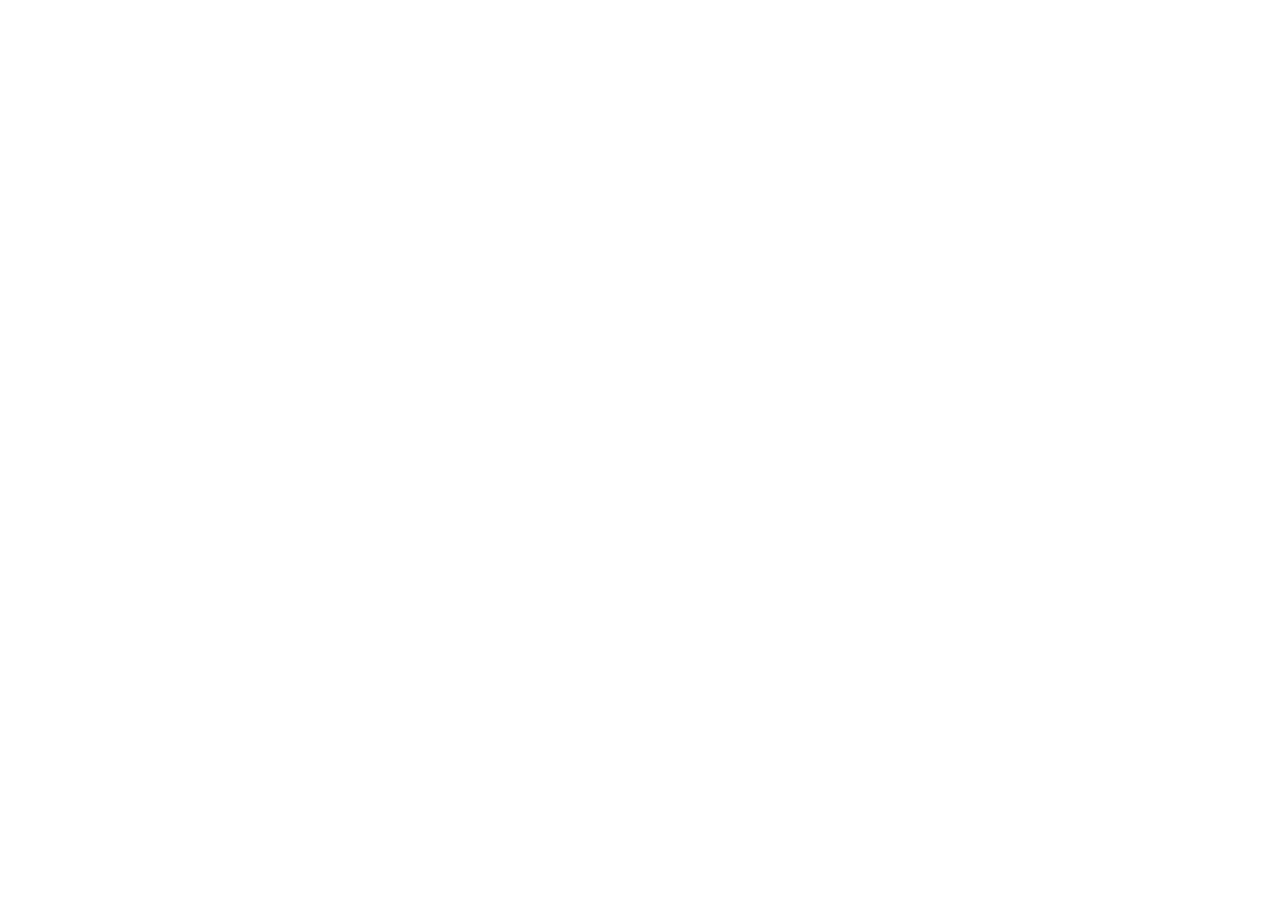
==== pagina1.html @ e12db8f9 "progetto" ====
<!DOCTYPE html>
<html>
    <head>
        <meta charset="utf-8">
        <meta http-equiv="X-UA-Compatible" content="IE=edge">
        <title></title>
        <meta name="description" content="">
        <meta name="viewport" content="width=device-width, initial-scale=1">
        <link rel="stylesheet" href="./css/style.css">
    </head>
    <body>
      
        
        <script src="./js/script.js" async defer></script>
    </body>
</html>
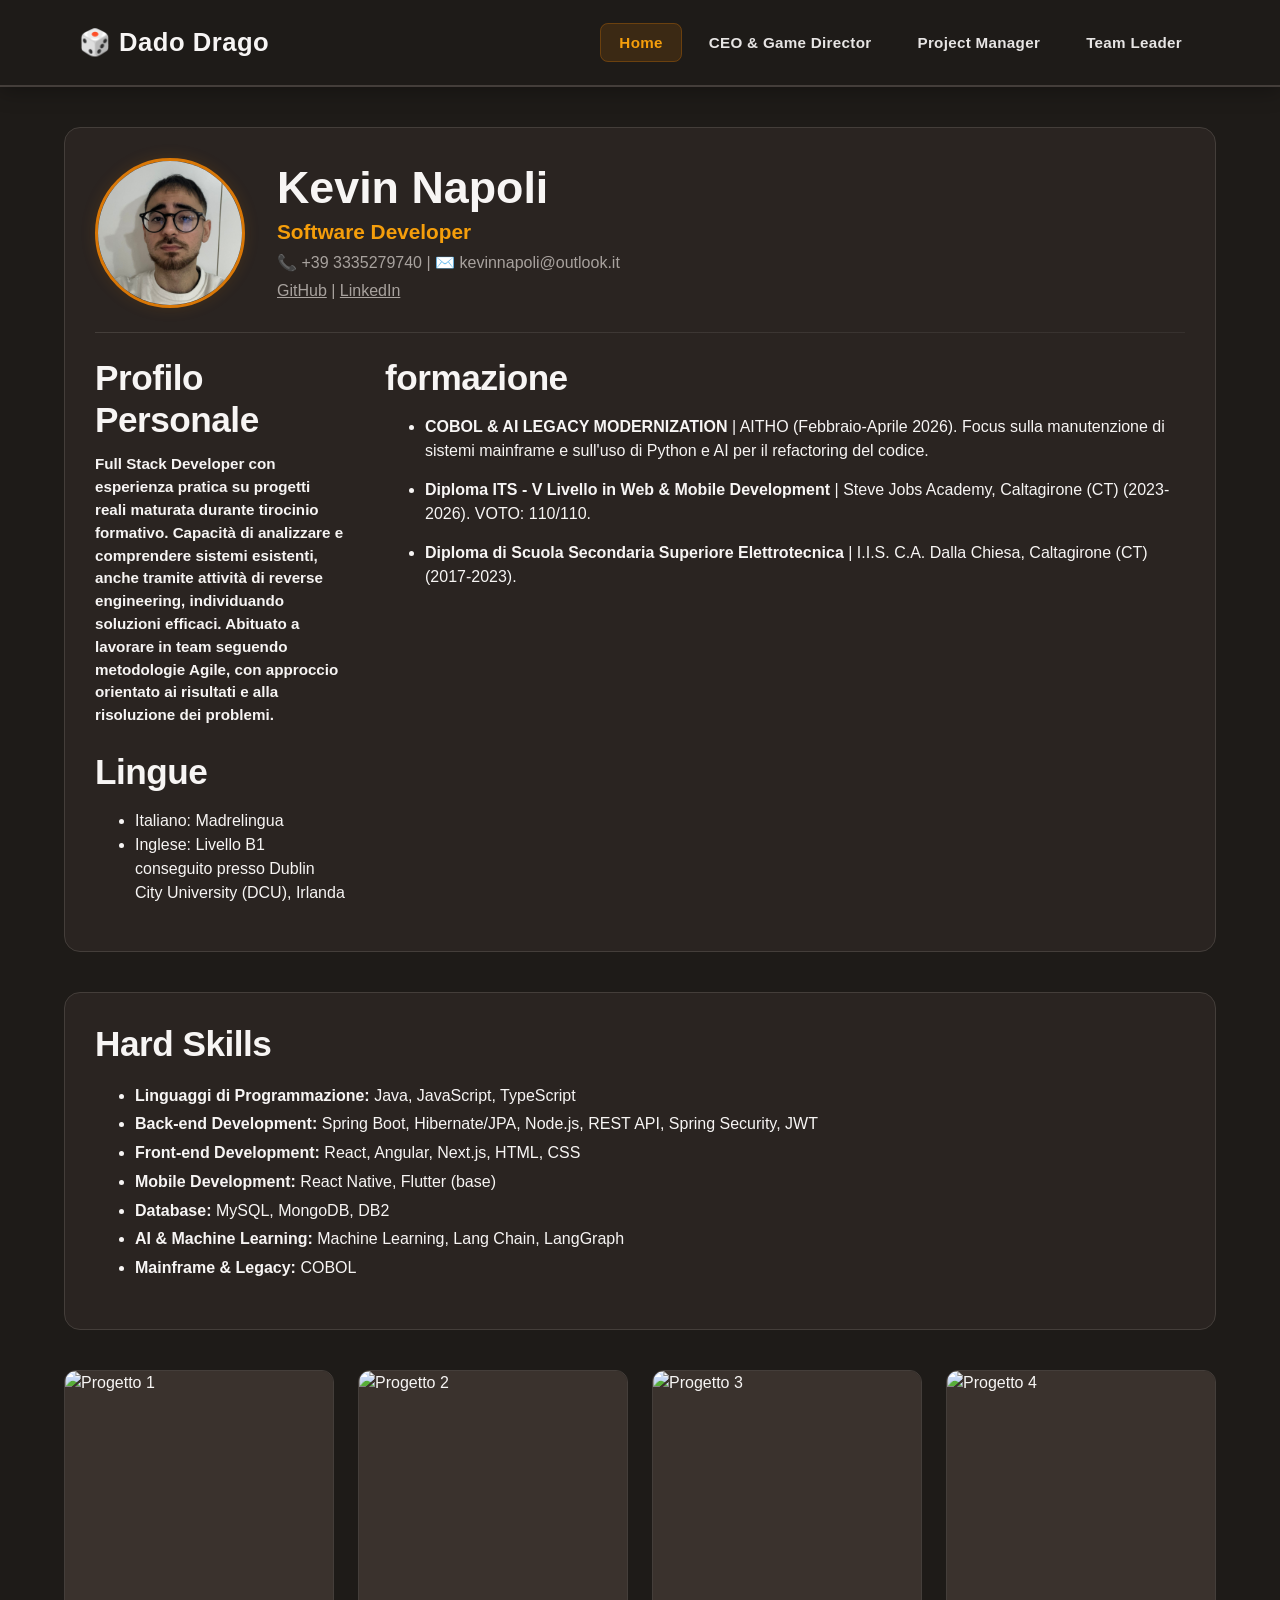
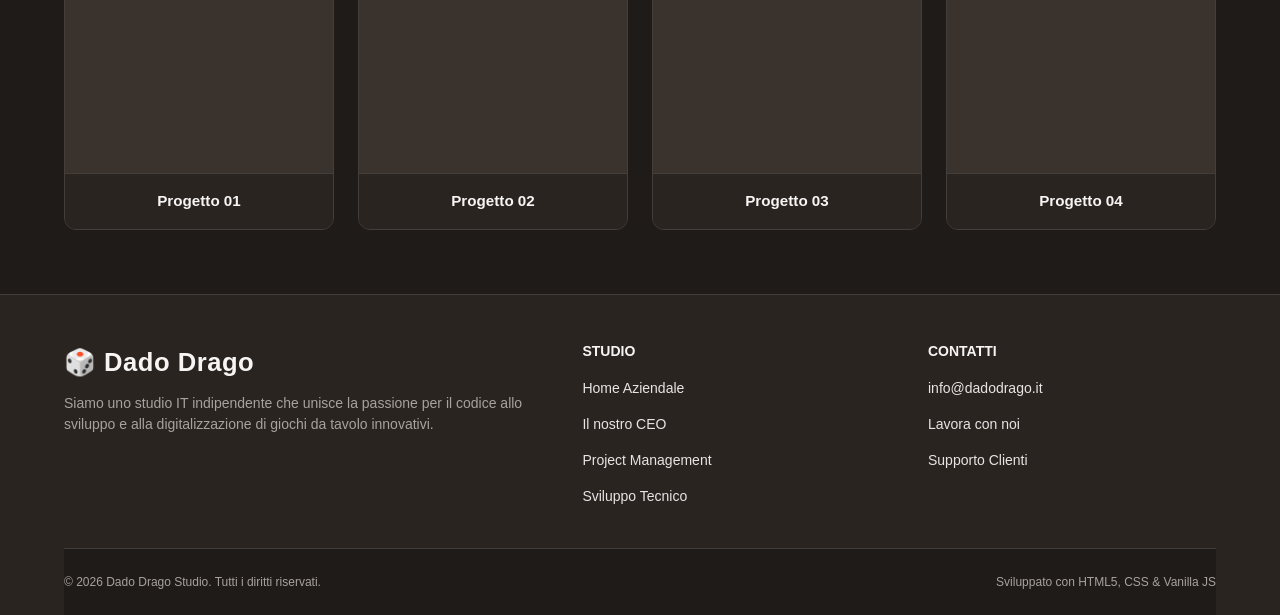
==== commit a3af0dcb: "pagina1.html completata da fixare solo le card" ====
--- a/pagina1.html
+++ b/pagina1.html
@@ -3,14 +3,161 @@
     <head>
         <meta charset="utf-8">
         <meta http-equiv="X-UA-Compatible" content="IE=edge">
-        <title></title>
-        <meta name="description" content="">
+        <title>Profilo - Kevin Napoli</title>
+        <meta name="description" content="Profilo CEO & Game Director">
         <meta name="viewport" content="width=device-width, initial-scale=1">
-        <link rel="stylesheet" href="./css/style.css">
+        <link rel="stylesheet" href="./css/pagina1.css">
+        <link rel="stylesheet" href="./css/tema.css">
     </head>
     <body>
-      
-        
+        <header class="site-header">
+        <div class="container navbar">
+            <a href="index.html" class="logo">🎲 Dado Drago</a>
+            <nav>
+                <ul class="menu">
+                    <li><a href="index.html" class="active">Home</a></li>
+                    <li><a href="./pages/pagina1.html">CEO & Game Director</a></li>
+                    <li><a href="./pages/pagina2.html">Project Manager</a></li>
+                    <li><a href="./pages/pagina3.html">Team Leader</a></li>
+                </ul>
+            </nav>
+        </div>
+    </header>
+
+  <section class="profile-section">
+ 
+    <div class="profile-top">
+      <div class="avatar">
+        <img src="./assets/img/foto-kevin.jpeg" alt="Foto profilo Kevin Napoli"/>
+      </div>
+ 
+      <div class="profile-meta">
+        <h1 class="profile-name">Kevin Napoli</h1>
+        <p class="profile-role">Software Developer</p>
+        <p class="profile-company">📞 +39 3335279740 | ✉️ kevinnapoli@outlook.it</p>
+        <p class="profile-company">
+          <a href="https://github.com/realKevv" target="_blank" style="color: inherit; text-decoration: underline;">GitHub</a> | 
+          <a href="https://www.linkedin.com/in/kevin-napoli-446b35314/" target="_blank" style="color: inherit; text-decoration: underline;">LinkedIn</a>
+        </p>
+      </div>
+    </div>
+ 
+    <hr class="divider"/>
+ 
+    <div class="profile-body">
+      <div class="profile-body-left">
+        <h2 class="section-title">Profilo Personale</h2>
+        <p>Full Stack Developer con esperienza pratica su progetti reali maturata durante tirocinio formativo. Capacità di analizzare e comprendere sistemi esistenti, anche tramite attività di reverse engineering, individuando soluzioni efficaci. Abituato a lavorare in team seguendo metodologie Agile, con approccio orientato ai risultati e alla risoluzione dei problemi.</p>
+        <br>
+        <h2 class="section-title">Lingue</h2>
+        <ul>
+            <li>Italiano: Madrelingua</li>
+            <li>Inglese: Livello B1 conseguito presso Dublin City University (DCU), Irlanda</li>
+        </ul>
+      </div>
+      <div class="profile-body-right">
+        <h2 class="section-title">Formazione</h2>
+        <ul>
+            <li style="margin-bottom: 15px;"><strong>COBOL & AI LEGACY MODERNIZATION</strong> | AITHO (Febbraio-Aprile 2026). Focus sulla manutenzione di sistemi mainframe e sull'uso di Python e AI per il refactoring del codice.</li>
+            <li style="margin-bottom: 15px;"><strong>Diploma ITS - V Livello in Web & Mobile Development</strong> | Steve Jobs Academy, Caltagirone (CT) (2023-2026). VOTO: 110/110.</li>
+            <li><strong>Diploma di Scuola Secondaria Superiore Elettrotecnica</strong> | I.I.S. C.A. Dalla Chiesa, Caltagirone (CT) (2017-2023).</li>
+        </ul>
+      </div>
+    </div>
+ 
+  </section>
+ 
+  <section class="skills-section">
+    <h2 class="section-title">Hard Skills</h2>
+    <ul style="line-height: 1.8;">
+        <li><strong>Linguaggi di Programmazione:</strong> Java, JavaScript, TypeScript</li>
+        <li><strong>Back-end Development:</strong> Spring Boot, Hibernate/JPA, Node.js, REST API, Spring Security, JWT</li>
+        <li><strong>Front-end Development:</strong> React, Angular, Next.js, HTML, CSS</li>
+        <li><strong>Mobile Development:</strong> React Native, Flutter (base)</li>
+        <li><strong>Database:</strong> MySQL, MongoDB, DB2</li>
+        <li><strong>AI & Machine Learning:</strong> Machine Learning, Lang Chain, LangGraph</li>
+        <li><strong>Mainframe & Legacy:</strong> COBOL</li>
+    </ul>
+  </section>
+ 
+  <section class="cards-section">
+    <div class="cards-inner">
+      <div class="cards-grid">
+ 
+        <div class="card">
+          <div class="card-img">
+            <img src="https://images.unsplash.com/photo-1545239351-ef35f43d514b?w=400&q=80" alt="Progetto 1"/>
+          </div>
+          <span class="card-label">Progetto 01</span>
+        </div>
+ 
+        <div class="card">
+          <div class="card-img">
+            <img src="https://images.unsplash.com/photo-1497366754035-f200968a6e72?w=400&q=80" alt="Progetto 2"/>
+          </div>
+          <span class="card-label">Progetto 02</span>
+        </div>
+ 
+        <div class="card">
+          <div class="card-img">
+            <img src="https://images.unsplash.com/photo-1558618666-fcd25c85cd64?w=400&q=80" alt="Progetto 3"/>
+          </div>
+          <span class="card-label">Progetto 03</span>
+        </div>
+ 
+        <div class="card">
+          <div class="card-img">
+            <img src="https://images.unsplash.com/photo-1486312338219-ce68d2c6f44d?w=400&q=80" alt="Progetto 4"/>
+          </div>
+          <span class="card-label">Progetto 04</span>
+        </div>
+ 
+      </div>
+    </div>
+  </section>
+
+    <footer class="site-footer">
+        <div class="container">
+            <div class="footer-grid">
+                
+                <div class="footer-brand">
+                    <div class="logo">🎲 Dado Drago</div>
+                    <p class="footer-description">
+                        Siamo uno studio IT indipendente che unisce la passione per il codice allo sviluppo e alla digitalizzazione di giochi da tavolo innovativi.
+                    </p>
+                </div>
+                
+                <nav class="footer-nav">
+                    <h4>Studio</h4>
+                    <ul>
+                        <li><a href="index.html">Home Aziendale</a></li>
+                        <li><a href="./pages/pagina1.html">Il nostro CEO</a></li>
+                        <li><a href="./pages/pagina2.html">Project Management</a></li>
+                        <li><a href="./pages/pagina3.html">Sviluppo Tecnico</a></li>
+                    </ul>
+                </nav>
+                
+                <nav class="footer-nav">
+                    <h4>Contatti</h4>
+                    <ul>
+                        <li><a href="#0">info@dadodrago.it</a></li>
+                        <li><a href="#0">Lavora con noi</a></li>
+                        <li><a href="#0">Supporto Clienti</a></li>
+                    </ul>
+                </nav>
+                
+            </div>
+            
+            <div class="footer-bottom">
+                <div class="footer-bottom-content">
+                    <p>&copy; 2026 Dado Drago Studio. Tutti i diritti riservati.</p>
+                    <p>Sviluppato con HTML5, CSS & Vanilla JS</p>
+                </div>
+            </div>
+            
+        </div>
+    </footer>
+
         <script src="./js/script.js" async defer></script>
     </body>
 </html>
--- a/css/pagina1.css
+++ b/css/pagina1.css
@@ -0,0 +1,217 @@
+@import url("tema.css");
+
+.profile-section,
+.skills-section,
+.cards-section {
+    width: 90%;
+    max-width: 1200px;
+    margin: 40px auto;
+    padding: 30px;
+    background: var(--color-surface); 
+    border: 1px solid var(--color-border);
+    border-radius: 16px;
+    transition: background 0.3s ease, border-color 0.3s ease;
+}
+
+.profile-top {
+    display: flex;
+    align-items: center;
+    gap: 32px;
+    margin-bottom: 24px;
+}
+
+.avatar {
+    width: 150px;
+    height: 150px;
+    border-radius: 50%;
+    overflow: hidden;
+    flex-shrink: 0;
+    border: 3px solid var(--color-primary); 
+    background: var(--color-surface-secondary);
+    box-shadow: 0 0 15px var(--color-primary-soft);
+    transition: transform 0.3s ease, border-color 0.3s ease, box-shadow 0.3s ease;
+}
+
+.avatar:hover {
+    transform: scale(1.03);
+    border-color: var(--color-accent); 
+}
+
+.avatar img {
+    width: 100%;
+    height: 100%;
+    object-fit: cover;
+}
+
+.profile-meta {
+    display: flex;
+    flex-direction: column;
+    gap: 4px;
+}
+
+.profile-name {
+    font-size: 2.8rem;
+    color: var(--color-text); 
+    line-height: 1.1;
+}
+
+.profile-role {
+    font-size: 1.3rem;
+    font-weight: 600;
+    color: var(--color-accent); 
+}
+
+.profile-company {
+    font-size: 1rem;
+    color: var(--color-text-muted); 
+    font-weight: 500;
+}
+
+.divider {
+    border: 0;
+    height: 1px;
+    background: linear-gradient(90deg, var(--color-border) 0%, var(--color-border-soft) 100%);
+    margin: 24px 0;
+}
+
+.profile-body {
+    display: flex;
+    gap: 40px;
+}
+
+.profile-body-left {
+    flex: 0 0 250px;
+}
+
+.profile-body-left p {
+    font-size: 0.95rem;
+    font-weight: 600;
+    color: var(--color-text); 
+    line-height: 1.5;
+}
+
+.profile-body-right {
+    flex: 1;
+}
+
+.section-title {
+    font-size: 2.2rem;
+    font-weight: 700;
+    color: var(--color-text);
+    margin-bottom: 12px;
+    letter-spacing: -0.5px;
+}
+
+.profile-body-right .section-title {
+    text-transform: lowercase; 
+}
+
+.profile-body-right p {
+    font-size: 1rem;
+    color: var(--color-text-secondary); 
+    line-height: 1.6;
+    text-align: justify;
+}
+
+
+/* --- ══ SEZIONE SKILL ══ --- */
+.skills-section .section-title {
+    margin-bottom: 16px;
+}
+
+.skills-section p {
+    font-size: 1rem;
+    color: var(--color-text-secondary);
+    line-height: 1.6;
+}
+
+
+.cards-section {
+    background: transparent; 
+    border: none;
+    padding: 0;
+}
+
+.cards-grid {
+    display: grid;
+    grid-template-columns: repeat(4, 1fr);
+    gap: 24px;
+}
+
+.card {
+    background: var(--color-surface); 
+    border: 1px solid var(--color-border);
+    border-radius: 12px;
+    overflow: hidden;
+    display: flex;
+    flex-direction: column;
+    transition: transform 0.3s cubic-bezier(0.25, 0.8, 0.25, 1), border-color 0.3s ease;
+    cursor: pointer;
+}
+
+.card:hover {
+    transform: translateY(-6px);
+    border-color: var(--color-primary); 
+}
+
+/* Contenitore Box Immagine */
+.card-img {
+    width: 100%;
+    aspect-ratio: 2 / 3;
+    overflow: hidden;
+    background-color: var(--color-surface-secondary); 
+}
+
+.card-img img {
+    width: 100%;
+    height: 100%;
+    object-fit: cover;
+    transition: transform 0.5s ease;
+}
+
+.card:hover .card-img img {
+    transform: scale(1.05);
+}
+
+.card-label {
+    padding: 16px;
+    font-size: 0.95rem;
+    font-weight: 700;
+    color: var(--color-text);
+    text-align: center;
+    background: var(--color-surface);
+    border-top: 1px solid var(--color-border);
+    transition: color 0.2s ease, background 0.2s ease;
+}
+
+.card:hover .card-label {
+    color: var(--color-accent); 
+    background: var(--color-surface-secondary); 
+}
+
+
+@media (max-width: 992px) {
+    .profile-body {
+        flex-direction: column;
+        gap: 20px;
+    }
+    .profile-body-left {
+        flex: 1 1 auto;
+    }
+    .cards-grid {
+        grid-template-columns: repeat(2, 1fr);
+        gap: 20px;
+    }
+}
+
+@media (max-width: 640px) {
+    .profile-top {
+        flex-direction: column;
+        text-align: center;
+        gap: 16px;
+    }
+    .cards-grid {
+        grid-template-columns: 100%;
+        gap: 16px;
+    }
+}
--- a/css/tema.css
+++ b/css/tema.css
@@ -0,0 +1,340 @@
+/* 
+   BOARDTECH STUDIO - TEMA GLOBALE E PALETTE UNIVOCHE
+   Adattamento e refactoring responsive con supporto IA
+   */
+
+/*  VARIABILI E PALETTE */
+:root {
+    /* Font di sistema condivisi */
+    --font-family-base: "Segoe UI", Roboto, Helvetica, Arial, sans-serif;
+    --font-family-heading: "Segoe UI", Roboto, sans-serif;
+
+    /* Tema di Default / Base - Legno/Antracite) */
+    --color-bg: #1e1b18;
+    --color-surface: #2a2421;
+    --color-surface-secondary: #3a322d;
+    --color-primary: #d97706;
+    --color-primary-hover: #b45309;
+    --color-primary-soft: rgba(217, 119, 6, 0.15);
+    --color-accent: #f59e0b;
+    --color-accent-hover: #d97706;
+    --color-text: #f7f5f4;
+    --color-text-secondary: #e7e5e4;
+    --color-text-muted: #a8a29e;
+    --color-border: #443e3a;
+    --color-border-soft: rgba(255, 255, 255, 0.06);
+}
+
+
+
+
+
+/* Giochi Fantasy: Temi scuri, viola profondo e accenti oro lucido */
+body.theme-fantasy {
+    --color-bg: #120e16;
+    --color-surface: #1d1625;
+    --color-surface-secondary: #291f34;
+    --color-primary: #d4af37; /* Oro */
+    --color-primary-hover: #aa8c2c;
+    --color-primary-soft: rgba(212, 175, 55, 0.15);
+    --color-accent: #8b5cf6; /* Viola fantasy */
+    --color-accent-hover: #7c3aed;
+    --color-text: #f5f3f7;
+    --color-text-secondary: #e2def5;
+    --color-text-muted: #948ca3;
+    --color-border: #382c44;
+}
+
+/* Giochi Family-Friendly: Rosso acceso, sfondi puliti e bianchi luminosi */
+body.theme-family {
+    --color-bg: #f8fafc;
+    --color-surface: #ffffff;
+    --color-surface-secondary: #f1f5f9;
+    --color-primary: #ef4444; /* Rosso acceso */
+    --color-primary-hover: #dc2626;
+    --color-primary-soft: rgba(239, 68, 68, 0.1);
+    --color-accent: #3b82f6; /* Blu giocoso di contrasto */
+    --color-accent-hover: #2563eb;
+    --color-text: #0f172a;
+    --color-text-secondary: #334155;
+    --color-text-muted: #64748b;
+    --color-border: #e2e8f0;
+}
+
+/* Giochi Indie: Sfondi rilassanti beige e accenti verdino naturale */
+body.theme-indie {
+    --color-bg: #f4f1ea;
+    --color-surface: #eadecc;
+    --color-surface-secondary: #dfd3bf;
+    --color-primary: #10b981; /* Verdino smeraldo */
+    --color-primary-hover: #059669;
+    --color-primary-soft: rgba(16, 185, 129, 0.15);
+    --color-accent: #06b6d4; 
+    --color-accent-hover: #0891b2;
+    --color-text: #2d2a26;
+    --color-text-secondary: #4a453f;
+    --color-text-muted: #7c756a;
+    --color-border: #cdc3b2;
+}
+
+/* Giochi 18+ / Cyber-Punk Noir: Nero asfalto profondo e dettagli Neon Rose/Crimson */
+body.theme-mature {
+    --color-bg: #09090b;
+    --color-surface: #18181b;
+    --color-surface-secondary: #27272a;
+    --color-primary: #e11d48; /* Deep Crimson */
+    --color-primary-hover: #be123c;
+    --color-primary-soft: rgba(225, 29, 72, 0.15);
+    --color-accent: #fda4af; /* Neon Rose di luce */
+    --color-accent-hover: #f43f5e;
+    --color-text: #fafafa;
+    --color-text-secondary: #d4d4d8;
+    --color-text-muted: #71717a;
+    --color-border: #27272a;
+}
+
+
+/* RESET STRUTTURALE GLOBALE */
+*,
+*::before,
+*::after {
+    box-sizing: border-box;
+}
+
+html {
+    scroll-behavior: smooth;
+}
+
+body {
+    margin: 0;
+    background: var(--color-bg);
+    color: var(--color-text);
+    font-size: 16px;
+    line-height: 1.5;
+    font-family: var(--font-family-base);
+    -webkit-font-smoothing: antialiased;
+    transition: background 0.3s ease, color 0.3s ease; 
+}
+
+
+/* TIPOGRAFIA */
+h1, h2, h3, h4 {
+    margin: 0;
+    font-weight: 700;
+    line-height: 1.2;
+    font-family: var(--font-family-heading);
+    color: var(--color-text);
+}
+
+h1 { font-size: 3.2rem; }
+h2 { font-size: 2.5rem; }
+h3 { font-size: 2rem; }
+
+p {
+    margin: 0;
+    color: var(--color-text-secondary);
+}
+
+a {
+    transition: 0.15s ease;
+    color: var(--color-primary);
+    text-decoration: none;
+}
+
+a:hover {
+    color: var(--color-primary-hover);
+}
+
+
+/* COMPONENTI CONDIVISI */
+.container {
+    width: 90%;
+    max-width: 1200px;
+    margin: 0 auto;
+}
+
+.button {
+    display: inline-flex;
+    justify-content: center;
+    align-items: center;
+    gap: 8px;
+    transition: 0.25s ease;
+    cursor: pointer;
+    border: 1px solid transparent;
+    border-radius: 999px;
+    padding: 12px 24px;
+    font-weight: 500;
+    text-decoration: none;
+}
+
+.button-primary {
+    background: var(--color-primary);
+    color: var(--color-bg); 
+}
+
+/* Forza testo bianco se lo sfondo diventa troppo scuro o viceversa */
+body.theme-fantasy .button-primary,
+body.theme-mature .button-primary {
+    color: #ffffff;
+}
+
+.button-primary:hover {
+    transform: translateY(-2px);
+    background: var(--color-primary-hover);
+}
+
+
+/* HEADER E NAVBAR */
+.site-header {
+    background: var(--color-bg);
+    border-bottom: 2px solid var(--color-border); 
+    position: sticky;
+    top: 0;
+    z-index: 100;
+    box-shadow: 0 4px 20px rgba(0, 0, 0, 0.3); 
+}
+
+.navbar {
+    display: flex;
+    align-items: center;
+    justify-content: space-between;
+    min-height: 85px; 
+    padding: 0 15px;
+}
+
+/* Stile del Logo Aziendale */
+.logo {
+    color: var(--color-text);
+    font-size: 1.6rem;
+    font-weight: 700;
+    letter-spacing: 0.5px;
+    display: flex;
+    align-items: center;
+    gap: 10px; 
+}
+
+.logo:hover {
+    color: var(--color-text);
+    transform: scale(1.02); 
+}
+
+/* Lista del Menu */
+.menu {
+    display: flex;
+    gap: 8px; 
+    margin: 0;
+    padding: 0;
+    list-style: none;
+}
+
+.menu a {
+    border-radius: 8px; 
+    padding: 10px 18px;
+    color: var(--color-text-secondary);
+    font-weight: 600;
+    font-size: 0.95rem;
+    letter-spacing: 0.3px;
+    border: 1px solid transparent;
+}
+
+.menu a:hover,
+.menu a.active {
+    background: var(--color-primary-soft); /* Sfondo ambrato leggero */
+    color: var(--color-accent); /* Testo oro/arancione acceso */
+    border-color: rgba(217, 119, 6, 0.3); /* Un leggero bordino per dare struttura */
+}
+
+
+/* FOOTER */
+.site-footer {
+    border-top: 1px solid var(--color-border);
+    background: var(--color-surface);
+    padding-top: 48px;
+    margin-top: 64px;
+}
+
+.footer-grid {
+    display: grid;
+    grid-template-columns: 40% 25% 25%;
+    justify-content: space-between;
+    padding-bottom: 40px;
+}
+
+.footer-brand {
+    display: flex;
+    flex-direction: column;
+    gap: 12px;
+}
+
+.footer-description {
+    font-size: 0.875rem;
+    line-height: 1.5;
+    color: var(--color-text-muted);
+}
+
+.footer-nav h4 {
+    font-size: 0.875rem;
+    text-transform: uppercase;
+    margin-bottom: 16px;
+    color: var(--color-text);
+}
+
+.footer-nav ul {
+    list-style: none;
+    padding: 0;
+    margin: 0;
+    display: flex;
+    flex-direction: column;
+    gap: 12px;
+}
+
+.footer-nav a {
+    font-size: 0.875rem;
+    color: var(--color-text-secondary);
+}
+
+.footer-nav a:hover {
+    color: var(--color-accent);
+    padding-left: 4px;
+}
+
+.footer-bottom {
+    border-top: 1px solid var(--color-border);
+    background: var(--color-bg);
+    padding: 24px 0;
+}
+
+.footer-bottom-content {
+    display: flex;
+    justify-content: space-between;
+    align-items: center;
+}
+
+.footer-bottom p {
+    font-size: 0.75rem;
+    color: var(--color-text-muted);
+}
+
+
+/* MEDIA QUERIES (Ottimizzazione Mobile con Supporto IA)*/
+@media (max-width: 768px) {
+    .footer-grid {
+        grid-template-columns: 100%;
+        gap: 32px;
+    }
+
+    .footer-bottom-content {
+        flex-direction: column;
+        text-align: center;
+        gap: 16px;
+    }
+}
+
+@media (max-width: 640px) {
+    .navbar {
+        flex-direction: column;
+        justify-content: center;
+        gap: 12px;
+        padding: 16px 0;
+    }
+}
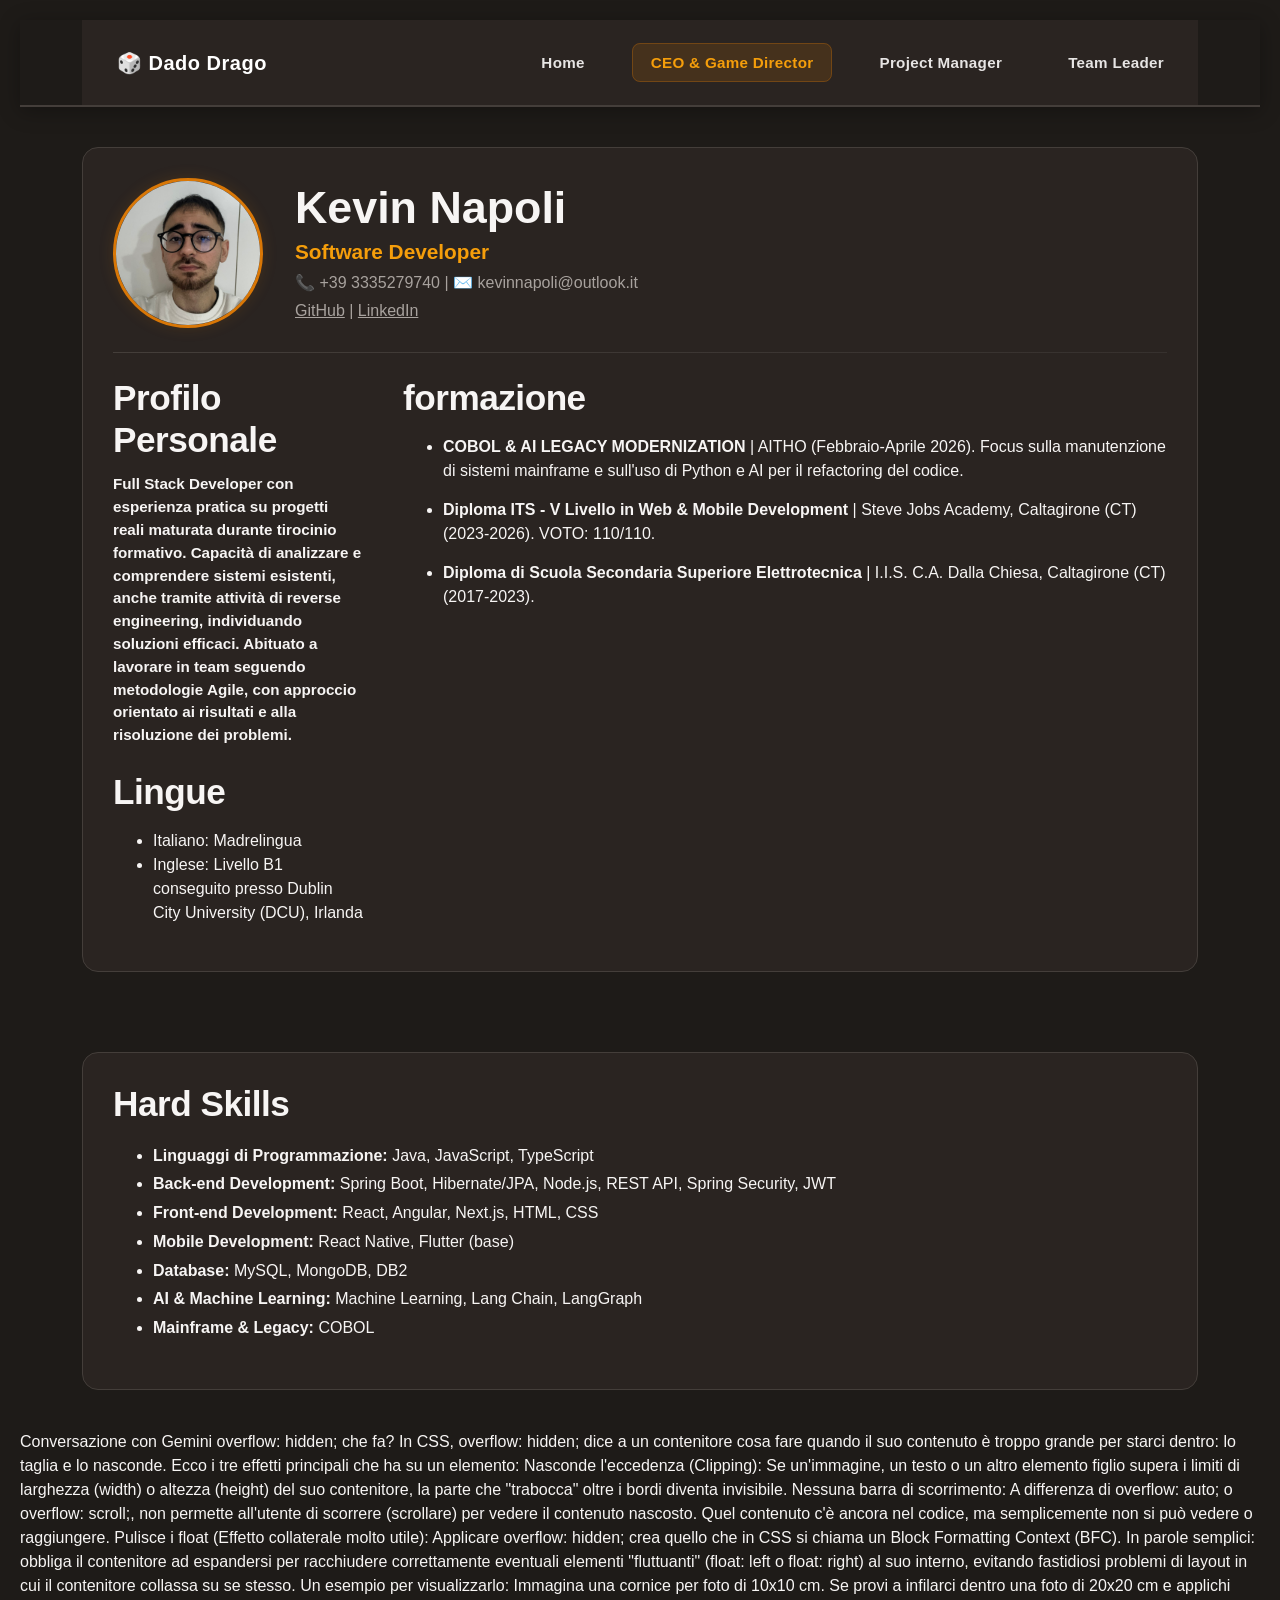
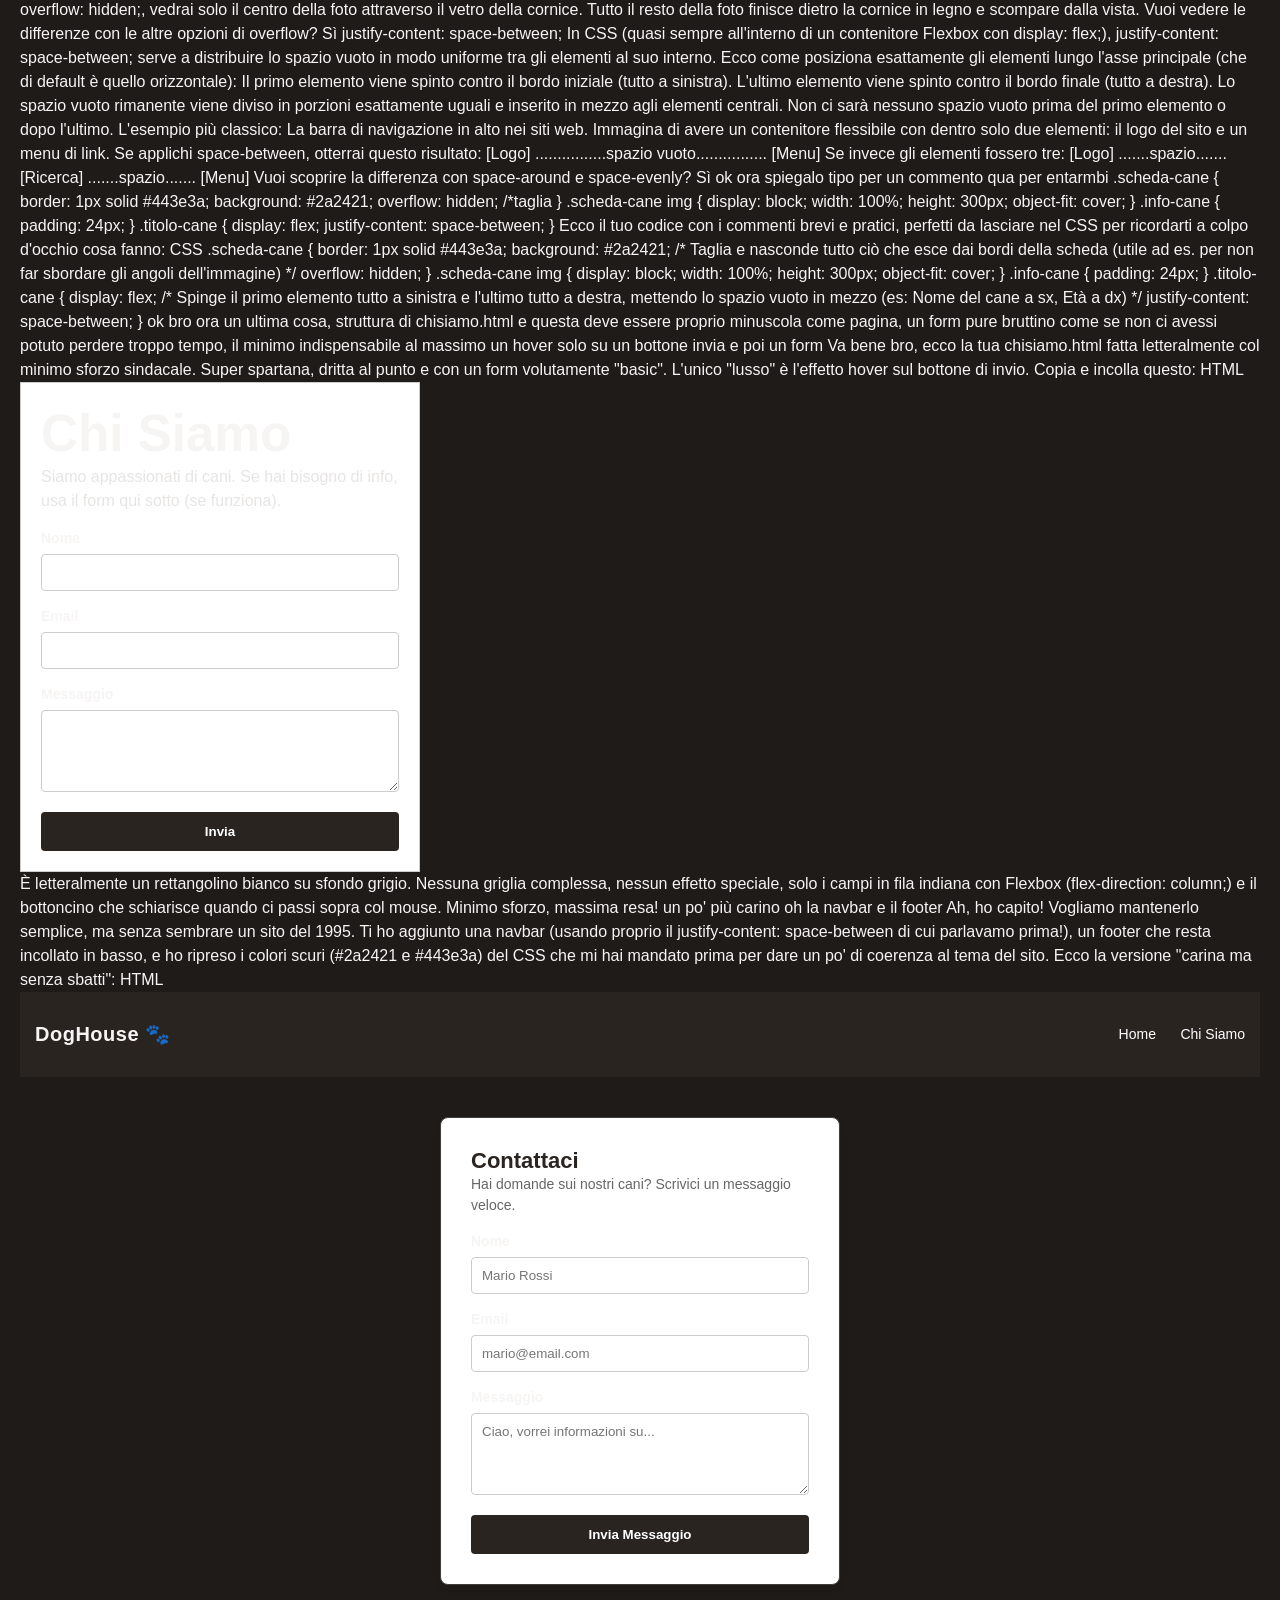
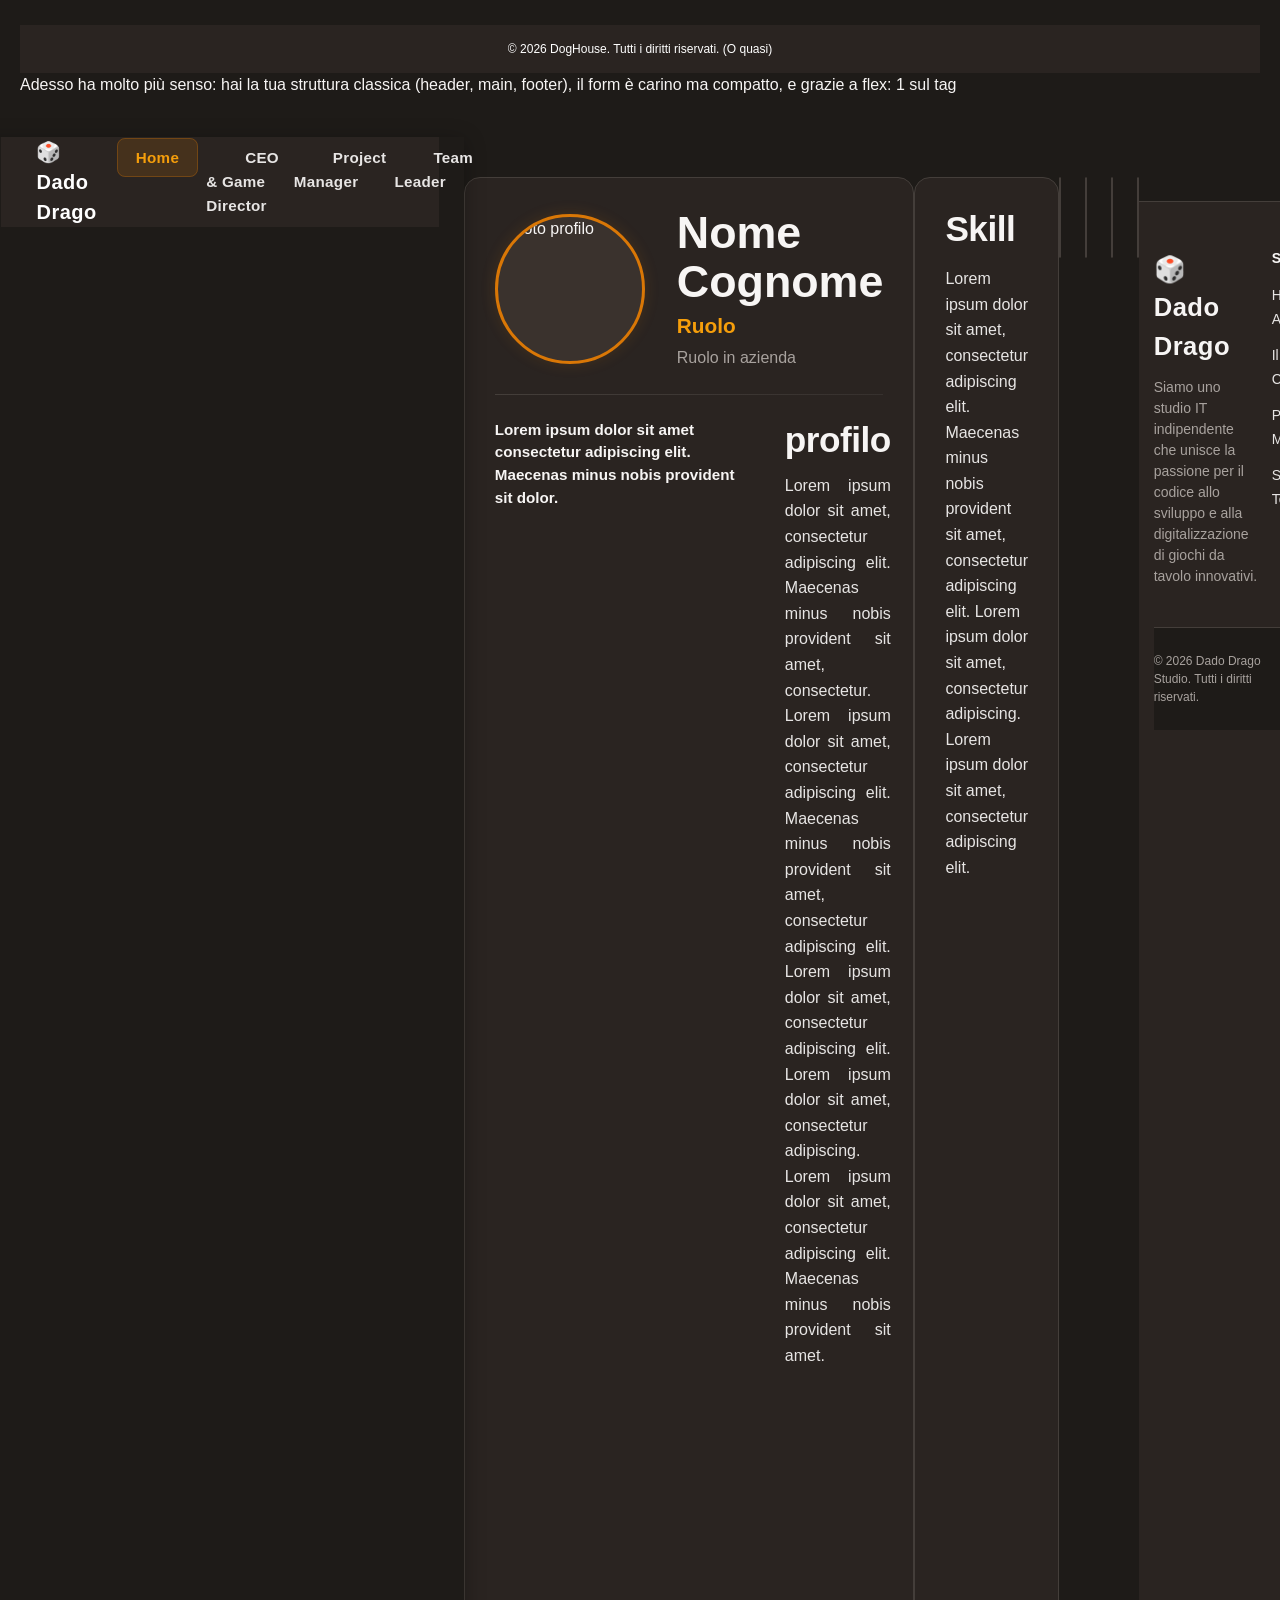
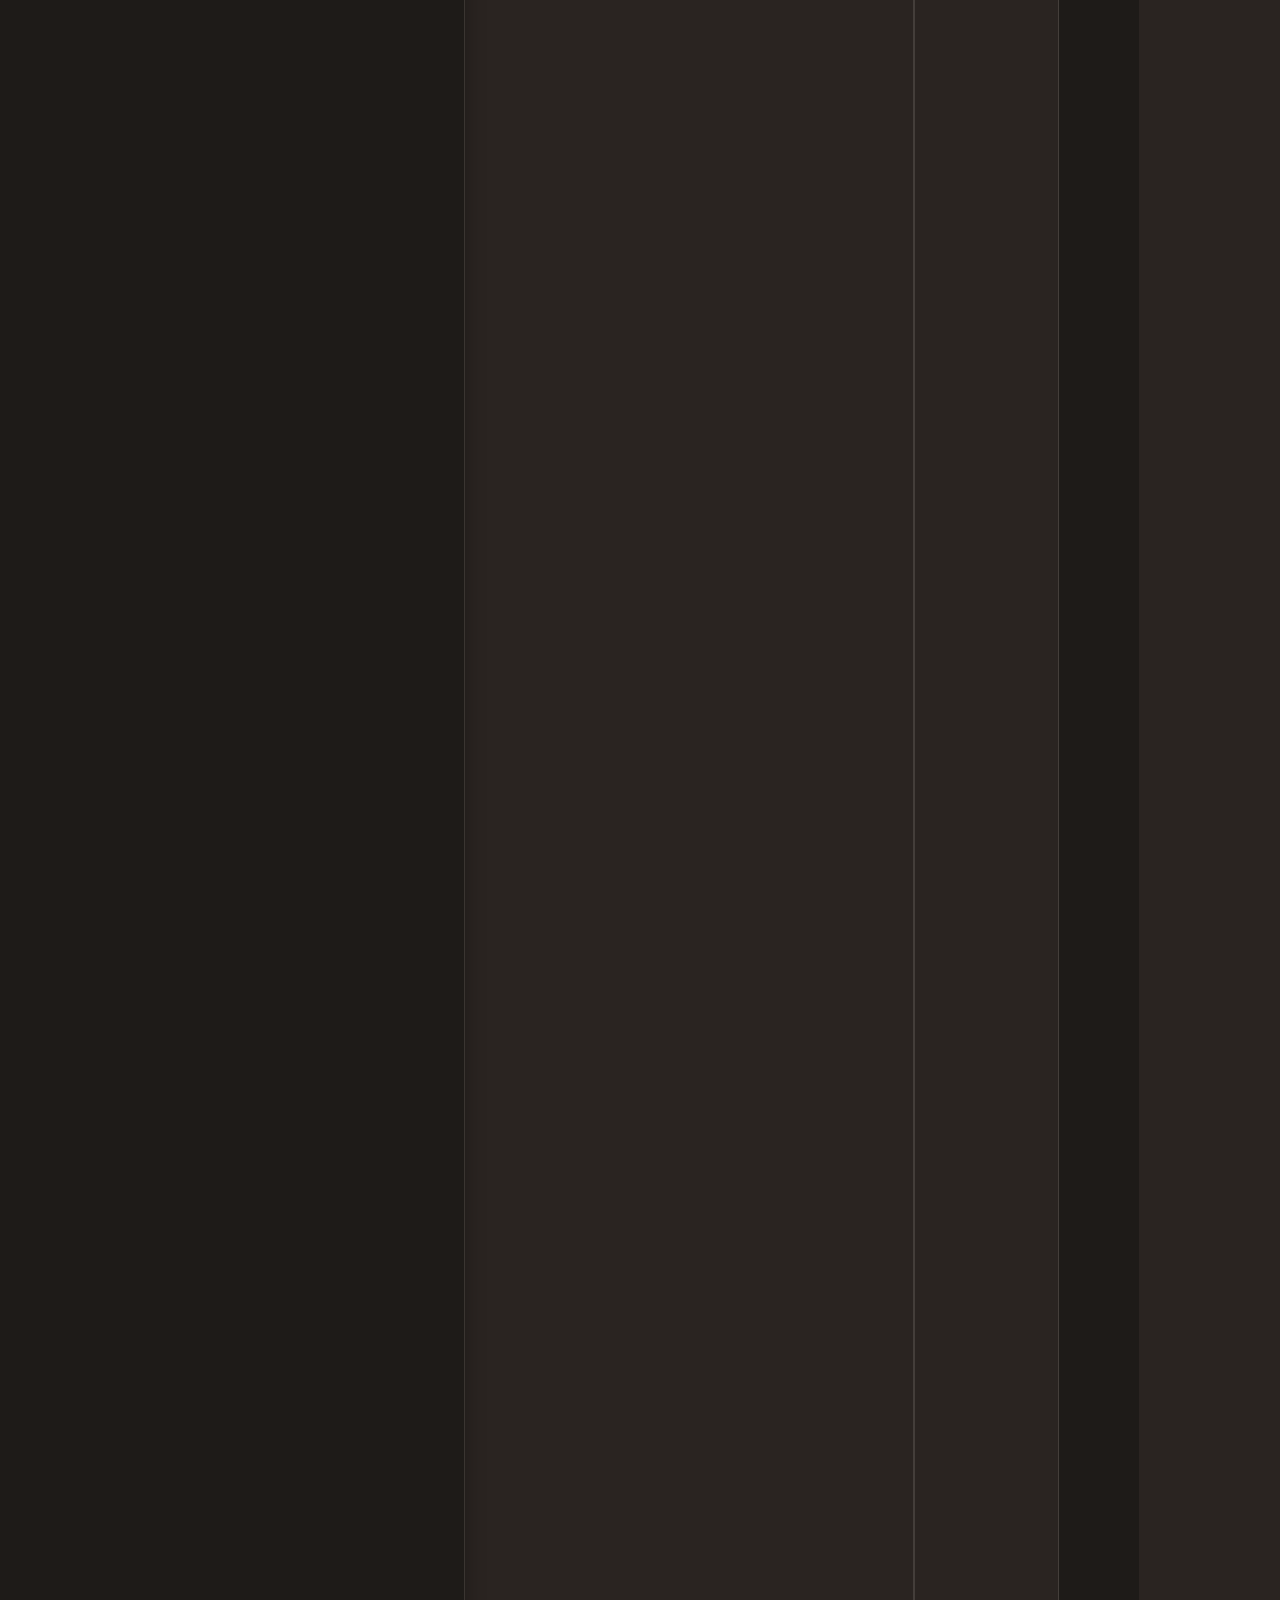
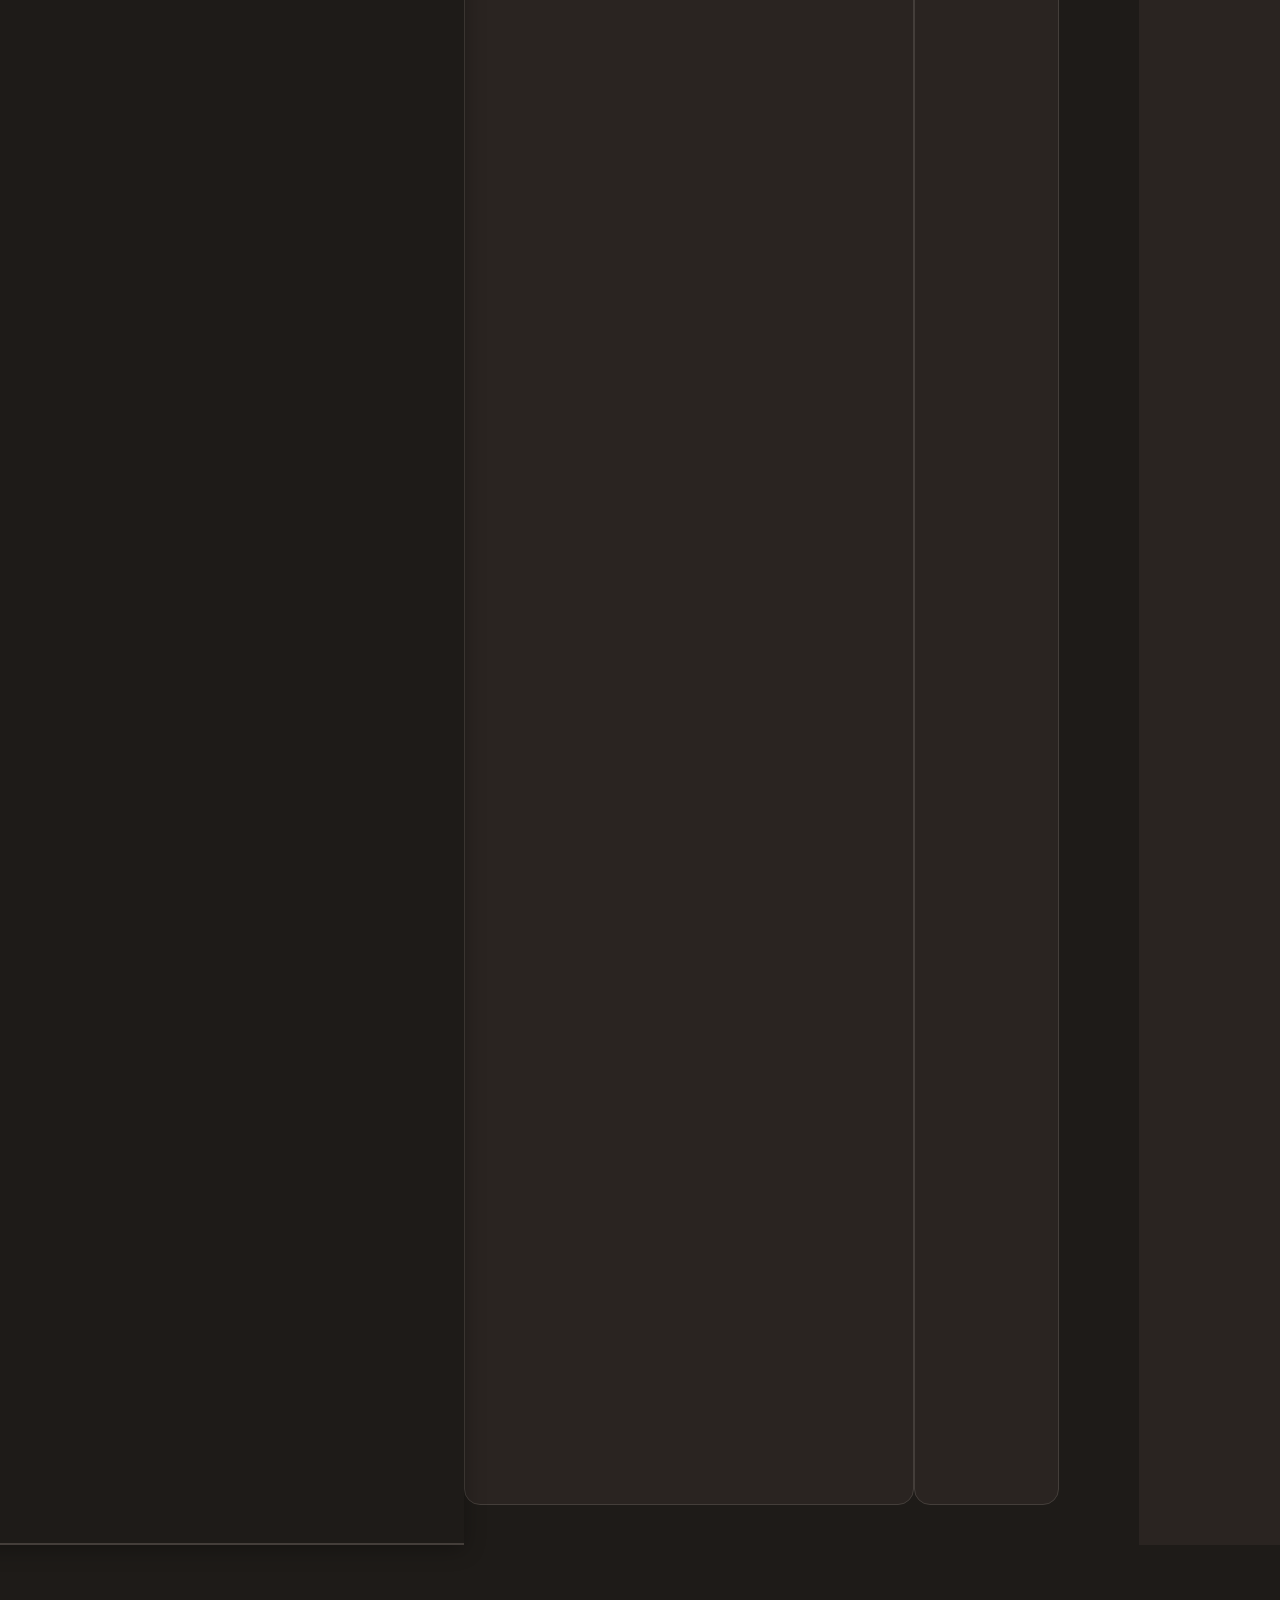
==== commit 5fd26447: "Merge branch 'main' of https://github.com/alessandrodipalma00/Test-Azienda-IT" ====
--- a/pagina1.html
+++ b/pagina1.html
@@ -1,163 +1,3987 @@
 <!DOCTYPE html>
 <html>
-    <head>
-        <meta charset="utf-8">
-        <meta http-equiv="X-UA-Compatible" content="IE=edge">
-        <title>Profilo - Kevin Napoli</title>
-        <meta name="description" content="Profilo CEO & Game Director">
-        <meta name="viewport" content="width=device-width, initial-scale=1">
-        <link rel="stylesheet" href="./css/pagina1.css">
-        <link rel="stylesheet" href="./css/tema.css">
-    </head>
-    <body>
-        <header class="site-header">
-        <div class="container navbar">
-            <a href="index.html" class="logo">🎲 Dado Drago</a>
-            <nav>
-                <ul class="menu">
-                    <li><a href="index.html" class="active">Home</a></li>
-                    <li><a href="./pages/pagina1.html">CEO & Game Director</a></li>
-                    <li><a href="./pages/pagina2.html">Project Manager</a></li>
-                    <li><a href="./pages/pagina3.html">Team Leader</a></li>
-                </ul>
-            </nav>
-        </div>
-    </header>
+
+<head>
+  <meta charset="utf-8">
+  <meta http-equiv="X-UA-Compatible" content="IE=edge">
+  <title>Profilo - Kevin Napoli</title>
+  <meta name="description" content="Profilo CEO & Game Director">
+  <meta name="viewport" content="width=device-width, initial-scale=1">
+  <link rel="stylesheet" href="./css/pagina1.css">
+  <link rel="stylesheet" href="./css/tema.css">
+</head>
+
+<body>
+  <header class="site-header">
+    <div class="container navbar">
+      <a href="index.html" class="logo">🎲 Dado Drago</a>
+      <nav>
+        <ul class="menu">
+          <li><a href="index.html">Home</a></li>
+          <li><a href="pagina1.html" class="active">CEO & Game Director</a></li>
+          <li><a href="pagina2.html">Project Manager</a></li>
+          <li><a href="pagina3.html">Team Leader</a></li>
+        </ul>
+      </nav>
+    </div>
+  </header>
 
   <section class="profile-section">
- 
+
     <div class="profile-top">
       <div class="avatar">
-        <img src="./assets/img/foto-kevin.jpeg" alt="Foto profilo Kevin Napoli"/>
+        <img src="./assets/img/foto-kevin.jpeg" alt="Foto profilo Kevin Napoli" />
       </div>
- 
+
       <div class="profile-meta">
         <h1 class="profile-name">Kevin Napoli</h1>
         <p class="profile-role">Software Developer</p>
         <p class="profile-company">📞 +39 3335279740 | ✉️ kevinnapoli@outlook.it</p>
         <p class="profile-company">
-          <a href="https://github.com/realKevv" target="_blank" style="color: inherit; text-decoration: underline;">GitHub</a> | 
-          <a href="https://www.linkedin.com/in/kevin-napoli-446b35314/" target="_blank" style="color: inherit; text-decoration: underline;">LinkedIn</a>
+          <a href="https://github.com/realKevv" target="_blank"
+            style="color: inherit; text-decoration: underline;">GitHub</a> |
+          <a href="https://www.linkedin.com/in/kevin-napoli-446b35314/" target="_blank"
+            style="color: inherit; text-decoration: underline;">LinkedIn</a>
         </p>
       </div>
     </div>
- 
-    <hr class="divider"/>
- 
+
+    <hr class="divider" />
+
     <div class="profile-body">
       <div class="profile-body-left">
         <h2 class="section-title">Profilo Personale</h2>
-        <p>Full Stack Developer con esperienza pratica su progetti reali maturata durante tirocinio formativo. Capacità di analizzare e comprendere sistemi esistenti, anche tramite attività di reverse engineering, individuando soluzioni efficaci. Abituato a lavorare in team seguendo metodologie Agile, con approccio orientato ai risultati e alla risoluzione dei problemi.</p>
+        <p>Full Stack Developer con esperienza pratica su progetti reali maturata durante tirocinio formativo. Capacità
+          di analizzare e comprendere sistemi esistenti, anche tramite attività di reverse engineering, individuando
+          soluzioni efficaci. Abituato a lavorare in team seguendo metodologie Agile, con approccio orientato ai
+          risultati e alla risoluzione dei problemi.</p>
         <br>
         <h2 class="section-title">Lingue</h2>
         <ul>
-            <li>Italiano: Madrelingua</li>
-            <li>Inglese: Livello B1 conseguito presso Dublin City University (DCU), Irlanda</li>
+          <li>Italiano: Madrelingua</li>
+          <li>Inglese: Livello B1 conseguito presso Dublin City University (DCU), Irlanda</li>
         </ul>
       </div>
       <div class="profile-body-right">
         <h2 class="section-title">Formazione</h2>
         <ul>
-            <li style="margin-bottom: 15px;"><strong>COBOL & AI LEGACY MODERNIZATION</strong> | AITHO (Febbraio-Aprile 2026). Focus sulla manutenzione di sistemi mainframe e sull'uso di Python e AI per il refactoring del codice.</li>
-            <li style="margin-bottom: 15px;"><strong>Diploma ITS - V Livello in Web & Mobile Development</strong> | Steve Jobs Academy, Caltagirone (CT) (2023-2026). VOTO: 110/110.</li>
-            <li><strong>Diploma di Scuola Secondaria Superiore Elettrotecnica</strong> | I.I.S. C.A. Dalla Chiesa, Caltagirone (CT) (2017-2023).</li>
+          <li style="margin-bottom: 15px;"><strong>COBOL & AI LEGACY MODERNIZATION</strong> | AITHO (Febbraio-Aprile
+            2026). Focus sulla manutenzione di sistemi mainframe e sull'uso di Python e AI per il refactoring del
+            codice.</li>
+          <li style="margin-bottom: 15px;"><strong>Diploma ITS - V Livello in Web & Mobile Development</strong> | Steve
+            Jobs Academy, Caltagirone (CT) (2023-2026). VOTO: 110/110.</li>
+          <li><strong>Diploma di Scuola Secondaria Superiore Elettrotecnica</strong> | I.I.S. C.A. Dalla Chiesa,
+            Caltagirone (CT) (2017-2023).</li>
         </ul>
       </div>
     </div>
- 
+
   </section>
- 
+
   <section class="skills-section">
     <h2 class="section-title">Hard Skills</h2>
     <ul style="line-height: 1.8;">
-        <li><strong>Linguaggi di Programmazione:</strong> Java, JavaScript, TypeScript</li>
-        <li><strong>Back-end Development:</strong> Spring Boot, Hibernate/JPA, Node.js, REST API, Spring Security, JWT</li>
-        <li><strong>Front-end Development:</strong> React, Angular, Next.js, HTML, CSS</li>
-        <li><strong>Mobile Development:</strong> React Native, Flutter (base)</li>
-        <li><strong>Database:</strong> MySQL, MongoDB, DB2</li>
-        <li><strong>AI & Machine Learning:</strong> Machine Learning, Lang Chain, LangGraph</li>
-        <li><strong>Mainframe & Legacy:</strong> COBOL</li>
+      <li><strong>Linguaggi di Programmazione:</strong> Java, JavaScript, TypeScript</li>
+      <li><strong>Back-end Development:</strong> Spring Boot, Hibernate/JPA, Node.js, REST API, Spring Security, JWT
+      </li>
+      <li><strong>Front-end Development:</strong> React, Angular, Next.js, HTML, CSS</li>
+      <li><strong>Mobile Development:</strong> React Native, Flutter (base)</li>
+      <li><strong>Database:</strong> MySQL, MongoDB, DB2</li>
+      <li><strong>AI & Machine Learning:</strong> Machine Learning, Lang Chain, LangGraph</li>
+      <li><strong>Mainframe & Legacy:</strong> COBOL</li>
     </ul>
   </section>
- 
-  <section class="cards-section">
-    <div class="cards-inner">
-      <div class="cards-grid">
- 
-        <div class="card">
-          <div class="card-img">
-            <img src="https://images.unsplash.com/photo-1545239351-ef35f43d514b?w=400&q=80" alt="Progetto 1"/>
-          </div>
-          <span class="card-label">Progetto 01</span>
+
+
+  Conversazione con Gemini
+  overflow: hidden; che fa?
+
+  In CSS, overflow: hidden; dice a un contenitore cosa fare quando il suo contenuto è troppo grande per starci dentro:
+  lo taglia e lo nasconde.
+
+  Ecco i tre effetti principali che ha su un elemento:
+
+  Nasconde l'eccedenza (Clipping): Se un'immagine, un testo o un altro elemento figlio supera i limiti di larghezza
+  (width) o altezza (height) del suo contenitore, la parte che "trabocca" oltre i bordi diventa invisibile.
+
+  Nessuna barra di scorrimento: A differenza di overflow: auto; o overflow: scroll;, non permette all'utente di scorrere
+  (scrollare) per vedere il contenuto nascosto. Quel contenuto c'è ancora nel codice, ma semplicemente non si può vedere
+  o raggiungere.
+
+  Pulisce i float (Effetto collaterale molto utile): Applicare overflow: hidden; crea quello che in CSS si chiama un
+  Block Formatting Context (BFC). In parole semplici: obbliga il contenitore ad espandersi per racchiudere correttamente
+  eventuali elementi "fluttuanti" (float: left o float: right) al suo interno, evitando fastidiosi problemi di layout in
+  cui il contenitore collassa su se stesso.
+
+  Un esempio per visualizzarlo:
+  Immagina una cornice per foto di 10x10 cm. Se provi a infilarci dentro una foto di 20x20 cm e applichi overflow:
+  hidden;, vedrai solo il centro della foto attraverso il vetro della cornice. Tutto il resto della foto finisce dietro
+  la cornice in legno e scompare dalla vista.
+
+  Vuoi vedere le differenze con le altre opzioni di overflow?
+
+  Sì
+
+  justify-content: space-between;
+
+  In CSS (quasi sempre all'interno di un contenitore Flexbox con display: flex;), justify-content: space-between; serve
+  a distribuire lo spazio vuoto in modo uniforme tra gli elementi al suo interno.
+
+  Ecco come posiziona esattamente gli elementi lungo l'asse principale (che di default è quello orizzontale):
+
+  Il primo elemento viene spinto contro il bordo iniziale (tutto a sinistra).
+
+  L'ultimo elemento viene spinto contro il bordo finale (tutto a destra).
+
+  Lo spazio vuoto rimanente viene diviso in porzioni esattamente uguali e inserito in mezzo agli elementi centrali. Non
+  ci sarà nessuno spazio vuoto prima del primo elemento o dopo l'ultimo.
+
+  L'esempio più classico:
+  La barra di navigazione in alto nei siti web. Immagina di avere un contenitore flessibile con dentro solo due
+  elementi: il logo del sito e un menu di link.
+  Se applichi space-between, otterrai questo risultato:
+
+  [Logo] ................spazio vuoto................ [Menu]
+
+  Se invece gli elementi fossero tre:
+
+  [Logo] .......spazio....... [Ricerca] .......spazio....... [Menu]
+
+  Vuoi scoprire la differenza con space-around e space-evenly?
+
+  Sì
+
+  ok ora spiegalo tipo per un commento qua per entarmbi
+
+  .scheda-cane {
+
+  border: 1px solid #443e3a;
+
+  background: #2a2421;
+
+  overflow: hidden; /*taglia
+
+  }
+
+
+
+  .scheda-cane img {
+
+  display: block;
+
+  width: 100%;
+
+  height: 300px;
+
+  object-fit: cover;
+
+  }
+
+
+
+
+
+  .info-cane {
+
+  padding: 24px;
+
+  }
+
+
+
+
+
+  .titolo-cane {
+
+  display: flex;
+
+  justify-content: space-between;
+
+  }
+
+  Ecco il tuo codice con i commenti brevi e pratici, perfetti da lasciare nel CSS per ricordarti a colpo d'occhio cosa
+  fanno:
+
+  CSS
+  .scheda-cane {
+  border: 1px solid #443e3a;
+  background: #2a2421;
+  /* Taglia e nasconde tutto ciò che esce dai bordi della scheda
+  (utile ad es. per non far sbordare gli angoli dell'immagine) */
+  overflow: hidden;
+  }
+
+  .scheda-cane img {
+  display: block;
+  width: 100%;
+  height: 300px;
+  object-fit: cover;
+  }
+
+  .info-cane {
+  padding: 24px;
+  }
+
+  .titolo-cane {
+  display: flex;
+  /* Spinge il primo elemento tutto a sinistra e l'ultimo tutto a destra,
+  mettendo lo spazio vuoto in mezzo (es: Nome del cane a sx, Età a dx) */
+  justify-content: space-between;
+  }
+  ok bro ora un ultima cosa, struttura di chisiamo.html e questa deve essere proprio minuscola come pagina, un form pure
+  bruttino come se non ci avessi potuto perdere troppo tempo, il minimo indispensabile al massimo un hover solo su un
+  bottone invia e poi un form
+
+  Va bene bro, ecco la tua chisiamo.html fatta letteralmente col minimo sforzo sindacale. Super spartana, dritta al
+  punto e con un form volutamente "basic". L'unico "lusso" è l'effetto hover sul bottone di invio.
+
+  Copia e incolla questo:
+
+  HTML
+  <!DOCTYPE html>
+  <html lang="it">
+
+  <head>
+    <meta charset="UTF-8">
+    <meta name="viewport" content="width=device-width, initial-scale=1.0">
+    <title>Chi Siamo</title>
+    <style>
+      /* CSS buttato giù al volo */
+      body {
+        font-family: sans-serif;
+        background-color: #f4f4f4;
+        color: #333;
+        margin: 0;
+        padding: 20px;
+      }
+
+      .contenitore {
+        max-width: 400px;
+        /* Pagina stretta stretta */
+        background: white;
+        padding: 20px;
+        border: 1px solid #ccc;
+      }
+
+      h1 {
+        font-size: 20px;
+        margin-top: 0;
+      }
+
+      /* Il form bruttino e indispensabile */
+      form {
+        display: flex;
+        flex-direction: column;
+      }
+
+      label {
+        font-size: 14px;
+        margin-top: 10px;
+        margin-bottom: 3px;
+      }
+
+      input,
+      textarea {
+        padding: 5px;
+        border: 1px solid #999;
+      }
+
+      button {
+        margin-top: 15px;
+        padding: 8px;
+        background-color: #333;
+        color: white;
+        border: none;
+        cursor: pointer;
+      }
+
+      /* L'unico hover che hai chiesto */
+      button:hover {
+        background-color: #666;
+      }
+    </style>
+  </head>
+
+  <body>
+
+    <div class="contenitore">
+      <h1>Chi Siamo</h1>
+      <p>Siamo appassionati di cani. Se hai bisogno di info, usa il form qui sotto (se funziona).</p>
+
+      <form action="#">
+        <label for="nome">Nome</label>
+        <input type="text" id="nome" name="nome" required>
+
+        <label for="email">Email</label>
+        <input type="email" id="email" name="email" required>
+
+        <label for="messaggio">Messaggio</label>
+        <textarea id="messaggio" name="messaggio" rows="4" required></textarea>
+
+        <button type="submit">Invia</button>
+      </form>
+    </div>
+
+  </body>
+
+  </html>
+  È letteralmente un rettangolino bianco su sfondo grigio. Nessuna griglia complessa, nessun effetto speciale, solo i
+  campi in fila indiana con Flexbox (flex-direction: column;) e il bottoncino che schiarisce quando ci passi sopra col
+  mouse. Minimo sforzo, massima resa!
+
+  un po' più carino oh la navbar e il footer
+
+  Ah, ho capito! Vogliamo mantenerlo semplice, ma senza sembrare un sito del 1995.
+
+  Ti ho aggiunto una navbar (usando proprio il justify-content: space-between di cui parlavamo prima!), un footer che
+  resta incollato in basso, e ho ripreso i colori scuri (#2a2421 e #443e3a) del CSS che mi hai mandato prima per dare un
+  po' di coerenza al tema del sito.
+
+  Ecco la versione "carina ma senza sbatti":
+
+  HTML
+  <!DOCTYPE html>
+  <html lang="it">
+
+  <head>
+    <meta charset="UTF-8">
+    <meta name="viewport" content="width=device-width, initial-scale=1.0">
+    <title>Chi Siamo - Rifugio Cani</title>
+    <style>
+      /* Resetta i margini base */
+      body {
+        font-family: Arial, sans-serif;
+        background-color: #f7f5f2;
+        /* Un beige molto chiaro e pulito */
+        color: #333;
+        margin: 0;
+        display: flex;
+        flex-direction: column;
+        min-height: 100vh;
+        /* Fa sì che il body prenda tutta l'altezza dello schermo */
+      }
+
+      /* --- NAVBAR --- */
+      .navbar {
+        background-color: #2a2421;
+        /* Ripreso dalle tue schede */
+        color: white;
+        padding: 15px 30px;
+        display: flex;
+        justify-content: space-between;
+        /* Spinge logo a sx e link a dx */
+        align-items: center;
+      }
+
+      .navbar .logo {
+        font-size: 20px;
+        font-weight: bold;
+      }
+
+      .navbar a {
+        color: white;
+        text-decoration: none;
+        margin-left: 20px;
+        font-size: 14px;
+      }
+
+      .navbar a:hover {
+        text-decoration: underline;
+      }
+
+      /* --- CONTENUTO PRINCIPALE --- */
+      main {
+        flex: 1;
+        /* Spinge automaticamente il footer verso il basso */
+        display: flex;
+        justify-content: center;
+        /* Centra il form in mezzo alla pagina */
+        padding: 40px 20px;
+      }
+
+      .contenitore-form {
+        width: 100%;
+        max-width: 400px;
+        background: white;
+        padding: 30px;
+        border: 1px solid #443e3a;
+        border-radius: 8px;
+        /* Arrotonda gli angoli per renderlo "più carino" */
+        box-shadow: 0 4px 10px rgba(0, 0, 0, 0.05);
+        /* Ombretta leggerissima */
+      }
+
+      .contenitore-form h1 {
+        margin-top: 0;
+        font-size: 22px;
+        color: #2a2421;
+      }
+
+      /* --- FORM --- */
+      form {
+        display: flex;
+        flex-direction: column;
+      }
+
+      label {
+        font-size: 14px;
+        font-weight: bold;
+        margin-top: 15px;
+        margin-bottom: 5px;
+      }
+
+      input,
+      textarea {
+        padding: 10px;
+        border: 1px solid #ccc;
+        border-radius: 4px;
+        font-family: inherit;
+      }
+
+      button {
+        margin-top: 20px;
+        padding: 12px;
+        background-color: #2a2421;
+        color: white;
+        border: none;
+        border-radius: 4px;
+        cursor: pointer;
+        font-weight: bold;
+      }
+
+      button:hover {
+        background-color: #443e3a;
+        /* Schiarisce un po' al passaggio del mouse */
+      }
+
+      /* --- FOOTER --- */
+      .footer {
+        background-color: #2a2421;
+        color: white;
+        text-align: center;
+        padding: 15px;
+        font-size: 12px;
+      }
+    </style>
+  </head>
+
+  <body>
+
+    <!-- Navbar -->
+    <header class="navbar">
+      <div class="logo">DogHouse 🐾</div>
+      <nav>
+        <a href="index.html">Home</a>
+        <a href="chisiamo.html">Chi Siamo</a>
+      </nav>
+    </header>
+
+    <!-- Contenuto Centrale -->
+    <main>
+      <div class="contenitore-form">
+        <h1>Contattaci</h1>
+        <p style="font-size: 14px; color: #666;">Hai domande sui nostri cani? Scrivici un messaggio veloce.</p>
+
+        <form action="#">
+          <label for="nome">Nome</label>
+          <input type="text" id="nome" name="nome" placeholder="Mario Rossi" required>
+
+          <label for="email">Email</label>
+          <input type="email" id="email" name="email" placeholder="mario@email.com" required>
+
+          <label for="messaggio">Messaggio</label>
+          <textarea id="messaggio" name="messaggio" rows="4" placeholder="Ciao, vorrei informazioni su..."
+            required></textarea>
+
+          <button type="submit">Invia Messaggio</button>
+        </form>
+      </div>
+    </main>
+
+    <!-- Footer -->
+    <footer class="footer">
+      &copy; 2026 DogHouse. Tutti i diritti riservati. (O quasi)
+    </footer>
+
+  </body>
+
+  </html>
+  Adesso ha molto più senso: hai la tua struttura classica (header, main, footer), il form è carino ma compatto, e
+  grazie a flex: 1 sul tag <main>, se lo schermo è alto il footer se ne sta buono giù in fondo invece di salire a metà
+    pagina.
+
+    e in questa parte che metto?? e non toccargli style dal nome di lin perchè è giusto il mio
+    <!DOCTYPE html>
+
+    <html lang="en">
+
+    <head>
+
+      <meta charset="UTF-8">
+
+      <meta name="viewport" content="width=device-width, initial-scale=1.0">
+
+      <title>Document</title>
+
+      <link rel="stylesheet" href="./style/tema.css">
+
+      <link rel="stylesheet" href="./style/info.css">
+
+    </head>
+
+
+
+    <body>
+
+
+
+      <header class="site-header">
+
+        <nav class="container navbar">
+
+          <a class="logo" href="./index.html">🐾 Famiglia a Quattro Zampe</a>
+
+          <ul class="menu">
+
+            <li><a href="./index.html">Home</a></li>
+
+            <li><a href="./cani.html">I Nostri Cani</a></li>
+
+            <li><a class="active" href="./info.html">Chi Siamo & Info</a></li>
+
+          </ul>
+
+        </nav>
+
+      </header>
+
+
+
+      <main class="container">
+
+
+
+        <section class="sezione-chi-siamo">
+
+          <h1>Chi Siamo</h1>
+
+          <p>Siamo un piccolo gruppo di volontari che dedica il proprio tempo libero al recupero e alla riabilitazione
+            dei cani abbandonati nella nostra provincia. Lavoriamo con risorse limitate ma con passione, convinti che
+            ogni cane meriti una cuccia calda e una famiglia.</p>
+
+        </section>
+
+        Perfetto, i link ai tuoi CSS non li tocco, vanno benissimo così!
+
+        Visto che hai già impostato la navbar e la sezione di testo introduttiva, qui sotto ci piazziamo il form
+        "bruttino e veloce" di cui parlavamo prima (incapsulato in una sua section per mantenere l'ordine) e chiudiamo
+        la pagina col footer.
+
+        Copia e incolla questo codice esattamente sotto l'ultimo che mi hai mandato:
+
+        HTML
+        <!-- SEZIONE FORM CONTATTI -->
+        <section class="sezione-contatti">
+          <h2>Contattaci</h2>
+          <p>Hai domande o vuoi darci una mano? Scrivici un messaggio.</p>
+
+          <form action="#" class="form-semplice">
+            <label for="nome">Nome</label>
+            <input type="text" id="nome" name="nome" required>
+
+            <label for="email">Email</label>
+            <input type="email" id="email" name="email" required>
+
+            <label for="messaggio">Messaggio</label>
+            <textarea id="messaggio" name="messaggio" rows="4" required></textarea>
+
+            <button type="submit">Invia</button>
+          </form>
+        </section>
+
+      </main> <!-- Fine del blocco principale -->
+
+      <!-- FOOTER -->
+      <footer class="site-footer">
+        <p>&copy; 2026 Famiglia a Quattro Zampe. Tutti i diritti riservati.</p>
+      </footer>
+
+    </body>
+
+    </html>
+    Piccolo consiglio per il tuo info.css
+    Visto che ora stai usando dei file CSS esterni, ti basterà aprire il tuo file info.css e incollare lì le poche
+    regole per il form, tipo queste:
+
+    CSS
+    .form-semplice {
+    display: flex;
+    flex-direction: column;
+    max-width: 400px; /* Non lo fa allargare troppo */
+    }
+
+    .form-semplice label {
+    margin-top: 10px;
+    margin-bottom: 3px;
+    }
+
+    .form-semplice input,
+    .form-semplice textarea {
+    padding: 5px;
+    }
+
+    .form-semplice button {
+    margin-top: 15px;
+    padding: 8px;
+    background-color: #2a2421;
+    color: white;
+    border: none;
+    cursor: pointer;
+    }
+
+    .form-semplice button:hover {
+    background-color: #443e3a;
+    }
+    Così l'HTML rimane pulitissimo e gestisci tutto comodamente dal tuo file di stile!
+
+    TOGLI LE FUNZIONI A STI BOTTONI CHE NON MI FACCIANO APRIRE L'ALERT E STE STRUNZATE SONO FINTI
+
+
+
+    <!DOCTYPE html>
+
+    <html lang="it">
+
+
+
+    <head>
+
+      <meta charset="UTF-8">
+
+      <meta name="viewport" content="width=device-width, initial-scale=1.0">
+
+      <title>I Nostri Cani - Cuori a Quattro Zampe</title>
+
+
+
+      <link rel="stylesheet" href="./style/tema.css">
+
+      <link rel="stylesheet" href="./style/cani.css">
+
+    </head>
+
+
+
+    <body>
+
+
+
+      <header class="site-header">
+
+        <nav class="container navbar">
+
+          <a class="logo" href="./index.html">🐾 Cuori a Quattro Zampe</a>
+
+          <ul class="menu">
+
+            <li><a href="./index.html">Home</a></li>
+
+            <li><a class="active" href="./cani.html">I Nostri Cani</a></li>
+
+            <li><a href="./info.html">Chi Siamo & Info</a></li>
+
+          </ul>
+
+        </nav>
+
+      </header>
+
+
+
+      <main>
+
+        <section class="intro-cani">
+
+          <div class="container" style="text-align: center;">
+
+            <span class="etichetta-top">Le Adozioni</span>
+
+            <h1>Chi cerca casa oggi</h1>
+
+            <p class="testo-intro" style="margin: 0 auto;">
+
+              Scopri le loro storie. Se uno di loro ti colpisce, chiamaci subito per fissare un incontro in struttura
+              senza alcun impegno.
+
+            </p>
+
+          </div>
+
+        </section>
+
+
+
+        <section class="sezione-lista-cani">
+
+          <div class="container">
+
+
+
+            <div class="griglia-cani">
+
+
+
+              <article class="scheda-cane">
+
+                <img src="./assets/img/cane-spike.jpg" alt="Spike">
+
+                <div class="info-cane">
+
+                  <div class="titolo-cane">
+
+                    <h2>Spike</h2>
+
+                    <span class="tag-cane">Segugio - 3 Anni</span>
+
+                  </div>
+
+                  <p class="descrizione-cane">
+
+                    Trovato vagante in una zona boschiva, Spike ha un istinto olfattivo eccezionale e adora i giochi di
+                    attivazione mentale. Al momento sta imparando ad andare al guinzaglio senza tirare. Cerca una casa
+                    con giardino o una famiglia che ami fare lunghe passeggiate ed escursioni nel weekend. È un cane
+                    incredibilmente fedele.
+
+                  </p>
+
+                  <div class="blocco-bottone">
+
+                    <a href="tel:+390123456789" class="button button-primary">📞 Chiamaci per Spike</a>
+
+                  </div>
+
+                </div>
+
+              </article>
+
+
+
+              <article class="scheda-cane">
+
+                <img src="./assets/img/cane-luna.jpg" alt="Luna">
+
+                <div class="info-cane">
+
+                  <div class="titolo-cane">
+
+                    <h2>Luna</h2>
+
+                    <span class="tag-cane">Piccola Taglia - 1 Anno</span>
+
+                  </div>
+
+                  <p class="descrizione-cane">
+
+                    Luna è un incrocio Terrier rimasta sola troppo presto. È molto spaventata dai rumori cittadini
+                    improvvisi (come moto o camion), ma in contesti casalinghi e tranquilli si rivela un'instancabile
+                    dispensatrice di coccole. È perfetta per la vita in appartamento, preferibilmente con persone adulte
+                    o bambini pacati.
+
+                  </p>
+
+                  <div class="blocco-bottone">
+
+                    <a href="tel:+390123456789" class="button button-primary">📞 Chiamaci per Luna</a>
+
+                  </div>
+
+                </div>
+
+              </article>
+
+
+
+              <article class="scheda-cane">
+
+                <img src="./assets/img/cane-rocco.jpg" alt="Rocco">
+
+                <div class="info-cane">
+
+                  <div class="titolo-cane">
+
+                    <h2>Rocco</h2>
+
+                    <span class="tag-cane">Molossoide - 5 Anni</span>
+
+                  </div>
+
+                  <p class="descrizione-cane">
+
+                    Rocco è il vero filosofo del rifugio. Ritirato in seguito a una rinuncia di proprietà, passa le sue
+                    giornate a sonnecchiare e a farsi grattare la pancia dai volontari. Ha un'indole pacifica, non tira
+                    al guinzaglio e va d'accordo con i gatti. Un compagno di vita ideale e poco impegnativo.
+
+                  </p>
+
+                  <div class="blocco-bottone">
+
+                    <a href="tel:+390123456789" class="button button-primary">📞 Chiamaci per Rocco</a>
+
+                  </div>
+
+                </div>
+
+              </article>
+
+
+
+              <article class="scheda-cane">
+
+                <img src="./assets/img/cane-baldo.jpg" alt="Baldo">
+
+                <div class="info-cane">
+
+                  <div class="titolo-cane">
+
+                    <h2>Baldo</h2>
+
+                    <span class="tag-cane">Taglia Gigante - 4 Anni</span>
+
+                  </div>
+
+                  <p class="descrizione-cane">
+
+                    Baldo è un maestoso incrocio Maremmano, fiero e protettivo. Richiede una conoscenza base delle razze
+                    da guardia: è infinitamente affettuoso con i membri della famiglia, ma tende ad essere diffidente
+                    con gli estranei. È fondamentale avere un giardino ben recintato e la voglia di instaurare un
+                    rapporto di rispetto reciproco.
+
+                  </p>
+
+                  <div class="blocco-bottone">
+
+                    <a href="tel:+390123456789" class="button button-primary">📞 Chiamaci per Baldo</a>
+
+                  </div>
+
+                </div>
+
+              </article>
+
+
+
+            </div>
+
+          </div>
+
+        </section>
+
+      </main>
+
+
+
+      <footer class="site-footer">
+
+        <div class="container footer-grid">
+
+          <div class="footer-brand">
+
+            <a class="logo" href="./index.html">🐾 Cuori a Quattro Zampe</a>
+
+            <p class="footer-description">
+
+              Rifugio e centro di recupero cinofilo autorizzato. Operiamo sul territorio per azzerare il randagismo
+              tramite la cultura del rispetto.
+
+            </p>
+
+          </div>
+
+          <div class="footer-nav">
+
+            <h4>Navigazione</h4>
+
+            <ul>
+
+              <li><a href="./index.html">Home</a></li>
+
+              <li><a href="./cani.html">I Nostri Cani</a></li>
+
+              <li><a href="./info.html">Chi Siamo & Info</a></li>
+
+            </ul>
+
+          </div>
+
+          <div class="footer-nav">
+
+            <h4>Partner & Link</h4>
+
+            <ul>
+
+              <li><a href="https://google.com" target="_blank" rel="noopener">Google</a></li>
+
+              <li><a href="https://youtube.com" target="_blank" rel="noopener">YouTube</a></li>
+
+            </ul>
+
+          </div>
+
         </div>
- 
-        <div class="card">
-          <div class="card-img">
-            <img src="https://images.unsplash.com/photo-1497366754035-f200968a6e72?w=400&q=80" alt="Progetto 2"/>
-          </div>
-          <span class="card-label">Progetto 02</span>
+
+        <div class="footer-bottom">
+
+          <div class="container footer-bottom-content">
+
+            <p>&copy; 2026 Cuori a Quattro Zampe. Tutti i diritti riservati.</p>
+
+            <p class="footer-legal"><a href="#">Privacy Policy</a> • <a href="#">Termini di Servizio</a></p>
+
+          </div>
+
         </div>
- 
-        <div class="card">
-          <div class="card-img">
-            <img src="https://images.unsplash.com/photo-1558618666-fcd25c85cd64?w=400&q=80" alt="Progetto 3"/>
-          </div>
-          <span class="card-label">Progetto 03</span>
+
+      </footer>
+
+    </body>
+
+
+
+    </html>
+
+    Hai pienamente ragione! Quel fastidioso popup ("alert") esce perché avevo messo href="tel:...". I browser,
+    specialmente su computer, quando vedono quel comando cercano di aprire Skype, FaceTime o altre app per chiamare e
+    bloccano tutto con un avviso.
+
+    Visto che sono bottoni finti per fare la grafica, ho sostituito tutti gli href con javascript:void(0). In questo
+    modo i bottoni rimangono cliccabili visivamente, ma non fanno assolutamente nulla e la pagina non salta nemmeno in
+    alto (cosa che succederebbe mettendo solo #).
+
+    Ecco il codice pulito e sistemato:
+
+    HTML
+    <!DOCTYPE html>
+    <html lang="it">
+
+    <head>
+      <meta charset="UTF-8">
+      <meta name="viewport" content="width=device-width, initial-scale=1.0">
+      <title>I Nostri Cani - Cuori a Quattro Zampe</title>
+
+      <link rel="stylesheet" href="./style/tema.css">
+      <link rel="stylesheet" href="./style/cani.css">
+    </head>
+
+    <body>
+
+      <header class="site-header">
+        <nav class="container navbar">
+          <a class="logo" href="./index.html">🐾 Cuori a Quattro Zampe</a>
+          <ul class="menu">
+            <li><a href="./index.html">Home</a></li>
+            <li><a class="active" href="./cani.html">I Nostri Cani</a></li>
+            <li><a href="./info.html">Chi Siamo & Info</a></li>
+          </ul>
+        </nav>
+      </header>
+
+      <main>
+        <section class="intro-cani">
+          <div class="container" style="text-align: center;">
+            <span class="etichetta-top">Le Adozioni</span>
+            <h1>Chi cerca casa oggi</h1>
+            <p class="testo-intro" style="margin: 0 auto;">
+              Scopri le loro storie. Se uno di loro ti colpisce, chiamaci subito per fissare un incontro in struttura
+              senza alcun impegno.
+            </p>
+          </div>
+        </section>
+
+        <section class="sezione-lista-cani">
+          <div class="container">
+
+            <div class="griglia-cani">
+
+              <article class="scheda-cane">
+                <img src="./assets/img/cane-spike.jpg" alt="Spike">
+                <div class="info-cane">
+                  <div class="titolo-cane">
+                    <h2>Spike</h2>
+                    <span class="tag-cane">Segugio - 3 Anni</span>
+                  </div>
+                  <p class="descrizione-cane">
+                    Trovato vagante in una zona boschiva, Spike ha un istinto olfattivo eccezionale e adora i giochi di
+                    attivazione mentale. Al momento sta imparando ad andare al guinzaglio senza tirare. Cerca una casa
+                    con giardino o una famiglia che ami fare lunghe passeggiate ed escursioni nel weekend. È un cane
+                    incredibilmente fedele.
+                  </p>
+                  <div class="blocco-bottone">
+                    <a href="javascript:void(0)" class="button button-primary">📞 Chiamaci per Spike</a>
+                  </div>
+                </div>
+              </article>
+
+              <article class="scheda-cane">
+                <img src="./assets/img/cane-luna.jpg" alt="Luna">
+                <div class="info-cane">
+                  <div class="titolo-cane">
+                    <h2>Luna</h2>
+                    <span class="tag-cane">Piccola Taglia - 1 Anno</span>
+                  </div>
+                  <p class="descrizione-cane">
+                    Luna è un incrocio Terrier rimasta sola troppo presto. È molto spaventata dai rumori cittadini
+                    improvvisi (come moto o camion), ma in contesti casalinghi e tranquilli si rivela un'instancabile
+                    dispensatrice di coccole. È perfetta per la vita in appartamento, preferibilmente con persone adulte
+                    o bambini pacati.
+                  </p>
+                  <div class="blocco-bottone">
+                    <a href="javascript:void(0)" class="button button-primary">📞 Chiamaci per Luna</a>
+                  </div>
+                </div>
+              </article>
+
+              <article class="scheda-cane">
+                <img src="./assets/img/cane-rocco.jpg" alt="Rocco">
+                <div class="info-cane">
+                  <div class="titolo-cane">
+                    <h2>Rocco</h2>
+                    <span class="tag-cane">Molossoide - 5 Anni</span>
+                  </div>
+                  <p class="descrizione-cane">
+                    Rocco è il vero filosofo del rifugio. Ritirato in seguito a una rinuncia di proprietà, passa le sue
+                    giornate a sonnecchiare e a farsi grattare la pancia dai volontari. Ha un'indole pacifica, non tira
+                    al guinzaglio e va d'accordo con i gatti. Un compagno di vita ideale e poco impegnativo.
+                  </p>
+                  <div class="blocco-bottone">
+                    <a href="javascript:void(0)" class="button button-primary">📞 Chiamaci per Rocco</a>
+                  </div>
+                </div>
+              </article>
+
+              <article class="scheda-cane">
+                <img src="./assets/img/cane-baldo.jpg" alt="Baldo">
+                <div class="info-cane">
+                  <div class="titolo-cane">
+                    <h2>Baldo</h2>
+                    <span class="tag-cane">Taglia Gigante - 4 Anni</span>
+                  </div>
+                  <p class="descrizione-cane">
+                    Baldo è un maestoso incrocio Maremmano, fiero e protettivo. Richiede una conoscenza base delle razze
+                    da guardia: è infinitamente affettuoso con i membri della famiglia, ma tende ad essere diffidente
+                    con gli estranei. È fondamentale avere un giardino ben recintato e la voglia di instaurare un
+                    rapporto di rispetto reciproco.
+                  </p>
+                  <div class="blocco-bottone">
+                    <a href="javascript:void(0)" class="button button-primary">📞 Chiamaci per Baldo</a>
+                  </div>
+                </div>
+              </article>
+
+            </div>
+          </div>
+        </section>
+      </main>
+
+      <footer class="site-footer">
+        <div class="container footer-grid">
+          <div class="footer-brand">
+            <a class="logo" href="./index.html">🐾 Cuori a Quattro Zampe</a>
+            <p class="footer-description">
+              Rifugio e centro di recupero cinofilo autorizzato. Operiamo sul territorio per azzerare il randagismo
+              tramite la cultura del rispetto.
+            </p>
+          </div>
+          <div class="footer-nav">
+            <h4>Navigazione</h4>
+            <ul>
+              <li><a href="./index.html">Home</a></li>
+              <li><a href="./cani.html">I Nostri Cani</a></li>
+              <li><a href="./info.html">Chi Siamo & Info</a></li>
+            </ul>
+          </div>
+          <div class="footer-nav">
+            <h4>Partner & Link</h4>
+            <ul>
+              <li><a href="https://google.com" target="_blank" rel="noopener">Google</a></li>
+              <li><a href="https://youtube.com" target="_blank" rel="noopener">YouTube</a></li>
+            </ul>
+          </div>
         </div>
- 
-        <div class="card">
-          <div class="card-img">
-            <img src="https://images.unsplash.com/photo-1486312338219-ce68d2c6f44d?w=400&q=80" alt="Progetto 4"/>
-          </div>
-          <span class="card-label">Progetto 04</span>
+        <div class="footer-bottom">
+          <div class="container footer-bottom-content">
+            <p>&copy; 2026 Cuori a Quattro Zampe. Tutti i diritti riservati.</p>
+            <p class="footer-legal"><a href="javascript:void(0)">Privacy Policy</a> • <a
+                href="javascript:void(0)">Termini di Servizio</a></p>
+          </div>
         </div>
- 
+      </footer>
+    </body>
+
+    </html>
+    mandami il css
+
+    Visto che nel tuo HTML hai diviso gli stili in due file (tema.css e cani.css), ti preparo il codice diviso
+    esattamente così. In questo modo mantieni tutto super ordinato.
+
+    Ho ripreso i colori scuri che avevi nella .scheda-cane e il beige chiaro della pagina "Chi Siamo", per fare in modo
+    che tutto il sito abbia la stessa identica atmosfera.
+
+    1. Il file style/tema.css
+    Questo è lo stile "globale". Contiene le regole di base, la griglia del contenitore, la navbar e il footer. Vale per
+    tutte le pagine.
+
+    CSS
+    /* =========================================
+    TEMA.CSS - Stili globali, Header e Footer
+    ========================================= */
+
+    /* Impostazioni di base e Colori */
+    :root {
+    --sfondo-chiaro: #f7f5f2;
+    --scuro-principale: #2a2421;
+    --scuro-bordo: #443e3a;
+    --testo-scuro: #333333;
+    --testo-chiaro: #ffffff;
+    }
+
+    body {
+    font-family: Arial, sans-serif;
+    background-color: var(--sfondo-chiaro);
+    color: var(--testo-scuro);
+    margin: 0;
+    padding: 0;
+    display: flex;
+    flex-direction: column;
+    min-height: 100vh;
+    }
+
+    /* Contenitore centrale per non far allargare troppo la roba */
+    .container {
+    max-width: 1100px;
+    margin: 0 auto;
+    padding: 0 20px;
+    }
+
+    /* --- HEADER & NAVBAR --- */
+    .site-header {
+    background-color: var(--scuro-principale);
+    color: var(--testo-chiaro);
+    }
+
+    .navbar {
+    display: flex;
+    justify-content: space-between; /* Spinge logo a sx e menu a dx */
+    align-items: center;
+    padding: 15px 20px;
+    }
+
+    .navbar .logo {
+    color: var(--testo-chiaro);
+    text-decoration: none;
+    font-size: 22px;
+    font-weight: bold;
+    }
+
+    .navbar .menu {
+    list-style: none;
+    display: flex;
+    gap: 20px;
+    margin: 0;
+    padding: 0;
+    }
+
+    .navbar .menu a {
+    color: var(--testo-chiaro);
+    text-decoration: none;
+    font-size: 16px;
+    padding: 5px 0;
+    }
+
+    .navbar .menu a:hover,
+    .navbar .menu a.active {
+    border-bottom: 2px solid white; /* Segnetto sotto il link attivo o in hover */
+    }
+
+    /* --- BOTTONI GLOBALI --- */
+    .button {
+    display: inline-block;
+    padding: 12px 20px;
+    text-decoration: none;
+    font-weight: bold;
+    border-radius: 4px;
+    text-align: center;
+    transition: background-color 0.2s;
+    }
+
+    /* --- FOOTER --- */
+    .site-footer {
+    background-color: var(--scuro-principale);
+    color: var(--testo-chiaro);
+    margin-top: auto; /* Spinge il footer in fondo alla pagina */
+    padding-top: 40px;
+    }
+
+    .footer-grid {
+    display: grid;
+    grid-template-columns: 2fr 1fr 1fr; /* Una colonna grande, due piccole */
+    gap: 30px;
+    padding-bottom: 30px;
+    }
+
+    .footer-brand .logo {
+    color: var(--testo-chiaro);
+    text-decoration: none;
+    font-size: 20px;
+    font-weight: bold;
+    }
+
+    .footer-description {
+    font-size: 14px;
+    line-height: 1.5;
+    color: #ccc;
+    margin-top: 10px;
+    }
+
+    .footer-nav h4 {
+    margin-top: 0;
+    margin-bottom: 15px;
+    }
+
+    .footer-nav ul {
+    list-style: none;
+    padding: 0;
+    margin: 0;
+    }
+
+    .footer-nav ul li {
+    margin-bottom: 8px;
+    }
+
+    .footer-nav a {
+    color: #ccc;
+    text-decoration: none;
+    font-size: 14px;
+    }
+
+    .footer-nav a:hover {
+    color: var(--testo-chiaro);
+    text-decoration: underline;
+    }
+
+    .footer-bottom {
+    background-color: #1a1513; /* Un po' più scuro per staccare */
+    padding: 15px 0;
+    font-size: 13px;
+    color: #999;
+    }
+
+    .footer-bottom-content {
+    display: flex;
+    justify-content: space-between;
+    align-items: center;
+    }
+
+    .footer-bottom-content p {
+    margin: 0;
+    }
+
+    .footer-legal a {
+    color: #999;
+    text-decoration: none;
+    }
+
+    .footer-legal a:hover {
+    color: white;
+    }
+    2. Il file style/cani.css
+    Questo lo dedichi solo ed esclusivamente alla pagina dei cani. Ci sono le regole di cui parlavamo prima (overflow:
+    hidden e space-between), la griglia automatica per allineare le schede e il bottone.
+
+    CSS
+    /* =========================================
+    CANI.CSS - Stili specifici per cani.html
+    ========================================= */
+
+    /* --- SEZIONE INTRO --- */
+    .intro-cani {
+    padding: 50px 0 30px;
+    }
+
+    .etichetta-top {
+    background-color: var(--scuro-principale);
+    color: white;
+    padding: 5px 12px;
+    border-radius: 20px;
+    font-size: 12px;
+    font-weight: bold;
+    text-transform: uppercase;
+    }
+
+    .intro-cani h1 {
+    margin: 15px 0;
+    font-size: 32px;
+    }
+
+    .testo-intro {
+    max-width: 600px;
+    color: #555;
+    line-height: 1.6;
+    }
+
+    /* --- GRIGLIA SCHEDE CANI --- */
+    .sezione-lista-cani {
+    padding-bottom: 60px;
+    }
+
+    .griglia-cani {
+    display: grid;
+    /* Crea colonne automatiche che non stringono mai sotto i 300px */
+    grid-template-columns: repeat(auto-fill, minmax(300px, 1fr));
+    gap: 30px;
+    }
+
+    /* --- SINGOLA SCHEDA CANE --- */
+    .scheda-cane {
+    border: 1px solid var(--scuro-bordo);
+    background: var(--scuro-principale);
+    color: var(--testo-chiaro);
+    border-radius: 8px; /* Arrotonda gli angoli esterni */
+    overflow: hidden; /* Taglia l'immagine che esce dagli angoli arrotondati */
+    display: flex;
+    flex-direction: column;
+    }
+
+    .scheda-cane img {
+    display: block;
+    width: 100%;
+    height: 250px;
+    object-fit: cover; /* Centra e croppa l'immagine senza deformarla */
+    }
+
+    .info-cane {
+    padding: 24px;
+    display: flex;
+    flex-direction: column;
+    flex-grow: 1; /* Permette al contenuto di espandersi */
+    }
+
+    .titolo-cane {
+    display: flex;
+    justify-content: space-between; /* Nome a sx, Tag a dx */
+    align-items: center;
+    border-bottom: 1px solid var(--scuro-bordo);
+    padding-bottom: 10px;
+    margin-bottom: 15px;
+    }
+
+    .titolo-cane h2 {
+    margin: 0;
+    font-size: 24px;
+    }
+
+    .tag-cane {
+    font-size: 12px;
+    background-color: rgba(255, 255, 255, 0.1); /* Sfondo semi-trasparente */
+    padding: 4px 8px;
+    border-radius: 4px;
+    }
+
+    .descrizione-cane {
+    font-size: 14px;
+    line-height: 1.5;
+    color: #e0e0e0;
+    margin-top: 0;
+    margin-bottom: 20px;
+    }
+
+    /* --- BOTTONE SCHEDA --- */
+    .blocco-bottone {
+    margin-top: auto; /* Spinge sempre il bottone verso il fondo della scheda */
+    }
+
+    .button-primary {
+    display: block; /* Fa prendere al bottone tutta la larghezza */
+    background-color: var(--sfondo-chiaro);
+    color: var(--scuro-principale);
+    border: 1px solid var(--sfondo-chiaro);
+    }
+
+    .button-primary:hover {
+    background-color: #e3dfd8;
+    }
+    Mettili nei rispettivi file, ricarica la pagina e dovresti avere una griglia super reattiva (che si impila da sola
+    sui telefoni) con le schede scure ed eleganti!
+
+    bro scordati il sito del rifugio e dei cani, qua stiamo facendo un sito di giochi da tavolo, ti ho chiesto se
+    possibilmente mi mandi con la struttura che ti ho detto io il file style.css per adattare la hero section con il
+    video e l'overlay
+
+    Cambio di programma ricevuto bro! Via i cani, dentro dadi, tabelloni e meeple.
+
+    Per fare una hero section con un video di background che funziona bene, il segreto è tutto nei posizionamenti
+    assoluti e nello z-index (i "livelli" della pagina).
+
+    Ecco il tuo style.css pronto per la hero section. Ho usato una palette scura con un rosso acceso per dare
+    quell'atmosfera da serata giochi.
+
+    CSS
+    /* =========================================
+    STYLE.CSS - Tema Giochi da Tavolo (Hero Video)
+    ========================================= */
+
+    :root {
+    --primario: #ff4757; /* Rosso acceso da dado/meeple */
+    --scuro: #1e272e;
+    --testo: #f1f2f6;
+    --overlay-bg: rgba(30, 39, 46, 0.75); /* Sfondo scuro semitrasparente per far leggere il testo */
+    }
+
+    body, html {
+    margin: 0;
+    padding: 0;
+    font-family: 'Segoe UI', Tahoma, Geneva, Verdana, sans-serif;
+    background-color: var(--scuro);
+    color: var(--testo);
+    }
+
+    /* --- HERO SECTION CONTAINER --- */
+    .hero-section {
+    position: relative;
+    height: 100vh; /* Prende tutta l'altezza dello schermo */
+    width: 100%;
+    display: flex;
+    align-items: center;
+    justify-content: center;
+    overflow: hidden; /* Fondamentale: taglia via i bordi del video che escono dallo schermo */
+    }
+
+    /* --- IL VIDEO IN BACKGROUND --- */
+    .hero-video {
+    position: absolute;
+    top: 50%;
+    left: 50%;
+    min-width: 100%;
+    min-height: 100%;
+    transform: translate(-50%, -50%); /* Centra perfettamente il video */
+    object-fit: cover; /* Assicura che riempia lo schermo senza deformarsi */
+    z-index: 1; /* Livello 1: sta in fondo a tutto */
+    pointer-events: none; /* Impedisce che il mouse interagisca col video (es. tasto destro) */
+    }
+
+    /* --- L'OVERLAY SCURO --- */
+    .hero-overlay {
+    position: absolute;
+    top: 0;
+    left: 0;
+    width: 100%;
+    height: 100%;
+    background-color: var(--overlay-bg);
+    z-index: 2; /* Livello 2: copre il video ma sta sotto al testo */
+    }
+
+    /* --- CONTENUTO (Testo e Bottone) --- */
+    .hero-content {
+    position: relative;
+    z-index: 3; /* Livello 3: in primissimo piano */
+    text-align: center;
+    max-width: 800px;
+    padding: 0 20px;
+    }
+
+    .hero-content h1 {
+    font-size: 4rem;
+    margin-bottom: 10px;
+    text-transform: uppercase;
+    letter-spacing: 2px;
+    text-shadow: 2px 2px 8px rgba(0,0,0,0.8);
+    }
+
+    .hero-content p {
+    font-size: 1.5rem;
+    margin-bottom: 30px;
+    text-shadow: 1px 1px 5px rgba(0,0,0,0.8);
+    }
+
+    /* --- BOTTONE GIOCA ORA --- */
+    .btn-hero {
+    display: inline-block;
+    padding: 15px 35px;
+    background-color: var(--primario);
+    color: white;
+    text-decoration: none;
+    font-size: 1.2rem;
+    font-weight: bold;
+    border-radius: 8px;
+    text-transform: uppercase;
+    transition: all 0.3s ease;
+    box-shadow: 0 4px 15px rgba(255, 71, 87, 0.4);
+    }
+
+    .btn-hero:hover {
+    background-color: #ff6b81;
+    transform: translateY(-3px); /* Effetto sollevamento super stiloso */
+    box-shadow: 0 6px 20px rgba(255, 71, 87, 0.6);
+    }
+    Per sicurezza, controlla che il tuo HTML sia così
+    Affinché questo CSS faccia la magia, la tua struttura HTML deve avere questi tag "annidati" in questo esatto ordine:
+
+    HTML
+    <section class="hero-section">
+
+      <!-- 1. Il Video (aggiungi muted autoplay loop) -->
+      <video class="hero-video" autoplay muted loop playsinline>
+        <source src="tuo-video-giochi.mp4" type="video/mp4">
+      </video>
+
+      <!-- 2. L'Overlay (il velo scuro) -->
+      <div class="hero-overlay"></div>
+
+      <!-- 3. Il Testo sopra a tutto -->
+      <div class="hero-content">
+        <h1>La tua mossa.</h1>
+        <p>Scopri il più grande catalogo di giochi da tavolo d'Italia.</p>
+        <a href="#catalogo" class="btn-hero">Sfoglia il catalogo</a>
       </div>
-    </div>
-  </section>
-
-    <footer class="site-footer">
+
+    </section>
+    Due regole d'oro per i video in background:
+
+    Metti sempre muted autoplay loop nel tag video HTML, altrimenti i browser moderni (Chrome, Safari) bloccano la
+    riproduzione in automatico.
+
+    playsinline serve per evitare che su iPhone il video si apra a tutto schermo da solo appena carichi la pagina.
+
+    ma come root abbiamo questi in file tema.css = /*
+
+    BOARDTECH STUDIO - TEMA GLOBALE E PALETTE UNIVOCHE
+
+    Adattamento e refactoring responsive con supporto IA
+
+    */
+
+
+
+    /* VARIABILI E PALETTE */
+
+    :root {
+
+    /* Font di sistema condivisi */
+
+    --font-family-base: "Segoe UI", Roboto, Helvetica, Arial, sans-serif;
+
+    --font-family-heading: "Segoe UI", Roboto, sans-serif;
+
+
+
+    /* Tema di Default / Base - Legno/Antracite) */
+
+    --color-bg: #1e1b18;
+
+    --color-surface: #2a2421;
+
+    --color-surface-secondary: #3a322d;
+
+    --color-primary: #d97706;
+
+    --color-primary-hover: #b45309;
+
+    --color-primary-soft: rgba(217, 119, 6, 0.15);
+
+    --color-accent: #f59e0b;
+
+    --color-accent-hover: #d97706;
+
+    --color-text: #f7f5f4;
+
+    --color-text-secondary: #e7e5e4;
+
+    --color-text-muted: #a8a29e;
+
+    --color-border: #443e3a;
+
+    --color-border-soft: rgba(255, 255, 255, 0.06);
+
+    }
+
+
+
+
+
+
+
+
+
+
+
+    /* Giochi Fantasy: Temi scuri, viola profondo e accenti oro lucido */
+
+    body.theme-fantasy {
+
+    --color-bg: #120e16;
+
+    --color-surface: #1d1625;
+
+    --color-surface-secondary: #291f34;
+
+    --color-primary: #d4af37; /* Oro */
+
+    --color-primary-hover: #aa8c2c;
+
+    --color-primary-soft: rgba(212, 175, 55, 0.15);
+
+    --color-accent: #8b5cf6; /* Viola fantasy */
+
+    --color-accent-hover: #7c3aed;
+
+    --color-text: #f5f3f7;
+
+    --color-text-secondary: #e2def5;
+
+    --color-text-muted: #948ca3;
+
+    --color-border: #382c44;
+
+    }
+
+
+
+    /* Giochi Family-Friendly: Rosso acceso, sfondi puliti e bianchi luminosi */
+
+    body.theme-family {
+
+    --color-bg: #f8fafc;
+
+    --color-surface: #ffffff;
+
+    --color-surface-secondary: #f1f5f9;
+
+    --color-primary: #ef4444; /* Rosso acceso */
+
+    --color-primary-hover: #dc2626;
+
+    --color-primary-soft: rgba(239, 68, 68, 0.1);
+
+    --color-accent: #3b82f6; /* Blu giocoso di contrasto */
+
+    --color-accent-hover: #2563eb;
+
+    --color-text: #0f172a;
+
+    --color-text-secondary: #334155;
+
+    --color-text-muted: #64748b;
+
+    --color-border: #e2e8f0;
+
+    }
+
+
+
+    /* Giochi Indie: Sfondi rilassanti beige e accenti verdino naturale */
+
+    body.theme-indie {
+
+    --color-bg: #f4f1ea;
+
+    --color-surface: #eadecc;
+
+    --color-surface-secondary: #dfd3bf;
+
+    --color-primary: #10b981; /* Verdino smeraldo */
+
+    --color-primary-hover: #059669;
+
+    --color-primary-soft: rgba(16, 185, 129, 0.15);
+
+    --color-accent: #06b6d4;
+
+    --color-accent-hover: #0891b2;
+
+    --color-text: #2d2a26;
+
+    --color-text-secondary: #4a453f;
+
+    --color-text-muted: #7c756a;
+
+    --color-border: #cdc3b2;
+
+    }
+
+
+
+    /* Giochi 18+ / Cyber-Punk Noir: Nero asfalto profondo e dettagli Neon Rose/Crimson */
+
+    body.theme-mature {
+
+    --color-bg: #09090b;
+
+    --color-surface: #18181b;
+
+    --color-surface-secondary: #27272a;
+
+    --color-primary: #e11d48; /* Deep Crimson */
+
+    --color-primary-hover: #be123c;
+
+    --color-primary-soft: rgba(225, 29, 72, 0.15);
+
+    --color-accent: #fda4af; /* Neon Rose di luce */
+
+    --color-accent-hover: #f43f5e;
+
+    --color-text: #fafafa;
+
+    --color-text-secondary: #d4d4d8;
+
+    --color-text-muted: #71717a;
+
+    --color-border: #27272a;
+
+    }
+
+
+
+
+
+    /* RESET STRUTTURALE GLOBALE */
+
+    *,
+
+    *::before,
+
+    *::after {
+
+    box-sizing: border-box;
+
+    }
+
+
+
+    html {
+
+    scroll-behavior: smooth;
+
+    }
+
+
+
+    body {
+
+    margin: 0;
+
+    background: var(--color-bg);
+
+    color: var(--color-text);
+
+    font-size: 16px;
+
+    line-height: 1.5;
+
+    font-family: var(--font-family-base);
+
+    -webkit-font-smoothing: antialiased;
+
+    transition: background 0.3s ease, color 0.3s ease;
+
+    }
+
+
+
+
+
+    /* TIPOGRAFIA */
+
+    h1, h2, h3, h4 {
+
+    margin: 0;
+
+    font-weight: 700;
+
+    line-height: 1.2;
+
+    font-family: var(--font-family-heading);
+
+    color: var(--color-text);
+
+    }
+
+
+
+    h1 { font-size: 3.2rem; }
+
+    h2 { font-size: 2.5rem; }
+
+    h3 { font-size: 2rem; }
+
+
+
+    p {
+
+    margin: 0;
+
+    color: var(--color-text-secondary);
+
+    }
+
+
+
+    a {
+
+    transition: 0.15s ease;
+
+    color: var(--color-primary);
+
+    text-decoration: none;
+
+    }
+
+
+
+    a:hover {
+
+    color: var(--color-primary-hover);
+
+    }
+
+
+
+
+
+    /* COMPONENTI CONDIVISI */
+
+    .container {
+
+    width: 90%;
+
+    max-width: 1200px;
+
+    margin: 0 auto;
+
+    }
+
+
+
+    .button {
+
+    display: inline-flex;
+
+    justify-content: center;
+
+    align-items: center;
+
+    gap: 8px;
+
+    transition: 0.25s ease;
+
+    cursor: pointer;
+
+    border: 1px solid transparent;
+
+    border-radius: 999px;
+
+    padding: 12px 24px;
+
+    font-weight: 500;
+
+    text-decoration: none;
+
+    }
+
+
+
+    .button-primary {
+
+    background: var(--color-primary);
+
+    color: var(--color-bg);
+
+    }
+
+
+
+    /* Forza testo bianco se lo sfondo diventa troppo scuro o viceversa */
+
+    body.theme-fantasy .button-primary,
+
+    body.theme-mature .button-primary {
+
+    color: #ffffff;
+
+    }
+
+
+
+    .button-primary:hover {
+
+    transform: translateY(-2px);
+
+    background: var(--color-primary-hover);
+
+    }
+
+
+
+
+
+    /* HEADER E NAVBAR */
+
+    .site-header {
+
+    background: var(--color-bg);
+
+    border-bottom: 2px solid var(--color-border);
+
+    position: sticky;
+
+    top: 0;
+
+    z-index: 100;
+
+    box-shadow: 0 4px 20px rgba(0, 0, 0, 0.3);
+
+    }
+
+
+
+    .navbar {
+
+    display: flex;
+
+    align-items: center;
+
+    justify-content: space-between;
+
+    min-height: 85px;
+
+    padding: 0 15px;
+
+    }
+
+
+
+    /* Stile del Logo Aziendale */
+
+    .logo {
+
+    color: var(--color-text);
+
+    font-size: 1.6rem;
+
+    font-weight: 700;
+
+    letter-spacing: 0.5px;
+
+    display: flex;
+
+    align-items: center;
+
+    gap: 10px;
+
+    }
+
+
+
+    .logo:hover {
+
+    color: var(--color-text);
+
+    transform: scale(1.02);
+
+    }
+
+
+
+    /* Lista del Menu */
+
+    .menu {
+
+    display: flex;
+
+    gap: 8px;
+
+    margin: 0;
+
+    padding: 0;
+
+    list-style: none;
+
+    }
+
+
+
+    .menu a {
+
+    border-radius: 8px;
+
+    padding: 10px 18px;
+
+    color: var(--color-text-secondary);
+
+    font-weight: 600;
+
+    font-size: 0.95rem;
+
+    letter-spacing: 0.3px;
+
+    border: 1px solid transparent;
+
+    }
+
+
+
+    .menu a:hover,
+
+    .menu a.active {
+
+    background: var(--color-primary-soft); /* Sfondo ambrato leggero */
+
+    color: var(--color-accent); /* Testo oro/arancione acceso */
+
+    border-color: rgba(217, 119, 6, 0.3); /* Un leggero bordino per dare struttura */
+
+    }
+
+
+
+
+
+    /* FOOTER */
+
+    .site-footer {
+
+    border-top: 1px solid var(--color-border);
+
+    background: var(--color-surface);
+
+    padding-top: 48px;
+
+    margin-top: 64px;
+
+    }
+
+
+
+    .footer-grid {
+
+    display: grid;
+
+    grid-template-columns: 40% 25% 25%;
+
+    justify-content: space-between;
+
+    padding-bottom: 40px;
+
+    }
+
+
+
+    .footer-brand {
+
+    display: flex;
+
+    flex-direction: column;
+
+    gap: 12px;
+
+    }
+
+
+
+    .footer-description {
+
+    font-size: 0.875rem;
+
+    line-height: 1.5;
+
+    color: var(--color-text-muted);
+
+    }
+
+
+
+    .footer-nav h4 {
+
+    font-size: 0.875rem;
+
+    text-transform: uppercase;
+
+    margin-bottom: 16px;
+
+    color: var(--color-text);
+
+    }
+
+
+
+    .footer-nav ul {
+
+    list-style: none;
+
+    padding: 0;
+
+    margin: 0;
+
+    display: flex;
+
+    flex-direction: column;
+
+    gap: 12px;
+
+    }
+
+
+
+    .footer-nav a {
+
+    font-size: 0.875rem;
+
+    color: var(--color-text-secondary);
+
+    }
+
+
+
+    .footer-nav a:hover {
+
+    color: var(--color-accent);
+
+    padding-left: 4px;
+
+    }
+
+
+
+    .footer-bottom {
+
+    border-top: 1px solid var(--color-border);
+
+    background: var(--color-bg);
+
+    padding: 24px 0;
+
+    }
+
+
+
+    .footer-bottom-content {
+
+    display: flex;
+
+    justify-content: space-between;
+
+    align-items: center;
+
+    }
+
+
+
+    .footer-bottom p {
+
+    font-size: 0.75rem;
+
+    color: var(--color-text-muted);
+
+    }
+
+
+
+
+
+    /* MEDIA QUERIES (Ottimizzazione Mobile con Supporto IA)*/
+
+    @media (max-width: 768px) {
+
+    .footer-grid {
+
+    grid-template-columns: 100%;
+
+    gap: 32px;
+
+    }
+
+
+
+    .footer-bottom-content {
+
+    flex-direction: column;
+
+    text-align: center;
+
+    gap: 16px;
+
+    }
+
+    }
+
+
+
+    @media (max-width: 640px) {
+
+    .navbar {
+
+    flex-direction: column;
+
+    justify-content: center;
+
+    gap: 12px;
+
+    padding: 16px 0;
+
+    }
+
+    }
+
+    Ah, grandissimo! Hai già un sistema a variabili con tanto di classi per cambiare tema (.theme-fantasy,
+    .theme-family, ecc.). Ottima mossa, è super professionale e rende il sito un milione di volte più facile da gestire.
+
+    A questo punto non dobbiamo definire nuovi colori, ma semplicemente "agganciare" la hero section al tuo file
+    tema.css.
+
+    Inoltre, visto che nel tuo tema.css hai già creato le classi .button e .button-primary, ci basta usare quelle
+    nell'HTML senza riscriverle da capo!
+
+    Ecco il codice CSS per la hero section pulito e integrato perfettamente con le tue variabili. Puoi metterlo in fondo
+    al tuo tema.css o in un file separato (es. hero.css):
+
+    CSS
+    /* =========================================
+    HERO SECTION - Adattata al tema globale
+    ========================================= */
+
+    .hero-section {
+    position: relative;
+    /* Se la tua navbar è alta 85px (come da tuo CSS), calc ti permette
+    di avere la hero a tutto schermo senza creare la barra di scorrimento verticale */
+    height: calc(100vh - 85px);
+    width: 100%;
+    display: flex;
+    align-items: center;
+    justify-content: center;
+    overflow: hidden;
+    }
+
+    /* --- IL VIDEO IN BACKGROUND --- */
+    .hero-video {
+    position: absolute;
+    top: 50%;
+    left: 50%;
+    min-width: 100%;
+    min-height: 100%;
+    transform: translate(-50%, -50%);
+    object-fit: cover;
+    z-index: 1;
+    pointer-events: none;
+    }
+
+    /* --- L'OVERLAY SCURO --- */
+    .hero-overlay {
+    position: absolute;
+    top: 0;
+    left: 0;
+    width: 100%;
+    height: 100%;
+    /* Trucco Pro: Sfumatura! Sopra è un nero semitrasparente per far leggere il testo,
+    sotto sfuma verso il colore di sfondo del tuo tema (--color-bg)
+    così il video si fonde perfettamente con la sezione successiva del sito. */
+    background: linear-gradient(to bottom, rgba(0, 0, 0, 0.6), var(--color-bg));
+    z-index: 2;
+    }
+
+    /* --- CONTENUTO --- */
+    .hero-content {
+    position: relative;
+    z-index: 3;
+    text-align: center;
+    max-width: 800px;
+    padding: 0 20px;
+    }
+
+    .hero-content h1 {
+    /* Richiama il font per gli heading che hai già impostato */
+    font-family: var(--font-family-heading);
+    font-size: 4rem;
+    margin-bottom: 10px;
+    text-transform: uppercase;
+    letter-spacing: 2px;
+    color: var(--color-text); /* Usa il colore del testo del tuo tema attivo */
+    text-shadow: 2px 2px 10px rgba(0,0,0,0.9);
+    }
+
+    .hero-content p {
+    font-family: var(--font-family-base);
+    font-size: 1.5rem;
+    margin-bottom: 30px;
+    color: var(--color-text-secondary); /* Usa il grigio chiaro del tuo tema */
+    text-shadow: 1px 1px 6px rgba(0,0,0,0.9);
+    }
+
+    /* Aggiungiamo solo un tocco di "glow" in più al tuo bottone primario quando è nella hero */
+    .hero-content .button-primary {
+    font-size: 1.2rem;
+    padding: 15px 35px;
+    text-transform: uppercase;
+    /* L'ombra usa la tua variabile --color-primary-soft! */
+    box-shadow: 0 4px 15px var(--color-primary-soft);
+    }
+
+    .hero-content .button-primary:hover {
+    box-shadow: 0 6px 20px var(--color-primary);
+    }
+    L'HTML aggiornato da usare:
+    Visto che hai già le classi dei bottoni pronte, il tuo bottone nell'HTML della hero dovrà richiamarle così: .
+
+    HTML
+    <section class="hero-section">
+
+      <video class="hero-video" autoplay muted loop playsinline>
+        <source src="tuo-video-giochi.mp4" type="video/mp4">
+      </video>
+
+      <div class="hero-overlay"></div>
+
+      <div class="hero-content">
+        <h1>La tua mossa.</h1>
+        <p>Scopri il più grande catalogo di giochi da tavolo d'Italia.</p>
+        <!-- Usa le classi esatte che hai definito nel tuo :root! -->
+        <a href="#catalogo" class="button button-primary">Sfoglia il catalogo</a>
+      </div>
+
+    </section>
+    In questo modo, se applichi la classe theme-fantasy o theme-mature al tag body, la hero section cambierà
+    automaticamente il colore del bottone e la sfumatura in basso del video senza che tu debba toccare una virgola di
+    codice in più. Spettacolo!
+
+    troppu figo meff bravo, ora che so aggiungiamo un div con una scrutta carina solito titolino e css
+
+
+
+    e sotto 3 card che portano alle altre 3 pagine e devono contenere un immagine a card con titolo ruolo bottone
+
+    Daje! Continuiamo su questa linea che sta venendo un lavoro super pulito e professionale.
+
+    Visto che nel tuo CSS hai già impostato i temi (Fantasy, Family, Mature), ho pensato di fare 3 card che richiamino
+    esattamente quei tre mondi! Così diamo all'utente la possibilità di scegliere subito in che "atmosfera" tuffarsi.
+
+    Useremo la tua classe .container già pronta per tenere tutto centrato, e le tue variabili colore.
+
+    1. L'HTML (da mettere sotto la Hero Section)
+    Copia questo blocco subito sotto il tag di chiusura della Hero:
+
+    HTML
+    <!-- SEZIONE CATEGORIE (Le 3 Card) -->
+    <section class="sezione-categorie">
+      <div class="container">
+
+        <!-- Titolino carino della sezione -->
+        <div class="header-categorie">
+          <h2>Scegli il tuo mondo</h2>
+          <p>Esplora il nostro catalogo in base alla tua voglia di giocare.</p>
+        </div>
+
+        <!-- Griglia delle Card -->
+        <div class="griglia-card">
+
+          <!-- CARD 1: Fantasy -->
+          <article class="card-gioco">
+            <div class="card-img-wrapper">
+              <img src="https://via.placeholder.com/600x400/2a2421/d97706?text=Immagine+Fantasy" alt="Giochi Fantasy">
+            </div>
+            <div class="card-content">
+              <span class="ruolo-card">Avventure Epiche</span>
+              <h3>Regni Fantasy</h3>
+              <p>Draghi, magie e dungeon oscuri ti aspettano. Raduna il tuo party.</p>
+              <a href="fantasy.html" class="button button-primary btn-card">Esplora Fantasy</a>
+            </div>
+          </article>
+
+          <!-- CARD 2: Family -->
+          <article class="card-gioco">
+            <div class="card-img-wrapper">
+              <img src="https://via.placeholder.com/600x400/2a2421/ef4444?text=Immagine+Family" alt="Giochi Family">
+            </div>
+            <div class="card-content">
+              <span class="ruolo-card">Divertimento per tutti</span>
+              <h3>Family Friendly</h3>
+              <p>Regole semplici, risate assicurate e sfide per grandi e piccini.</p>
+              <a href="family.html" class="button button-primary btn-card">Esplora Family</a>
+            </div>
+          </article>
+
+          <!-- CARD 3: Mature / Cyberpunk -->
+          <article class="card-gioco">
+            <div class="card-img-wrapper">
+              <img src="https://via.placeholder.com/600x400/2a2421/e11d48?text=Immagine+Mature" alt="Giochi Noir">
+            </div>
+            <div class="card-content">
+              <span class="ruolo-card">Strategia Complessa</span>
+              <h3>Cyberpunk & Noir</h3>
+              <p>Tematiche adulte, tradimenti e meccaniche profonde. Solo per esperti.</p>
+              <a href="mature.html" class="button button-primary btn-card">Esplora Mature</a>
+            </div>
+          </article>
+
+        </div>
+      </div>
+    </section>
+    (Nota: Ho messo dei link placeholder per le immagini, quando hai le tue basta cambiare l'attributo src).
+
+    2. Il CSS (da aggiungere al tuo file)
+    Questo CSS usa esattamente le tue variabili. Se l'utente clicca su una pagina e il body cambia in theme-fantasy, le
+    card si adatteranno da sole!
+
+    CSS
+    /* =========================================
+    SEZIONE CATEGORIE E CARD
+    ========================================= */
+
+    .sezione-categorie {
+    padding: 80px 0;
+    background-color: var(--color-bg); /* Richiama lo sfondo globale */
+    }
+
+    /* --- Titolino --- */
+    .header-categorie {
+    text-align: center;
+    margin-bottom: 50px;
+    }
+
+    .header-categorie h2 {
+    font-size: 2.5rem;
+    margin-bottom: 10px;
+    color: var(--color-text);
+    }
+
+    .header-categorie p {
+    font-size: 1.2rem;
+    color: var(--color-text-secondary);
+    }
+
+    /* --- Griglia --- */
+    .griglia-card {
+    display: grid;
+    grid-template-columns: repeat(auto-fit, minmax(300px, 1fr));
+    gap: 30px;
+    }
+
+    /* --- Stile Singola Card --- */
+    .card-gioco {
+    background-color: var(--color-surface);
+    border: 1px solid var(--color-border);
+    border-radius: 12px;
+    overflow: hidden; /* Taglia l'immagine per farle seguire gli angoli curvi */
+    display: flex;
+    flex-direction: column;
+    transition: transform 0.3s ease, box-shadow 0.3s ease;
+    }
+
+    /* Effetto figo quando ci passi sopra col mouse */
+    .card-gioco:hover {
+    transform: translateY(-8px);
+    /* Usa l'ombra col colore primario del tema attivo! */
+    box-shadow: 0 12px 30px var(--color-primary-soft);
+    border-color: var(--color-primary);
+    }
+
+    /* --- Immagine Card --- */
+    .card-img-wrapper {
+    width: 100%;
+    height: 220px;
+    overflow: hidden;
+    }
+
+    .card-img-wrapper img {
+    width: 100%;
+    height: 100%;
+    object-fit: cover;
+    transition: transform 0.5s ease;
+    }
+
+    /* Zoom leggero dell'immagine in hover */
+    .card-gioco:hover .card-img-wrapper img {
+    transform: scale(1.05);
+    }
+
+    /* --- Contenuto Interno Card --- */
+    .card-content {
+    padding: 25px;
+    display: flex;
+    flex-direction: column;
+    flex-grow: 1; /* Fa in modo che il bottone stia sempre in fondo */
+    }
+
+    .ruolo-card {
+    font-size: 0.8rem;
+    font-weight: 700;
+    text-transform: uppercase;
+    color: var(--color-primary); /* Colore dinamico in base al tema! */
+    letter-spacing: 1px;
+    margin-bottom: 8px;
+    }
+
+    .card-content h3 {
+    font-size: 1.5rem;
+    margin-bottom: 12px;
+    }
+
+    .card-content p {
+    font-size: 0.95rem;
+    line-height: 1.6;
+    margin-bottom: 25px;
+    color: var(--color-text-muted);
+    }
+
+    /* --- Bottone Card --- */
+    .btn-card {
+    margin-top: auto; /* Spinge il bottone sempre in basso */
+    width: 100%; /* Bottone largo quanto la card, molto moderno */
+    }
+    Questo pezzo di layout spinge al massimo l'architettura che hai costruito nel tuo :root. L'effetto in hover usa la
+    variabile --color-primary-soft, quindi farà un bagliore ambrato nel tema base, un bagliore dorato nel tema fantasy,
+    azzurrino nell'indie, eccetera. Una bomba!
+
+    ok queste sono le card con varie categorie no? ora sotto altre 3 che portano a pagina1.html pagina2. html
+    pagina3.html
+
+
+
+
+
+    e deve essere un mini cv tipo foto:
+
+    ruolo:
+
+    bottone che porta a CEO, PM, TEAM LEADER
+
+    Daje, continuiamo a pompare questo sito! 🚀
+
+    Per fare i "mini CV" del team ho pensato a un design un po' diverso dalle card dei giochi: le foto profilo rendono
+    molto meglio se sono rotonde e centrate, con il testo allineato al centro per dare un tocco più personale e
+    "corporate" (ma sempre stiloso e in linea col tuo tema scuro).
+
+    Possiamo riutilizzare la tua griglia dinamica (.griglia-card), così si impilano perfettamente sui telefoni, ma
+    creiamo una classe nuova per l'interno della card (.card-profilo).
+
+    1. L'HTML (da mettere sotto la sezione delle categorie)
+    HTML
+    <!-- SEZIONE TEAM / MINI CV -->
+    <section class="sezione-team">
+      <div class="container">
+
+        <div class="header-team">
+          <h2>Chi siamo</h2>
+          <p>I volti (e i cervelli) dietro Boardtech Studio.</p>
+        </div>
+
+        <!-- Riusiamo la griglia flessibile di prima! -->
+        <div class="griglia-card">
+
+          <!-- PROFILO 1: CEO -->
+          <article class="card-profilo">
+            <div class="foto-wrapper">
+              <img src="https://via.placeholder.com/150" alt="Foto CEO" class="foto-cv">
+            </div>
+            <h3>Nome Cognome</h3>
+            <span class="ruolo-cv">CEO & Founder</span>
+            <p>L'anima strategica. Oltre 10 anni di esperienza nel settore dei giochi da tavolo e gestione aziendale.
+            </p>
+            <a href="pagina1.html" class="button button-primary btn-cv">Scopri il CV</a>
+          </article>
+
+          <!-- PROFILO 2: PM -->
+          <article class="card-profilo">
+            <div class="foto-wrapper">
+              <img src="https://via.placeholder.com/150" alt="Foto PM" class="foto-cv">
+            </div>
+            <h3>Nome Cognome</h3>
+            <span class="ruolo-cv">Project Manager</span>
+            <p>Il re dell'organizzazione. Fa in modo che ogni progetto venga consegnato prima che scada il timer.</p>
+            <a href="pagina2.html" class="button button-primary btn-cv">Scopri il CV</a>
+          </article>
+
+          <!-- PROFILO 3: TEAM LEADER -->
+          <article class="card-profilo">
+            <div class="foto-wrapper">
+              <img src="https://via.placeholder.com/150" alt="Foto Team Leader" class="foto-cv">
+            </div>
+            <h3>Nome Cognome</h3>
+            <span class="ruolo-cv">Team Leader</span>
+            <p>Guida la squadra creativa con il pugno di ferro e vagonate di carisma. Maestro di D&D nel weekend.</p>
+            <a href="pagina3.html" class="button button-primary btn-cv">Scopri il CV</a>
+          </article>
+
+        </div>
+      </div>
+    </section>
+    2. Il CSS per i profili (da aggiungere al tuo file)
+    CSS
+    /* =========================================
+    SEZIONE TEAM / MINI CV
+    ========================================= */
+
+    .sezione-team {
+    padding: 80px 0;
+    background-color: var(--color-surface-secondary); /* Usiamo un grigio leggermente diverso dallo sfondo base per
+    staccare le sezioni */
+    }
+
+    /* --- Titolino Sezione Team --- */
+    .header-team {
+    text-align: center;
+    margin-bottom: 50px;
+    }
+
+    .header-team h2 {
+    font-size: 2.5rem;
+    margin-bottom: 10px;
+    color: var(--color-text);
+    }
+
+    .header-team p {
+    font-size: 1.2rem;
+    color: var(--color-text-secondary);
+    }
+
+    /* --- Stile Card Profilo --- */
+    .card-profilo {
+    background-color: var(--color-bg); /* Sfondo scuro per contrastare con la sezione */
+    border: 1px solid var(--color-border);
+    border-radius: 12px;
+    padding: 40px 25px;
+    text-align: center; /* Centriamo tutto per le card profilo */
+    display: flex;
+    flex-direction: column;
+    align-items: center;
+    transition: transform 0.3s ease, border-color 0.3s ease;
+    }
+
+    .card-profilo:hover {
+    transform: translateY(-8px);
+    border-color: var(--color-primary); /* Il bordo si illumina col colore del tema */
+    box-shadow: 0 10px 25px rgba(0, 0, 0, 0.4);
+    }
+
+    /* --- Immagine Profilo Rotonda --- */
+    .foto-wrapper {
+    margin-bottom: 20px;
+    }
+
+    .foto-cv {
+    width: 130px;
+    height: 130px;
+    border-radius: 50%; /* La fa diventare un cerchio perfetto */
+    object-fit: cover;
+    border: 4px solid var(--color-surface-secondary);
+    transition: border-color 0.3s ease;
+    }
+
+    /* In hover, l'anello intorno alla foto prende il colore principale del tema! */
+    .card-profilo:hover .foto-cv {
+    border-color: var(--color-primary);
+    }
+
+    /* --- Testi del Profilo --- */
+    .card-profilo h3 {
+    font-size: 1.4rem;
+    margin-bottom: 5px;
+    }
+
+    .ruolo-cv {
+    font-size: 0.9rem;
+    font-weight: bold;
+    text-transform: uppercase;
+    color: var(--color-accent); /* Colore secondario acceso (es. oro nel fantasy, azzurro nell'indie) */
+    margin-bottom: 15px;
+    letter-spacing: 1px;
+    }
+
+    .card-profilo p {
+    font-size: 0.95rem;
+    color: var(--color-text-muted);
+    margin-bottom: 30px;
+    line-height: 1.5;
+    flex-grow: 1; /* Spinge il bottone in basso se le bio hanno lunghezze diverse */
+    }
+
+    /* --- Bottone CV --- */
+    .btn-cv {
+    /* Volendo puoi renderlo largo al 100% come nelle card sopra aggiungendo: width: 100%; */
+    border-radius: 999px; /* Richiama la pillola che hai definito nelle tue variabili base */
+    }
+    Perché è figo questo approccio:
+
+    Stacca visivamente: Usando .sezione-team con il tuo --color-surface-secondary, crei un'alternanza chiara tra lo
+    sfondo delle card precedenti e questa zona.
+
+    La chicca: Quando passi il mouse sopra alla card, non solo si alza un po', ma l'anello intorno alla foto cambia
+    colore usando esattamente la tua variabile --color-primary. Significa che se il sito è in modalità Cyberpunk,
+    l'anello della foto diventerà Crimson Red! 🔥
+
+    OK PRIMA DI QUESTEO metti un altro div con importazione di un img e sotto un article con h1 e p e poi metteremo
+    queste 3 card
+
+    Ci sta benissimo! Praticamente creiamo una "Super Sezione" dedicata al team: prima mostriamo una bella foto
+    panoramica dello studio (magari voi che testate un gioco o i vostri uffici), sotto un bel titolone h1 con un testo
+    introduttivo, e subito sotto caliamo le 3 card dei CV.
+
+    In questo modo fondiamo tutto in un unico grande blocco coerente.
+
+    Ecco il codice HTML completo della sezione (da mettere sempre al posto della vecchia sezione team) e il pezzettino
+    di CSS da aggiungere per l'immagine e il testo!
+
+    1. L'HTML (La nuova "Super Sezione Team")
+    HTML
+    <!-- SEZIONE CHI SIAMO E TEAM (Immagine + Testo + CV) -->
+    <section class="sezione-chi-siamo">
+      <div class="container">
+
+        <!-- Blocco 1: Immagine Hero dello Studio -->
+        <div class="immagine-studio-wrapper">
+          <!-- Cambia il src con la vera foto del vostro studio/team -->
+          <img src="https://via.placeholder.com/1200x500/1e1b18/d97706?text=Foto+Panoramica+Studio"
+            alt="Il team di Boardtech al lavoro" class="immagine-studio">
+        </div>
+
+        <!-- Blocco 2: L'Article con h1 e p -->
+        <article class="testo-studio">
+          <h1>Dietro le quinte di Boardtech</h1>
+          <p>
+            Siamo creativi, sviluppatori e, prima di tutto, giocatori incalliti.
+            Passiamo le nostre giornate a testare meccaniche, bilanciare regole e creare mondi in cui perdervisi.
+            Ecco chi c'è dietro il tuo prossimo gioco preferito.
+          </p>
+        </article>
+
+        <!-- Blocco 3: Le 3 Card dei CV (Stessa griglia di prima!) -->
+        <div class="griglia-card">
+
+          <!-- PROFILO 1: CEO -->
+          <article class="card-profilo">
+            <div class="foto-wrapper">
+              <img src="https://via.placeholder.com/150" alt="Foto CEO" class="foto-cv">
+            </div>
+            <h3>Nome Cognome</h3>
+            <span class="ruolo-cv">CEO & Founder</span>
+            <p>L'anima strategica. Oltre 10 anni di esperienza nel settore dei giochi da tavolo e gestione aziendale.
+            </p>
+            <a href="pagina1.html" class="button button-primary btn-cv">Scopri il CV</a>
+          </article>
+
+          <!-- PROFILO 2: PM -->
+          <article class="card-profilo">
+            <div class="foto-wrapper">
+              <img src="https://via.placeholder.com/150" alt="Foto PM" class="foto-cv">
+            </div>
+            <h3>Nome Cognome</h3>
+            <span class="ruolo-cv">Project Manager</span>
+            <p>Il re dell'organizzazione. Fa in modo che ogni progetto venga consegnato prima che scada il timer.</p>
+            <a href="pagina2.html" class="button button-primary btn-cv">Scopri il CV</a>
+          </article>
+
+          <!-- PROFILO 3: TEAM LEADER -->
+          <article class="card-profilo">
+            <div class="foto-wrapper">
+              <img src="https://via.placeholder.com/150" alt="Foto Team Leader" class="foto-cv">
+            </div>
+            <h3>Nome Cognome</h3>
+            <span class="ruolo-cv">Team Leader</span>
+            <p>Guida la squadra creativa con il pugno di ferro e vagonate di carisma. Maestro di D&D nel weekend.</p>
+            <a href="pagina3.html" class="button button-primary btn-cv">Scopri il CV</a>
+          </article>
+
+        </div> <!-- Fine griglia-card -->
+
+      </div> <!-- Fine container -->
+    </section>
+    2. Il CSS da aggiungere per il nuovo blocco
+    Incolla questo CSS insieme a quello dei CV che ti avevo mandato prima. Ho usato la proprietà clamp per l' h1, così
+    su PC è gigante ed elegante, ma su telefono si rimpicciolisce da solo senza spaccare lo schermo!
+
+    CSS
+    /* =========================================
+    SEZIONE CHI SIAMO (Immagine Intro + Testo)
+    ========================================= */
+
+    .sezione-chi-siamo {
+    padding: 80px 0;
+    /* Mettiamo uno sfondo alternativo così stacca dalle card dei giochi sopra */
+    background-color: var(--color-surface-secondary);
+    }
+
+    /* --- Immagine Panoramica --- */
+    .immagine-studio-wrapper {
+    width: 100%;
+    height: 400px; /* Altezza fissa per un bell'effetto "cinema" */
+    border-radius: 16px;
+    overflow: hidden;
+    margin-bottom: 40px;
+    border: 1px solid var(--color-border);
+    box-shadow: 0 10px 30px rgba(0,0,0,0.3); /* Un'ombra profonda */
+    }
+
+    .immagine-studio {
+    width: 100%;
+    height: 100%;
+    object-fit: cover; /* Taglia l'immagine perfettamente dentro il contenitore */
+    display: block;
+    }
+
+    /* --- Testo Introduttivo (Article) --- */
+    .testo-studio {
+    max-width: 800px;
+    margin: 0 auto 60px auto; /* Centra il testo e dà respiro prima delle card */
+    text-align: center;
+    }
+
+    .testo-studio h1 {
+    /* clamp: minimo 2rem, ideale 5vw, massimo 3.5rem. Perfetto per il responsive! */
+    font-size: clamp(2rem, 5vw, 3.5rem);
+    margin-bottom: 20px;
+    color: var(--color-text);
+    line-height: 1.1;
+    }
+
+    .testo-studio p {
+    font-size: 1.2rem;
+    color: var(--color-text-secondary);
+    line-height: 1.6;
+    }
+
+    /*
+    NOTA: Le classi per le card dei CV (.griglia-card, .card-profilo, ecc.)
+    rimangono esattamente le stesse del messaggio precedente!
+    */
+    aggiungi i miei dati qui =
+    <!DOCTYPE html>
+
+    <html>
+
+    <head>
+
+      <meta charset="utf-8">
+
+      <meta http-equiv="X-UA-Compatible" content="IE=edge">
+
+      <title></title>
+
+      <meta name="description" content="">
+
+      <meta name="viewport" content="width=device-width, initial-scale=1">
+
+      <link rel="stylesheet" href="./css/pagina1.css">
+
+      <link rel="stylesheet" href="./css/tema.css">
+
+    </head>
+
+    <body>
+
+      <header class="site-header">
+
+        <div class="container navbar">
+
+          <a href="index.html" class="logo">🎲 Dado Drago</a>
+
+          <nav>
+
+            <ul class="menu">
+
+              <li><a href="index.html" class="active">Home</a></li>
+
+              <li><a href="./pages/pagina1.html">CEO & Game Director</a></li>
+
+              <li><a href="./pages/pagina2.html">Project Manager</a></li>
+
+              <li><a href="./pages/pagina3.html">Team Leader</a></li>
+
+            </ul>
+
+          </nav>
+
+        </div>
+
+      </header>
+
+
+
+      <section class="profile-section">
+
+
+
+        <div class="profile-top">
+
+          <div class="avatar">
+
+            <img src="https://images.unsplash.com/photo-1534528741775-53994a69daeb?w=300&q=80" alt="Foto profilo" />
+
+          </div>
+
+
+
+          <div class="profile-meta">
+
+            <h1 class="profile-name">Nome Cognome</h1>
+
+            <p class="profile-role">Ruolo</p>
+
+            <p class="profile-company">Ruolo in azienda</p>
+
+          </div>
+
+        </div>
+
+
+
+        <hr class="divider" />
+
+
+
+        <div class="profile-body">
+
+          <div class="profile-body-left">
+
+            <p>Lorem ipsum dolor sit amet consectetur adipiscing elit. Maecenas minus nobis provident sit dolor.</p>
+
+          </div>
+
+          <div class="profile-body-right">
+
+            <h2 class="section-title">Profilo</h2>
+
+            <p>Lorem ipsum dolor sit amet, consectetur adipiscing elit. Maecenas minus nobis provident sit amet,
+              consectetur. Lorem ipsum dolor sit amet, consectetur adipiscing elit. Maecenas minus nobis provident sit
+              amet, consectetur adipiscing elit. Lorem ipsum dolor sit amet, consectetur adipiscing elit. Lorem ipsum
+              dolor sit amet, consectetur adipiscing. Lorem ipsum dolor sit amet, consectetur adipiscing elit. Maecenas
+              minus nobis provident sit amet.</p>
+
+          </div>
+
+        </div>
+
+
+
+      </section>
+
+
+
+      <section class="skills-section">
+
+        <h2 class="section-title">Skill</h2>
+
+        <p>Lorem ipsum dolor sit amet, consectetur adipiscing elit. Maecenas minus nobis provident sit amet, consectetur
+          adipiscing elit. Lorem ipsum dolor sit amet, consectetur adipiscing. Lorem ipsum dolor sit amet, consectetur
+          adipiscing elit.</p>
+
+      </section>
+
+
+
+      <section class="cards-section">
+
+        <div class="cards-inner">
+
+          <div class="cards-grid">
+
+
+
+            <div class="card">
+
+              <div class="card-img">
+
+                <img src="https://images.unsplash.com/photo-1545239351-ef35f43d514b?w=400&q=80" alt="Progetto 1" />
+
+              </div>
+
+              <span class="card-label">Progetto 01</span>
+
+            </div>
+
+
+
+            <div class="card">
+
+              <div class="card-img">
+
+                <img src="https://images.unsplash.com/photo-1497366754035-f200968a6e72?w=400&q=80" alt="Progetto 2" />
+
+              </div>
+
+              <span class="card-label">Progetto 02</span>
+
+            </div>
+
+
+
+            <div class="card">
+
+              <div class="card-img">
+
+                <img src="https://images.unsplash.com/photo-1558618666-fcd25c85cd64?w=400&q=80" alt="Progetto 3" />
+
+              </div>
+
+              <span class="card-label">Progetto 03</span>
+
+            </div>
+
+
+
+            <div class="card">
+
+              <div class="card-img">
+
+                <img src="https://images.unsplash.com/photo-1486312338219-ce68d2c6f44d?w=400&q=80" alt="Progetto 4" />
+
+              </div>
+
+              <span class="card-label">Progetto 04</span>
+
+            </div>
+
+
+
+          </div>
+
+        </div>
+
+      </section>
+
+
+
+
+
+
+
+      <footer class="site-footer">
+
         <div class="container">
-            <div class="footer-grid">
-                
-                <div class="footer-brand">
-                    <div class="logo">🎲 Dado Drago</div>
-                    <p class="footer-description">
-                        Siamo uno studio IT indipendente che unisce la passione per il codice allo sviluppo e alla digitalizzazione di giochi da tavolo innovativi.
-                    </p>
+
+          <div class="footer-grid">
+
+
+
+            <!-- Colonna Brand/Logo -->
+
+            <div class="footer-brand">
+
+              <div class="logo">🎲 Dado Drago</div>
+
+              <p class="footer-description">
+
+                Siamo uno studio IT indipendente che unisce la passione per il codice allo sviluppo e alla
+                digitalizzazione di giochi da tavolo innovativi.
+
+              </p>
+
+            </div>
+
+
+
+            <nav class="footer-nav">
+
+              <h4>Studio</h4>
+
+              <ul>
+
+                <li><a href="index.html">Home Aziendale</a></li>
+
+                <li><a href="./pages/pagina1.html">Il nostro CEO</a></li>
+
+                <li><a href="./pages/pagina2.html">Project Management</a></li>
+
+                <li><a href="./pages/pagina3.html">Sviluppo Tecnico</a></li>
+
+              </ul>
+
+            </nav>
+
+
+
+            <nav class="footer-nav">
+
+              <h4>Contatti</h4>
+
+              <ul>
+
+                <li><a href="#0">info@dadodrago.it</a></li>
+
+                <li><a href="#0">Lavora con noi</a></li>
+
+                <li><a href="#0">Supporto Clienti</a></li>
+
+              </ul>
+
+            </nav>
+
+
+
+          </div>
+
+
+
+          <div class="footer-bottom">
+
+            <div class="footer-bottom-content">
+
+              <p>&copy; 2026 Dado Drago Studio. Tutti i diritti riservati.</p>
+
+              <p>Sviluppato con HTML5, CSS & Vanilla JS</p>
+
+            </div>
+
+          </div>
+
+
+
+        </div>
+
+      </footer>
+
+
+
+
+
+      <script src="./js/script.js" async defer></script>
+
+    </body>
+
+    </html>
+
+
+
+
+
+    lascia da parte le work experience
+
+    Ecco il tuo codice HTML aggiornato con i dati estratti dal tuo CV, posizionati strategicamente nei vari blocchi
+    della tua pagina1.html. Come richiesto, ho lasciato da parte la sezione delle esperienze lavorative e ho inserito le
+    tue competenze, la formazione, il profilo e i contatti!
+
+    HTML
+    <!DOCTYPE html>
+    <html>
+
+    <head>
+      <meta charset="utf-8">
+      <meta http-equiv="X-UA-Compatible" content="IE=edge">
+      <title>Profilo - Kevin Napoli</title>
+      <meta name="description" content="Profilo CEO & Game Director">
+      <meta name="viewport" content="width=device-width, initial-scale=1">
+      <link rel="stylesheet" href="./css/pagina1.css">
+      <link rel="stylesheet" href="./css/tema.css">
+    </head>
+
+    <body>
+      <header class="site-header">
+        <div class="container navbar">
+          <a href="index.html" class="logo">🎲 Dado Drago</a>
+          <nav>
+            <ul class="menu">
+              <li><a href="index.html" class="active">Home</a></li>
+              <li><a href="./pages/pagina1.html">CEO & Game Director</a></li>
+              <li><a href="./pages/pagina2.html">Project Manager</a></li>
+              <li><a href="./pages/pagina3.html">Team Leader</a></li>
+            </ul>
+          </nav>
+        </div>
+      </header>
+
+      <section class="profile-section">
+
+        <div class="profile-top">
+          <div class="avatar">
+            <img src="https://images.unsplash.com/photo-1534528741775-53994a69daeb?w=300&q=80"
+              alt="Foto profilo Kevin Napoli" />
+          </div>
+
+          <div class="profile-meta">
+            <h1 class="profile-name">Kevin Napoli [cite: 1]</h1>
+            <p class="profile-role">Software Developer [cite: 1]</p>
+            <p class="profile-company">📞 +39 3335279740 [cite: 3] | ✉️ kevinnapoli@outlook.it [cite: 4]</p>
+            <p class="profile-company">
+              <a href="https://github.com/realKevv" target="_blank"
+                style="color: inherit; text-decoration: underline;">GitHub [cite: 5]</a> |
+              <a href="https://www.linkedin.com/in/kevin-napoli-446b35314/" target="_blank"
+                style="color: inherit; text-decoration: underline;">LinkedIn [cite: 6, 7]</a>
+            </p>
+          </div>
+        </div>
+
+        <hr class="divider" />
+
+        <div class="profile-body">
+          <div class="profile-body-left">
+            <h2 class="section-title">Profilo Personale</h2>
+            <p>Full Stack Developer con esperienza pratica su progetti reali maturata durante tirocinio formativo.
+              [cite: 29] Capacità di analizzare e comprendere sistemi esistenti, anche tramite attività di reverse
+              engineering, individuando soluzioni efficaci. [cite: 30] Abituato a lavorare in team seguendo metodologie
+              Agile, con approccio orientato ai risultati e alla risoluzione dei problemi. [cite: 31]</p>
+            <br>
+            <h2 class="section-title">Lingue</h2>
+            <ul>
+              <li>Italiano: Madrelingua [cite: 26]</li>
+              <li>Inglese: Livello B1 conseguito presso Dublin City University (DCU), Irlanda [cite: 27]</li>
+            </ul>
+          </div>
+          <div class="profile-body-right">
+            <h2 class="section-title">Formazione</h2>
+            <ul>
+              <li style="margin-bottom: 15px;"><strong>COBOL & AI LEGACY MODERNIZATION</strong> | AITHO (Febbraio-Aprile
+                2026)[cite: 48, 53]. Focus sulla manutenzione di sistemi mainframe e sull'uso di Python e AI per il
+                refactoring del codice. [cite: 48]</li>
+              <li style="margin-bottom: 15px;"><strong>Diploma ITS - V Livello in Web & Mobile Development</strong> |
+                Steve Jobs Academy, Caltagirone (CT) (2023-2026)[cite: 49, 50, 51, 54]. VOTO: 110/110[cite: 51].</li>
+              <li><strong>Diploma di Scuola Secondaria Superiore Elettrotecnica</strong> | I.I.S. C.A. Dalla Chiesa,
+                Caltagirone (CT) (2017-2023)[cite: 52, 55].</li>
+            </ul>
+          </div>
+        </div>
+
+      </section>
+
+      <section class="skills-section">
+        <h2 class="section-title">Hard Skills</h2>
+        <ul style="line-height: 1.8;">
+          <li><strong>Linguaggi di Programmazione:</strong> Java, JavaScript, TypeScript [cite: 9, 10]</li>
+          <li><strong>Back-end Development:</strong> Spring Boot, Hibernate/JPA, Node.js, REST API, Spring Security, JWT
+            [cite: 11, 12, 13, 14, 15]</li>
+          <li><strong>Front-end Development:</strong> React, Angular, Next.js, HTML, CSS [cite: 16, 17, 18]</li>
+          <li><strong>Mobile Development:</strong> React Native, Flutter (base) [cite: 19, 20]</li>
+          <li><strong>Database:</strong> MySQL, MongoDB, DB2 [cite: 20, 21]</li>
+          <li><strong>AI & Machine Learning:</strong> Machine Learning, Lang Chain, LangGraph [cite: 22, 23]</li>
+          <li><strong>Mainframe & Legacy:</strong> COBOL [cite: 24]</li>
+        </ul>
+      </section>
+
+      <section class="cards-section">
+        <div class="cards-inner">
+          <div class="cards-grid">
+
+            <div class="card">
+              <div class="card-img">
+                <img src="https://images.unsplash.com/photo-1545239351-ef35f43d514b?w=400&q=80" alt="Progetto 1" />
+              </div>
+              <span class="card-label">Progetto 01</span>
+            </div>
+
+            <div class="card">
+              <div class="card-img">
+                <img src="https://images.unsplash.com/photo-1497366754035-f200968a6e72?w=400&q=80" alt="Progetto 2" />
+              </div>
+              <span class="card-label">Progetto 02</span>
+            </div>
+
+            <div class="card">
+              <div class="card-img">
+                <img src="https://images.unsplash.com/photo-1558618666-fcd25c85cd64?w=400&q=80" alt="Progetto 3" />
+              </div>
+              <span class="card-label">Progetto 03</span>
+            </div>
+
+            <div class="card">
+              <div class="card-img">
+                <img src="https://images.unsplash.com/photo-1486312338219-ce68d2c6f44d?w=400&q=80" alt="Progetto 4" />
+              </div>
+              <span class="card-label">Progetto 04</span>
+            </div>
+
+          </div>
+        </div>
+      </section>
+
+      <footer class="site-footer">
+        <div class="container">
+          <div class="footer-grid">
+
+            <div class="footer-brand">
+              <div class="logo">🎲 Dado Drago</div>
+              <p class="footer-description">
+                Siamo uno studio IT indipendente che unisce la passione per il codice allo sviluppo e alla
+                digitalizzazione di giochi da tavolo innovativi.
+              </p>
+            </div>
+
+            <nav class="footer-nav">
+              <h4>Studio</h4>
+              <ul>
+                <li><a href="index.html">Home Aziendale</a></li>
+                <li><a href="./pages/pagina1.html">Il nostro CEO</a></li>
+                <li><a href="./pages/pagina2.html">Project Management</a></li>
+                <li><a href="./pages/pagina3.html">Sviluppo Tecnico</a></li>
+              </ul>
+            </nav>
+
+            <nav class="footer-nav">
+              <h4>Contatti</h4>
+              <ul>
+                <li><a href="#0">info@dadodrago.it</a></li>
+                <li><a href="#0">Lavora con noi</a></li>
+                <li><a href="#0">Supporto Clienti</a></li>
+              </ul>
+            </nav>
+
+          </div>
+
+          <div class="footer-bottom">
+            <div class="footer-bottom-content">
+              <p>&copy; 2026 Dado Drago Studio. Tutti i diritti riservati.</p>
+              <p>Sviluppato con HTML5, CSS & Vanilla JS</p>
+            </div>
+          </div>
+
+        </div>
+      </footer>
+
+      <script src="./js/script.js" async defer></script>
+    </body>
+
+    </html>
+    togli tutte le robe che ci sta scritto [cite] Ecco il tuo codice HTML aggiornato con i dati estratti dal tuo CV,
+    posizionati strategicamente nei vari blocchi della tua `pagina1.html`. Come richiesto, ho lasciato da parte la
+    sezione delle esperienze lavorative e ho inserito le tue competenze, la formazione, il profilo e i contatti!
+
+
+
+    ```html
+
+    <!DOCTYPE html>
+
+    <html>
+
+    <head>
+
+      <meta charset="utf-8">
+
+      <meta http-equiv="X-UA-Compatible" content="IE=edge">
+
+      <title>Profilo - Kevin Napoli</title>
+
+      <meta name="description" content="Profilo CEO & Game Director">
+
+      <meta name="viewport" content="width=device-width, initial-scale=1">
+
+      <link rel="stylesheet" href="./css/pagina1.css">
+
+      <link rel="stylesheet" href="./css/tema.css">
+
+    </head>
+
+    <body>
+
+      <header class="site-header">
+
+        <div class="container navbar">
+
+          <a href="index.html" class="logo">🎲 Dado Drago</a>
+
+          <nav>
+
+            <ul class="menu">
+
+              <li><a href="index.html" class="active">Home</a></li>
+
+              <li><a href="./pages/pagina1.html">CEO & Game Director</a></li>
+
+              <li><a href="./pages/pagina2.html">Project Manager</a></li>
+
+              <li><a href="./pages/pagina3.html">Team Leader</a></li>
+
+            </ul>
+
+          </nav>
+
+        </div>
+
+      </header>
+
+
+
+      <section class="profile-section">
+
+
+
+        <div class="profile-top">
+
+          <div class="avatar">
+
+            <img src="https://images.unsplash.com/photo-1534528741775-53994a69daeb?w=300&q=80"
+              alt="Foto profilo Kevin Napoli" />
+
+          </div>
+
+
+
+          <div class="profile-meta">
+
+            [cite_start]<h1 class="profile-name">Kevin Napoli [cite: 1]</h1>
+
+            [cite_start]<p class="profile-role">Software Developer [cite: 1]</p>
+
+            [cite_start]<p class="profile-company">📞 +39 3335279740 [cite: 3] | [cite_start]✉️ kevinnapoli@outlook.it
+              [cite: 4]</p>
+
+            <p class="profile-company">
+
+              [cite_start]<a href="https://github.com/realKevv" target="_blank"
+                style="color: inherit; text-decoration: underline;">GitHub [cite: 5]</a> |
+
+              [cite_start]<a href="https://www.linkedin.com/in/kevin-napoli-446b35314/" target="_blank"
+                style="color: inherit; text-decoration: underline;">LinkedIn [cite: 6, 7]</a>
+
+            </p>
+
+          </div>
+
+        </div>
+
+
+
+        <hr class="divider" />
+
+
+
+        <div class="profile-body">
+
+          <div class="profile-body-left">
+
+            <h2 class="section-title">Profilo Personale</h2>
+
+            [cite_start]<p>Full Stack Developer con esperienza pratica su progetti reali maturata durante tirocinio
+              formativo. [cite: 29] [cite_start]Capacità di analizzare e comprendere sistemi esistenti, anche tramite
+              attività di reverse engineering, individuando soluzioni efficaci. [cite: 30] [cite_start]Abituato a
+              lavorare in team seguendo metodologie Agile, con approccio orientato ai risultati e alla risoluzione dei
+              problemi. [cite: 31]</p>
+
+            <br>
+
+            <h2 class="section-title">Lingue</h2>
+
+            <ul>
+
+              [cite_start]<li>Italiano: Madrelingua [cite: 26]</li>
+
+              [cite_start]<li>Inglese: Livello B1 conseguito presso Dublin City University (DCU), Irlanda [cite: 27]
+              </li>
+
+            </ul>
+
+          </div>
+
+          <div class="profile-body-right">
+
+            <h2 class="section-title">Formazione</h2>
+
+            <ul>
+
+              <li style="margin-bottom: 15px;"><strong>COBOL & AI LEGACY MODERNIZATION</strong> | [cite_start]AITHO
+                (Febbraio-Aprile 2026)[cite: 48, 53]. [cite_start]Focus sulla manutenzione di sistemi mainframe e
+                sull'uso di Python e AI per il refactoring del codice. [cite: 48]</li>
+
+              <li style="margin-bottom: 15px;"><strong>Diploma ITS - V Livello in Web & Mobile Development</strong> |
+                [cite_start]Steve Jobs Academy, Caltagirone (CT) (2023-2026)[cite: 49, 50, 51, 54]. [cite_start]VOTO:
+                110/110[cite: 51].</li>
+
+              <li><strong>Diploma di Scuola Secondaria Superiore Elettrotecnica</strong> | I.I.S. C.A. [cite_start]Dalla
+                Chiesa, Caltagirone (CT) (2017-2023)[cite: 52, 55].</li>
+
+            </ul>
+
+          </div>
+
+        </div>
+
+
+
+      </section>
+
+
+
+      <section class="skills-section">
+
+        <h2 class="section-title">Hard Skills</h2>
+
+        <ul style="line-height: 1.8;">
+
+          [cite_start]<li><strong>Linguaggi di Programmazione:</strong> Java, JavaScript, TypeScript [cite: 9, 10]</li>
+
+          [cite_start]<li><strong>Back-end Development:</strong> Spring Boot, Hibernate/JPA, Node.js, REST API, Spring
+            Security, JWT [cite: 11, 12, 13, 14, 15]</li>
+
+          [cite_start]<li><strong>Front-end Development:</strong> React, Angular, Next.js, HTML, CSS [cite: 16, 17, 18]
+          </li>
+
+          [cite_start]<li><strong>Mobile Development:</strong> React Native, Flutter (base) [cite: 19, 20]</li>
+
+          [cite_start]<li><strong>Database:</strong> MySQL, MongoDB, DB2 [cite: 20, 21]</li>
+
+          [cite_start]<li><strong>AI & Machine Learning:</strong> Machine Learning, Lang Chain, LangGraph [cite: 22, 23]
+          </li>
+
+          [cite_start]<li><strong>Mainframe & Legacy:</strong> COBOL [cite: 24]</li>
+
+        </ul>
+
+      </section>
+
+
+
+      <section class="cards-section">
+
+        <div class="cards-inner">
+
+          <div class="cards-grid">
+
+
+
+            <div class="card">
+
+              <div class="card-img">
+
+                <img src="https://images.unsplash.com/photo-1545239351-ef35f43d514b?w=400&q=80" alt="Progetto 1" />
+
+              </div>
+
+              <span class="card-label">Progetto 01</span>
+
+            </div>
+
+
+
+            <div class="card">
+
+              <div class="card-img">
+
+                <img src="https://images.unsplash.com/photo-1497366754035-f200968a6e72?w=400&q=80" alt="Progetto 2" />
+
+              </div>
+
+              <span class="card-label">Progetto 02</span>
+
+            </div>
+
+
+
+            <div class="card">
+
+              <div class="card-img">
+
+                <img src="https://images.unsplash.com/photo-1558618666-fcd25c85cd64?w=400&q=80" alt="Progetto 3" />
+
+              </div>
+
+              <span class="card-label">Progetto 03</span>
+
+            </div>
+
+
+
+            <div class="card">
+
+              <div class="card-img">
+
+                <img src="https://images.unsplash.com/photo-1486312338219-ce68d2c6f44d?w=400&q=80" alt="Progetto 4" />
+
+              </div>
+
+              <span class="card-label">Progetto 04</span>
+
+            </div>
+
+
+
+          </div>
+
+        </div>
+
+      </section>
+
+
+
+      <footer class="site-footer">
+
+        <div class="container">
+
+          <div class="footer-grid">
+
+
+
+            <div class="footer-brand">
+
+              <div class="logo">🎲 Dado Drago</div>
+
+              <p class="footer-description">
+
+                Siamo uno studio IT indipendente che unisce la passione per il codice allo sviluppo e alla
+                digitalizzazione di giochi da tavolo innovativi.
+
+              </p>
+
+            </div>
+
+
+
+            <nav class="footer-nav">
+
+              <h4>Studio</h4>
+
+              <ul>
+
+                <li><a href="index.html">Home Aziendale</a></li>
+
+                <li><a href="./pages/pagina1.html">Il nostro CEO</a></li>
+
+                <li><a href="./pages/pagina2.html">Project Management</a></li>
+
+                <li><a href="./pages/pagina3.html">Sviluppo Tecnico</a></li>
+
+              </ul>
+
+            </nav>
+
+
+
+            <nav class="footer-nav">
+
+              <h4>Contatti</h4>
+
+              <ul>
+
+                <li><a href="#0">info@dadodrago.it</a></li>
+
+                <li><a href="#0">Lavora con noi</a></li>
+
+                <li><a href="#0">Supporto Clienti</a></li>
+
+              </ul>
+
+            </nav>
+
+
+
+          </div>
+
+
+
+          <div class="footer-bottom">
+
+            <div class="footer-bottom-content">
+
+              <p>&copy; 2026 Dado Drago Studio. Tutti i diritti riservati.</p>
+
+              <p>Sviluppato con HTML5, CSS & Vanilla JS</p>
+
+            </div>
+
+          </div>
+
+
+
+        </div>
+
+      </footer>
+
+
+
+      <script src="./js/script.js" async defer></script>
+
+    </body>
+
+    </html>
+
+
+
+    ```
+
+    Fatto! Ho ripulito tutto il codice da quei fastidiosi tag delle citazioni. Ecco il tuo HTML bello pulito e pronto
+    per essere incollato:
+
+    HTML
+    <!DOCTYPE html>
+    <html>
+
+    <head>
+      <meta charset="utf-8">
+      <meta http-equiv="X-UA-Compatible" content="IE=edge">
+      <title>Profilo - Kevin Napoli</title>
+      <meta name="description" content="Profilo CEO & Game Director">
+      <meta name="viewport" content="width=device-width, initial-scale=1">
+      <link rel="stylesheet" href="./css/pagina1.css">
+      <link rel="stylesheet" href="./css/tema.css">
+    </head>
+
+    <body>
+      <header class="site-header">
+        <div class="container navbar">
+          <a href="index.html" class="logo">🎲 Dado Drago</a>
+          <nav>
+            <ul class="menu">
+              <li><a href="index.html" class="active">Home</a></li>
+              <li><a href="./pages/pagina1.html">CEO & Game Director</a></li>
+              <li><a href="./pages/pagina2.html">Project Manager</a></li>
+              <li><a href="./pages/pagina3.html">Team Leader</a></li>
+            </ul>
+          </nav>
+        </div>
+      </header>
+
+      <section class="profile-section">
+
+        <div class="profile-top">
+          <div class="avatar">
+            <img src="https://images.unsplash.com/photo-1534528741775-53994a69daeb?w=300&q=80"
+              alt="Foto profilo Kevin Napoli" />
+          </div>
+
+          <div class="profile-meta">
+            <h1 class="profile-name">Kevin Napoli</h1>
+            <p class="profile-role">Software Developer</p>
+            <p class="profile-company">📞 +39 3335279740 | ✉️ kevinnapoli@outlook.it</p>
+            <p class="profile-company">
+              <a href="https://github.com/realKevv" target="_blank"
+                style="color: inherit; text-decoration: underline;">GitHub</a> |
+              <a href="https://www.linkedin.com/in/kevin-napoli-446b35314/" target="_blank"
+                style="color: inherit; text-decoration: underline;">LinkedIn</a>
+            </p>
+          </div>
+        </div>
+
+        <hr class="divider" />
+
+        <div class="profile-body">
+          <div class="profile-body-left">
+            <h2 class="section-title">Profilo Personale</h2>
+            <p>Full Stack Developer con esperienza pratica su progetti reali maturata durante tirocinio formativo.
+              Capacità di analizzare e comprendere sistemi esistenti, anche tramite attività di reverse engineering,
+              individuando soluzioni efficaci. Abituato a lavorare in team seguendo metodologie Agile, con approccio
+              orientato ai risultati e alla risoluzione dei problemi.</p>
+            <br>
+            <h2 class="section-title">Lingue</h2>
+            <ul>
+              <li>Italiano: Madrelingua</li>
+              <li>Inglese: Livello B1 conseguito presso Dublin City University (DCU), Irlanda</li>
+            </ul>
+          </div>
+          <div class="profile-body-right">
+            <h2 class="section-title">Formazione</h2>
+            <ul>
+              <li style="margin-bottom: 15px;"><strong>COBOL & AI LEGACY MODERNIZATION</strong> | AITHO (Febbraio-Aprile
+                2026). Focus sulla manutenzione di sistemi mainframe e sull'uso di Python e AI per il refactoring del
+                codice.</li>
+              <li style="margin-bottom: 15px;"><strong>Diploma ITS - V Livello in Web & Mobile Development</strong> |
+                Steve Jobs Academy, Caltagirone (CT) (2023-2026). VOTO: 110/110.</li>
+              <li><strong>Diploma di Scuola Secondaria Superiore Elettrotecnica</strong> | I.I.S. C.A. Dalla Chiesa,
+                Caltagirone (CT) (2017-2023).</li>
+            </ul>
+          </div>
+        </div>
+
+      </section>
+
+      <section class="skills-section">
+        <h2 class="section-title">Hard Skills</h2>
+        <ul style="line-height: 1.8;">
+          <li><strong>Linguaggi di Programmazione:</strong> Java, JavaScript, TypeScript</li>
+          <li><strong>Back-end Development:</strong> Spring Boot, Hibernate/JPA, Node.js, REST API, Spring Security, JWT
+          </li>
+          <li><strong>Front-end Development:</strong> React, Angular, Next.js, HTML, CSS</li>
+          <li><strong>Mobile Development:</strong> React Native, Flutter (base)</li>
+          <li><strong>Database:</strong> MySQL, MongoDB, DB2</li>
+          <li><strong>AI & Machine Learning:</strong> Machine Learning, Lang Chain, LangGraph</li>
+          <li><strong>Mainframe & Legacy:</strong> COBOL</li>
+        </ul>
+      </section>
+
+      <section class="cards-section">
+        <div class="cards-inner">
+          <div class="cards-grid">
+
+            <div class="card">
+              <div class="card-img">
+                <img src="https://images.unsplash.com/photo-1545239351-ef35f43d514b?w=400&q=80" alt="Progetto 1" />
+              </div>
+              <span class="card-label">Progetto 01</span>
+            </div>
+
+            <div class="card">
+              <div class="card-img">
+                <img src="https://images.unsplash.com/photo-1497366754035-f200968a6e72?w=400&q=80" alt="Progetto 2" />
+              </div>
+              <span class="card-label">Progetto 02</span>
+            </div>
+
+            <div class="card">
+              <div class="card-img">
+                <img src="https://images.unsplash.com/photo-1558618666-fcd25c85cd64?w=400&q=80" alt="Progetto 3" />
+              </div>
+              <span class="card-label">Progetto 03</span>
+            </div>
+
+            <div class="card">
+              <div class="card-img">
+                <img src="https://images.unsplash.com/photo-1486312338219-ce68d2c6f44d?w=400&q=80" alt="Progetto 4" />
+              </div>
+              <span class="card-label">Progetto 04</span>
+            </div>
+
+          </div>
+        </div>
+      </section>
+
+      <footer class="site-footer">
+        <div class="container">
+          <div class="footer-grid">
+
+            <div class="footer-brand">
+              <div class="logo">🎲 Dado Drago</div>
+              <p class="footer-description">
+                Siamo uno studio IT indipendente che unisce la passione per il codice allo sviluppo e alla
+                digitalizzazione di giochi da tavolo innovativi.
+              </p>
+            </div>
+
+            <nav class="footer-nav">
+              <h4>Studio</h4>
+              <ul>
+                <li><a href="index.html">Home Aziendale</a></li>
+                <li><a href="./pages/pagina1.html">Il nostro CEO</a></li>
+                <li><a href="./pages/pagina2.html">Project Management</a></li>
+                <li><a href="./pages/pagina3.html">Sviluppo Tecnico</a></li>
+              </ul>
+            </nav>
+
+            <nav class="footer-nav">
+              <h4>Contatti</h4>
+              <ul>
+                <li><a href="#0">info@dadodrago.it</a></li>
+                <li><a href="#0">Lavora con noi</a></li>
+                <li><a href="#0">Supporto Clienti</a></li>
+              </ul>
+            </nav>
+
+          </div>
+
+          <div class="footer-bottom">
+            <div class="footer-bottom-content">
+              <p>&copy; 2026 Dado Drago Studio. Tutti i diritti riservati.</p>
+              <p>Sviluppato con HTML5, CSS & Vanilla JS</p>
+            </div>
+          </div>
+
+        </div>
+      </footer>
+
+      <script src="./js/script.js" async defer></script>
+    </body>
+
+    </html>
+    nelle card con progetti inserisci i miei progetti github https://github.com/realKevv/RimodernizzazioneLegacyCobol
+
+
+
+    https://github.com/realKevv/EcoTrack
+
+
+
+    https://github.com/realKevv/SitoCentroCommercialeTest
+
+    Daje! Ottima idea inserire i tuoi progetti reali di GitHub, danno un sacco di valore al CV.
+
+    Ho ridotto le card da 4 a 3 (visto che i link sono 3) e le ho avvolte in un tag <a> così tutta la card diventa
+      cliccabile e porta dritto alla tua repository aprendola in una nuova scheda. Ho anche scelto delle immagini
+      placeholder tematiche per ogni progetto!
+
+      Sostituisci tutta la tua <section class="cards-section"> con questo blocco di codice:
+
+        HTML
+        <section class="cards-section">
+          <div class="cards-inner">
+            <h2 class="section-title" style="text-align: center; margin-bottom: 30px;">I Miei Progetti GitHub</h2>
+
+            <div class="cards-grid">
+
+              <a href="https://github.com/realKevv/RimodernizzazioneLegacyCobol" target="_blank"
+                style="text-decoration: none; color: inherit;">
+                <div class="card">
+                  <div class="card-img">
+                    <img src="https://images.unsplash.com/photo-1555066931-4365d14bab8c?w=400&q=80"
+                      alt="Rimodernizzazione Legacy COBOL" />
+                  </div>
+                  <span class="card-label">Legacy COBOL & AI</span>
                 </div>
-                
-                <nav class="footer-nav">
-                    <h4>Studio</h4>
-                    <ul>
-                        <li><a href="index.html">Home Aziendale</a></li>
-                        <li><a href="./pages/pagina1.html">Il nostro CEO</a></li>
-                        <li><a href="./pages/pagina2.html">Project Management</a></li>
-                        <li><a href="./pages/pagina3.html">Sviluppo Tecnico</a></li>
-                    </ul>
-                </nav>
-                
-                <nav class="footer-nav">
-                    <h4>Contatti</h4>
-                    <ul>
-                        <li><a href="#0">info@dadodrago.it</a></li>
-                        <li><a href="#0">Lavora con noi</a></li>
-                        <li><a href="#0">Supporto Clienti</a></li>
-                    </ul>
-                </nav>
-                
-            </div>
-            
-            <div class="footer-bottom">
-                <div class="footer-bottom-content">
-                    <p>&copy; 2026 Dado Drago Studio. Tutti i diritti riservati.</p>
-                    <p>Sviluppato con HTML5, CSS & Vanilla JS</p>
+              </a>
+
+              <a href="https://github.com/realKevv/EcoTrack" target="_blank"
+                style="text-decoration: none; color: inherit;">
+                <div class="card">
+                  <div class="card-img">
+                    <img src="https://images.unsplash.com/photo-1497436072909-60f360e1d4b1?w=400&q=80" alt="EcoTrack" />
+                  </div>
+                  <span class="card-label">EcoTrack</span>
                 </div>
-            </div>
-            
+              </a>
+
+              <a href="https://github.com/realKevv/SitoCentroCommercialeTest" target="_blank"
+                style="text-decoration: none; color: inherit;">
+                <div class="card">
+                  <div class="card-img">
+                    <img src="https://images.unsplash.com/photo-1519999482648-25049ddd37b1?w=400&q=80"
+                      alt="Sito Centro Commerciale" />
+                  </div>
+                  <span class="card-label">E-Commerce Mall</span>
+                </div>
+              </a>
+
+            </div>
+          </div>
+        </section>
+
         </div>
-    </footer>
-
-        <script src="./js/script.js" async defer></script>
-    </body>
+        </div>
+      </section>
+
+      <footer class="site-footer">
+        <div class="container">
+          <div class="footer-grid">
+
+            <div class="footer-brand">
+              <div class="logo">🎲 Dado Drago</div>
+              <p class="footer-description">
+                Siamo uno studio IT indipendente che unisce la passione per il codice allo sviluppo e alla
+                digitalizzazione di giochi da tavolo innovativi.
+              </p>
+            </div>
+
+            <nav class="footer-nav">
+              <h4>Studio</h4>
+              <ul>
+                <li><a href="index.html">Home Aziendale</a></li>
+                <li><a href="pagina1.html">Il nostro CEO</a></li>
+                <li><a href="pagina2.html">Project Management</a></li>
+                <li><a href="pagina3.html">Sviluppo Tecnico</a></li>
+              </ul>
+            </nav>
+
+            <nav class="footer-nav">
+              <h4>Contatti</h4>
+              <ul>
+                <li><a href="#0">info@dadodrago.it</a></li>
+                <li><a href="#0">Lavora con noi</a></li>
+                <li><a href="#0">Supporto Clienti</a></li>
+              </ul>
+            </nav>
+
+          </div>
+
+          <div class="footer-bottom">
+            <div class="footer-bottom-content">
+              <p>&copy; 2026 Dado Drago Studio. Tutti i diritti riservati.</p>
+              <p>Sviluppato con HTML5, CSS & Vanilla JS</p>
+            </div>
+          </div>
+
+        </div>
+      </footer>
+
+      <script src="./js/script.js" async defer></script>
+</body>
+
 </html>
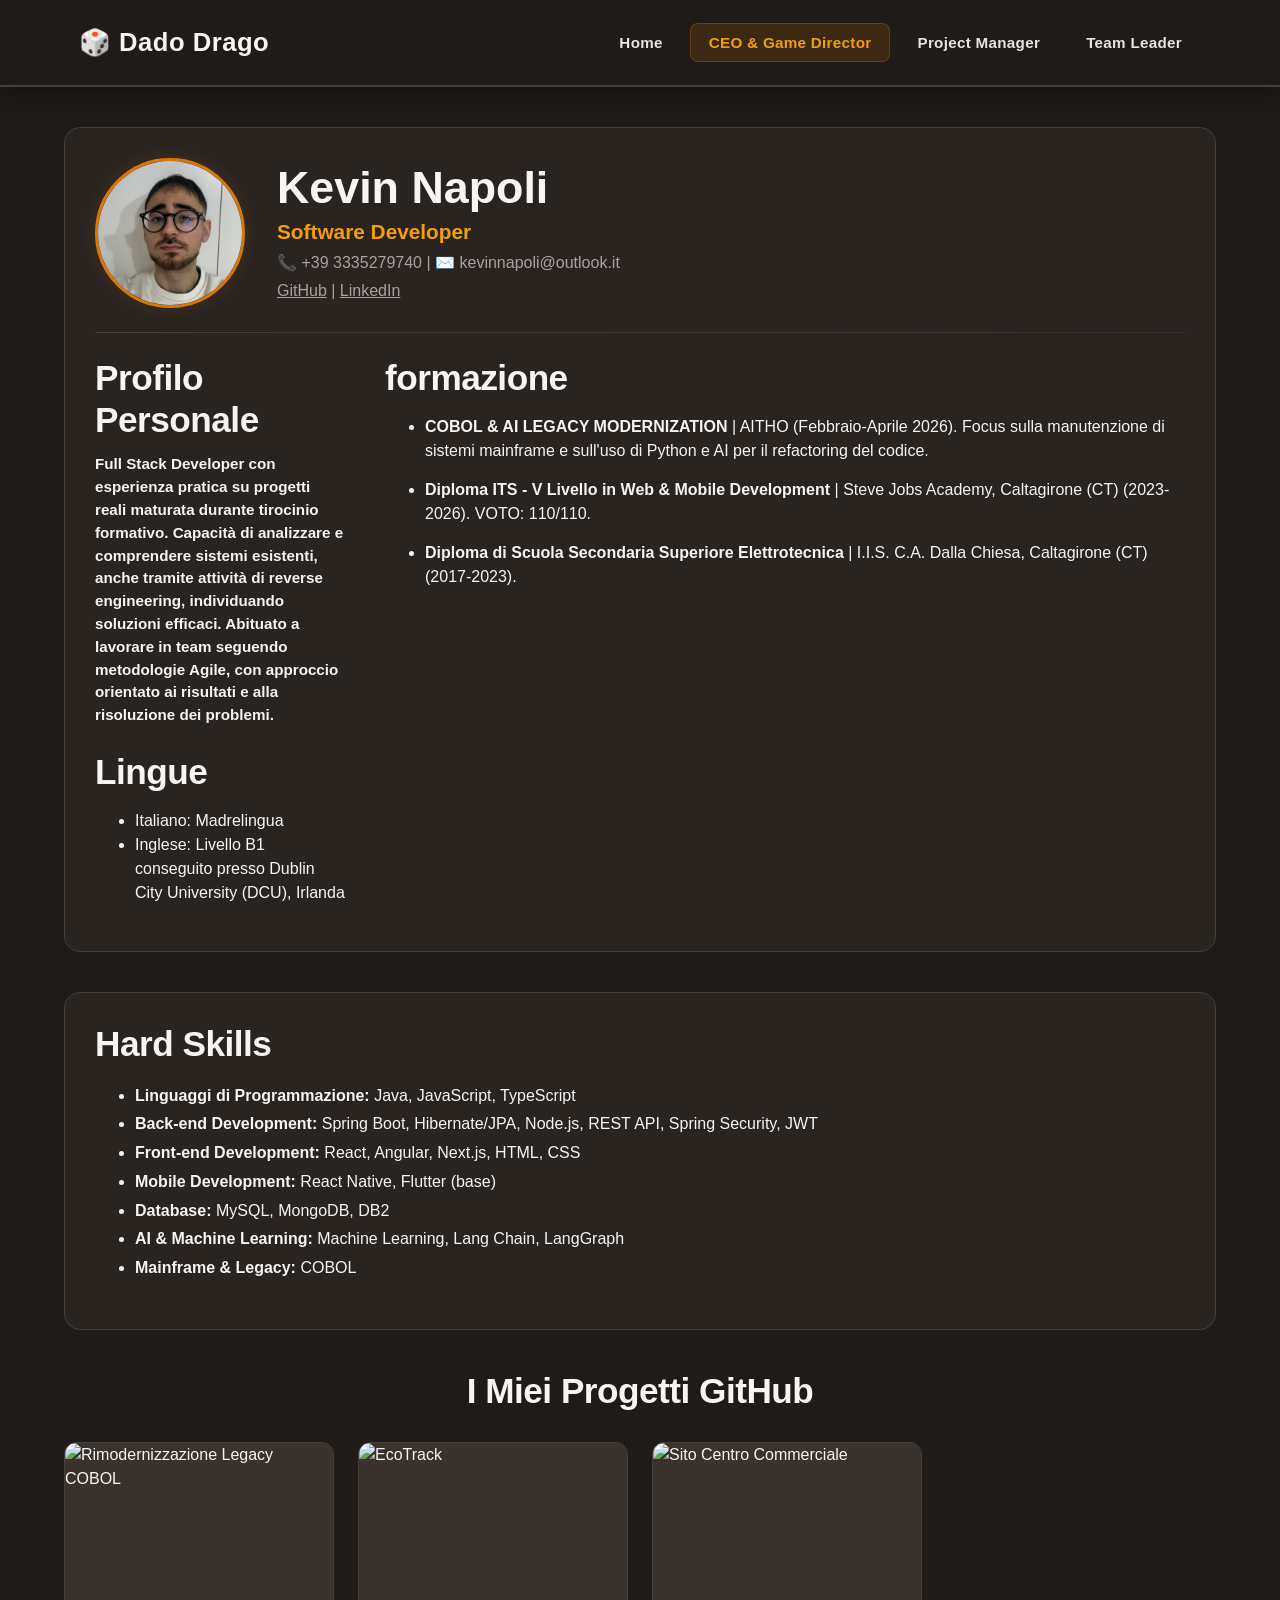
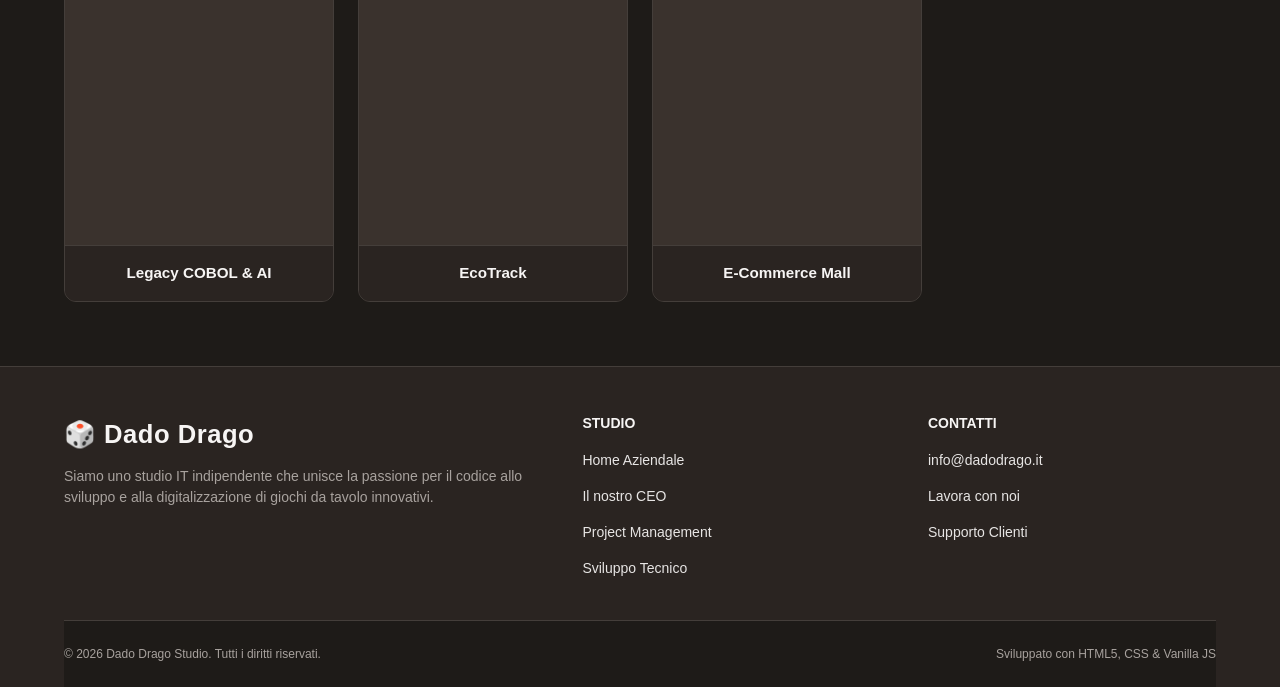
==== commit 8f9e4a12: "fix struttura DI NUOVO" ====
--- a/pagina1.html
+++ b/pagina1.html
@@ -91,3897 +91,95 @@
       <li><strong>Mainframe & Legacy:</strong> COBOL</li>
     </ul>
   </section>
+  <section class="cards-section">
+    <div class="cards-inner">
+      <h2 class="section-title" style="text-align: center; margin-bottom: 30px;">I Miei Progetti GitHub</h2>
 
+      <div class="cards-grid">
 
-  Conversazione con Gemini
-  overflow: hidden; che fa?
+        <a href="https://github.com/realKevv/RimodernizzazioneLegacyCobol" target="_blank"
+          style="text-decoration: none; color: inherit;">
+          <div class="card">
+            <div class="card-img">
+              <img src="https://images.unsplash.com/photo-1555066931-4365d14bab8c?w=400&q=80"
+                alt="Rimodernizzazione Legacy COBOL" />
+            </div>
+            <span class="card-label">Legacy COBOL & AI</span>
+          </div>
+        </a>
 
-  In CSS, overflow: hidden; dice a un contenitore cosa fare quando il suo contenuto è troppo grande per starci dentro:
-  lo taglia e lo nasconde.
+        <a href="https://github.com/realKevv/EcoTrack" target="_blank" style="text-decoration: none; color: inherit;">
+          <div class="card">
+            <div class="card-img">
+              <img src="https://images.unsplash.com/photo-1497436072909-60f360e1d4b1?w=400&q=80" alt="EcoTrack" />
+            </div>
+            <span class="card-label">EcoTrack</span>
+          </div>
+        </a>
 
-  Ecco i tre effetti principali che ha su un elemento:
+        <a href="https://github.com/realKevv/SitoCentroCommercialeTest" target="_blank"
+          style="text-decoration: none; color: inherit;">
+          <div class="card">
+            <div class="card-img">
+              <img src="https://images.unsplash.com/photo-1519999482648-25049ddd37b1?w=400&q=80"
+                alt="Sito Centro Commerciale" />
+            </div>
+            <span class="card-label">E-Commerce Mall</span>
+          </div>
+        </a>
 
-  Nasconde l'eccedenza (Clipping): Se un'immagine, un testo o un altro elemento figlio supera i limiti di larghezza
-  (width) o altezza (height) del suo contenitore, la parte che "trabocca" oltre i bordi diventa invisibile.
+      </div>
+    </div>
+  </section>
 
-  Nessuna barra di scorrimento: A differenza di overflow: auto; o overflow: scroll;, non permette all'utente di scorrere
-  (scrollare) per vedere il contenuto nascosto. Quel contenuto c'è ancora nel codice, ma semplicemente non si può vedere
-  o raggiungere.
+  </div>
+  </div>
+  </section>
 
-  Pulisce i float (Effetto collaterale molto utile): Applicare overflow: hidden; crea quello che in CSS si chiama un
-  Block Formatting Context (BFC). In parole semplici: obbliga il contenitore ad espandersi per racchiudere correttamente
-  eventuali elementi "fluttuanti" (float: left o float: right) al suo interno, evitando fastidiosi problemi di layout in
-  cui il contenitore collassa su se stesso.
+  <footer class="site-footer">
+    <div class="container">
+      <div class="footer-grid">
 
-  Un esempio per visualizzarlo:
-  Immagina una cornice per foto di 10x10 cm. Se provi a infilarci dentro una foto di 20x20 cm e applichi overflow:
-  hidden;, vedrai solo il centro della foto attraverso il vetro della cornice. Tutto il resto della foto finisce dietro
-  la cornice in legno e scompare dalla vista.
+        <div class="footer-brand">
+          <div class="logo">🎲 Dado Drago</div>
+          <p class="footer-description">
+            Siamo uno studio IT indipendente che unisce la passione per il codice allo sviluppo e alla digitalizzazione
+            di giochi da tavolo innovativi.
+          </p>
+        </div>
 
-  Vuoi vedere le differenze con le altre opzioni di overflow?
-
-  Sì
-
-  justify-content: space-between;
-
-  In CSS (quasi sempre all'interno di un contenitore Flexbox con display: flex;), justify-content: space-between; serve
-  a distribuire lo spazio vuoto in modo uniforme tra gli elementi al suo interno.
-
-  Ecco come posiziona esattamente gli elementi lungo l'asse principale (che di default è quello orizzontale):
-
-  Il primo elemento viene spinto contro il bordo iniziale (tutto a sinistra).
-
-  L'ultimo elemento viene spinto contro il bordo finale (tutto a destra).
-
-  Lo spazio vuoto rimanente viene diviso in porzioni esattamente uguali e inserito in mezzo agli elementi centrali. Non
-  ci sarà nessuno spazio vuoto prima del primo elemento o dopo l'ultimo.
-
-  L'esempio più classico:
-  La barra di navigazione in alto nei siti web. Immagina di avere un contenitore flessibile con dentro solo due
-  elementi: il logo del sito e un menu di link.
-  Se applichi space-between, otterrai questo risultato:
-
-  [Logo] ................spazio vuoto................ [Menu]
-
-  Se invece gli elementi fossero tre:
-
-  [Logo] .......spazio....... [Ricerca] .......spazio....... [Menu]
-
-  Vuoi scoprire la differenza con space-around e space-evenly?
-
-  Sì
-
-  ok ora spiegalo tipo per un commento qua per entarmbi
-
-  .scheda-cane {
-
-  border: 1px solid #443e3a;
-
-  background: #2a2421;
-
-  overflow: hidden; /*taglia
-
-  }
-
-
-
-  .scheda-cane img {
-
-  display: block;
-
-  width: 100%;
-
-  height: 300px;
-
-  object-fit: cover;
-
-  }
-
-
-
-
-
-  .info-cane {
-
-  padding: 24px;
-
-  }
-
-
-
-
-
-  .titolo-cane {
-
-  display: flex;
-
-  justify-content: space-between;
-
-  }
-
-  Ecco il tuo codice con i commenti brevi e pratici, perfetti da lasciare nel CSS per ricordarti a colpo d'occhio cosa
-  fanno:
-
-  CSS
-  .scheda-cane {
-  border: 1px solid #443e3a;
-  background: #2a2421;
-  /* Taglia e nasconde tutto ciò che esce dai bordi della scheda
-  (utile ad es. per non far sbordare gli angoli dell'immagine) */
-  overflow: hidden;
-  }
-
-  .scheda-cane img {
-  display: block;
-  width: 100%;
-  height: 300px;
-  object-fit: cover;
-  }
-
-  .info-cane {
-  padding: 24px;
-  }
-
-  .titolo-cane {
-  display: flex;
-  /* Spinge il primo elemento tutto a sinistra e l'ultimo tutto a destra,
-  mettendo lo spazio vuoto in mezzo (es: Nome del cane a sx, Età a dx) */
-  justify-content: space-between;
-  }
-  ok bro ora un ultima cosa, struttura di chisiamo.html e questa deve essere proprio minuscola come pagina, un form pure
-  bruttino come se non ci avessi potuto perdere troppo tempo, il minimo indispensabile al massimo un hover solo su un
-  bottone invia e poi un form
-
-  Va bene bro, ecco la tua chisiamo.html fatta letteralmente col minimo sforzo sindacale. Super spartana, dritta al
-  punto e con un form volutamente "basic". L'unico "lusso" è l'effetto hover sul bottone di invio.
-
-  Copia e incolla questo:
-
-  HTML
-  <!DOCTYPE html>
-  <html lang="it">
-
-  <head>
-    <meta charset="UTF-8">
-    <meta name="viewport" content="width=device-width, initial-scale=1.0">
-    <title>Chi Siamo</title>
-    <style>
-      /* CSS buttato giù al volo */
-      body {
-        font-family: sans-serif;
-        background-color: #f4f4f4;
-        color: #333;
-        margin: 0;
-        padding: 20px;
-      }
-
-      .contenitore {
-        max-width: 400px;
-        /* Pagina stretta stretta */
-        background: white;
-        padding: 20px;
-        border: 1px solid #ccc;
-      }
-
-      h1 {
-        font-size: 20px;
-        margin-top: 0;
-      }
-
-      /* Il form bruttino e indispensabile */
-      form {
-        display: flex;
-        flex-direction: column;
-      }
-
-      label {
-        font-size: 14px;
-        margin-top: 10px;
-        margin-bottom: 3px;
-      }
-
-      input,
-      textarea {
-        padding: 5px;
-        border: 1px solid #999;
-      }
-
-      button {
-        margin-top: 15px;
-        padding: 8px;
-        background-color: #333;
-        color: white;
-        border: none;
-        cursor: pointer;
-      }
-
-      /* L'unico hover che hai chiesto */
-      button:hover {
-        background-color: #666;
-      }
-    </style>
-  </head>
-
-  <body>
-
-    <div class="contenitore">
-      <h1>Chi Siamo</h1>
-      <p>Siamo appassionati di cani. Se hai bisogno di info, usa il form qui sotto (se funziona).</p>
-
-      <form action="#">
-        <label for="nome">Nome</label>
-        <input type="text" id="nome" name="nome" required>
-
-        <label for="email">Email</label>
-        <input type="email" id="email" name="email" required>
-
-        <label for="messaggio">Messaggio</label>
-        <textarea id="messaggio" name="messaggio" rows="4" required></textarea>
-
-        <button type="submit">Invia</button>
-      </form>
-    </div>
-
-  </body>
-
-  </html>
-  È letteralmente un rettangolino bianco su sfondo grigio. Nessuna griglia complessa, nessun effetto speciale, solo i
-  campi in fila indiana con Flexbox (flex-direction: column;) e il bottoncino che schiarisce quando ci passi sopra col
-  mouse. Minimo sforzo, massima resa!
-
-  un po' più carino oh la navbar e il footer
-
-  Ah, ho capito! Vogliamo mantenerlo semplice, ma senza sembrare un sito del 1995.
-
-  Ti ho aggiunto una navbar (usando proprio il justify-content: space-between di cui parlavamo prima!), un footer che
-  resta incollato in basso, e ho ripreso i colori scuri (#2a2421 e #443e3a) del CSS che mi hai mandato prima per dare un
-  po' di coerenza al tema del sito.
-
-  Ecco la versione "carina ma senza sbatti":
-
-  HTML
-  <!DOCTYPE html>
-  <html lang="it">
-
-  <head>
-    <meta charset="UTF-8">
-    <meta name="viewport" content="width=device-width, initial-scale=1.0">
-    <title>Chi Siamo - Rifugio Cani</title>
-    <style>
-      /* Resetta i margini base */
-      body {
-        font-family: Arial, sans-serif;
-        background-color: #f7f5f2;
-        /* Un beige molto chiaro e pulito */
-        color: #333;
-        margin: 0;
-        display: flex;
-        flex-direction: column;
-        min-height: 100vh;
-        /* Fa sì che il body prenda tutta l'altezza dello schermo */
-      }
-
-      /* --- NAVBAR --- */
-      .navbar {
-        background-color: #2a2421;
-        /* Ripreso dalle tue schede */
-        color: white;
-        padding: 15px 30px;
-        display: flex;
-        justify-content: space-between;
-        /* Spinge logo a sx e link a dx */
-        align-items: center;
-      }
-
-      .navbar .logo {
-        font-size: 20px;
-        font-weight: bold;
-      }
-
-      .navbar a {
-        color: white;
-        text-decoration: none;
-        margin-left: 20px;
-        font-size: 14px;
-      }
-
-      .navbar a:hover {
-        text-decoration: underline;
-      }
-
-      /* --- CONTENUTO PRINCIPALE --- */
-      main {
-        flex: 1;
-        /* Spinge automaticamente il footer verso il basso */
-        display: flex;
-        justify-content: center;
-        /* Centra il form in mezzo alla pagina */
-        padding: 40px 20px;
-      }
-
-      .contenitore-form {
-        width: 100%;
-        max-width: 400px;
-        background: white;
-        padding: 30px;
-        border: 1px solid #443e3a;
-        border-radius: 8px;
-        /* Arrotonda gli angoli per renderlo "più carino" */
-        box-shadow: 0 4px 10px rgba(0, 0, 0, 0.05);
-        /* Ombretta leggerissima */
-      }
-
-      .contenitore-form h1 {
-        margin-top: 0;
-        font-size: 22px;
-        color: #2a2421;
-      }
-
-      /* --- FORM --- */
-      form {
-        display: flex;
-        flex-direction: column;
-      }
-
-      label {
-        font-size: 14px;
-        font-weight: bold;
-        margin-top: 15px;
-        margin-bottom: 5px;
-      }
-
-      input,
-      textarea {
-        padding: 10px;
-        border: 1px solid #ccc;
-        border-radius: 4px;
-        font-family: inherit;
-      }
-
-      button {
-        margin-top: 20px;
-        padding: 12px;
-        background-color: #2a2421;
-        color: white;
-        border: none;
-        border-radius: 4px;
-        cursor: pointer;
-        font-weight: bold;
-      }
-
-      button:hover {
-        background-color: #443e3a;
-        /* Schiarisce un po' al passaggio del mouse */
-      }
-
-      /* --- FOOTER --- */
-      .footer {
-        background-color: #2a2421;
-        color: white;
-        text-align: center;
-        padding: 15px;
-        font-size: 12px;
-      }
-    </style>
-  </head>
-
-  <body>
-
-    <!-- Navbar -->
-    <header class="navbar">
-      <div class="logo">DogHouse 🐾</div>
-      <nav>
-        <a href="index.html">Home</a>
-        <a href="chisiamo.html">Chi Siamo</a>
-      </nav>
-    </header>
-
-    <!-- Contenuto Centrale -->
-    <main>
-      <div class="contenitore-form">
-        <h1>Contattaci</h1>
-        <p style="font-size: 14px; color: #666;">Hai domande sui nostri cani? Scrivici un messaggio veloce.</p>
-
-        <form action="#">
-          <label for="nome">Nome</label>
-          <input type="text" id="nome" name="nome" placeholder="Mario Rossi" required>
-
-          <label for="email">Email</label>
-          <input type="email" id="email" name="email" placeholder="mario@email.com" required>
-
-          <label for="messaggio">Messaggio</label>
-          <textarea id="messaggio" name="messaggio" rows="4" placeholder="Ciao, vorrei informazioni su..."
-            required></textarea>
-
-          <button type="submit">Invia Messaggio</button>
-        </form>
-      </div>
-    </main>
-
-    <!-- Footer -->
-    <footer class="footer">
-      &copy; 2026 DogHouse. Tutti i diritti riservati. (O quasi)
-    </footer>
-
-  </body>
-
-  </html>
-  Adesso ha molto più senso: hai la tua struttura classica (header, main, footer), il form è carino ma compatto, e
-  grazie a flex: 1 sul tag <main>, se lo schermo è alto il footer se ne sta buono giù in fondo invece di salire a metà
-    pagina.
-
-    e in questa parte che metto?? e non toccargli style dal nome di lin perchè è giusto il mio
-    <!DOCTYPE html>
-
-    <html lang="en">
-
-    <head>
-
-      <meta charset="UTF-8">
-
-      <meta name="viewport" content="width=device-width, initial-scale=1.0">
-
-      <title>Document</title>
-
-      <link rel="stylesheet" href="./style/tema.css">
-
-      <link rel="stylesheet" href="./style/info.css">
-
-    </head>
-
-
-
-    <body>
-
-
-
-      <header class="site-header">
-
-        <nav class="container navbar">
-
-          <a class="logo" href="./index.html">🐾 Famiglia a Quattro Zampe</a>
-
-          <ul class="menu">
-
-            <li><a href="./index.html">Home</a></li>
-
-            <li><a href="./cani.html">I Nostri Cani</a></li>
-
-            <li><a class="active" href="./info.html">Chi Siamo & Info</a></li>
-
+        <nav class="footer-nav">
+          <h4>Studio</h4>
+          <ul>
+            <li><a href="index.html">Home Aziendale</a></li>
+            <li><a href="pagina1.html">Il nostro CEO</a></li>
+            <li><a href="pagina2.html">Project Management</a></li>
+            <li><a href="pagina3.html">Sviluppo Tecnico</a></li>
           </ul>
-
         </nav>
 
-      </header>
-
-
-
-      <main class="container">
-
-
-
-        <section class="sezione-chi-siamo">
-
-          <h1>Chi Siamo</h1>
-
-          <p>Siamo un piccolo gruppo di volontari che dedica il proprio tempo libero al recupero e alla riabilitazione
-            dei cani abbandonati nella nostra provincia. Lavoriamo con risorse limitate ma con passione, convinti che
-            ogni cane meriti una cuccia calda e una famiglia.</p>
-
-        </section>
-
-        Perfetto, i link ai tuoi CSS non li tocco, vanno benissimo così!
-
-        Visto che hai già impostato la navbar e la sezione di testo introduttiva, qui sotto ci piazziamo il form
-        "bruttino e veloce" di cui parlavamo prima (incapsulato in una sua section per mantenere l'ordine) e chiudiamo
-        la pagina col footer.
-
-        Copia e incolla questo codice esattamente sotto l'ultimo che mi hai mandato:
-
-        HTML
-        <!-- SEZIONE FORM CONTATTI -->
-        <section class="sezione-contatti">
-          <h2>Contattaci</h2>
-          <p>Hai domande o vuoi darci una mano? Scrivici un messaggio.</p>
-
-          <form action="#" class="form-semplice">
-            <label for="nome">Nome</label>
-            <input type="text" id="nome" name="nome" required>
-
-            <label for="email">Email</label>
-            <input type="email" id="email" name="email" required>
-
-            <label for="messaggio">Messaggio</label>
-            <textarea id="messaggio" name="messaggio" rows="4" required></textarea>
-
-            <button type="submit">Invia</button>
-          </form>
-        </section>
-
-      </main> <!-- Fine del blocco principale -->
-
-      <!-- FOOTER -->
-      <footer class="site-footer">
-        <p>&copy; 2026 Famiglia a Quattro Zampe. Tutti i diritti riservati.</p>
-      </footer>
-
-    </body>
-
-    </html>
-    Piccolo consiglio per il tuo info.css
-    Visto che ora stai usando dei file CSS esterni, ti basterà aprire il tuo file info.css e incollare lì le poche
-    regole per il form, tipo queste:
-
-    CSS
-    .form-semplice {
-    display: flex;
-    flex-direction: column;
-    max-width: 400px; /* Non lo fa allargare troppo */
-    }
-
-    .form-semplice label {
-    margin-top: 10px;
-    margin-bottom: 3px;
-    }
-
-    .form-semplice input,
-    .form-semplice textarea {
-    padding: 5px;
-    }
-
-    .form-semplice button {
-    margin-top: 15px;
-    padding: 8px;
-    background-color: #2a2421;
-    color: white;
-    border: none;
-    cursor: pointer;
-    }
-
-    .form-semplice button:hover {
-    background-color: #443e3a;
-    }
-    Così l'HTML rimane pulitissimo e gestisci tutto comodamente dal tuo file di stile!
-
-    TOGLI LE FUNZIONI A STI BOTTONI CHE NON MI FACCIANO APRIRE L'ALERT E STE STRUNZATE SONO FINTI
-
-
-
-    <!DOCTYPE html>
-
-    <html lang="it">
-
-
-
-    <head>
-
-      <meta charset="UTF-8">
-
-      <meta name="viewport" content="width=device-width, initial-scale=1.0">
-
-      <title>I Nostri Cani - Cuori a Quattro Zampe</title>
-
-
-
-      <link rel="stylesheet" href="./style/tema.css">
-
-      <link rel="stylesheet" href="./style/cani.css">
-
-    </head>
-
-
-
-    <body>
-
-
-
-      <header class="site-header">
-
-        <nav class="container navbar">
-
-          <a class="logo" href="./index.html">🐾 Cuori a Quattro Zampe</a>
-
-          <ul class="menu">
-
-            <li><a href="./index.html">Home</a></li>
-
-            <li><a class="active" href="./cani.html">I Nostri Cani</a></li>
-
-            <li><a href="./info.html">Chi Siamo & Info</a></li>
-
+        <nav class="footer-nav">
+          <h4>Contatti</h4>
+          <ul>
+            <li><a href="#0">info@dadodrago.it</a></li>
+            <li><a href="#0">Lavora con noi</a></li>
+            <li><a href="#0">Supporto Clienti</a></li>
           </ul>
-
         </nav>
 
-      </header>
-
-
-
-      <main>
-
-        <section class="intro-cani">
-
-          <div class="container" style="text-align: center;">
-
-            <span class="etichetta-top">Le Adozioni</span>
-
-            <h1>Chi cerca casa oggi</h1>
-
-            <p class="testo-intro" style="margin: 0 auto;">
-
-              Scopri le loro storie. Se uno di loro ti colpisce, chiamaci subito per fissare un incontro in struttura
-              senza alcun impegno.
-
-            </p>
-
-          </div>
-
-        </section>
-
-
-
-        <section class="sezione-lista-cani">
-
-          <div class="container">
-
-
-
-            <div class="griglia-cani">
-
-
-
-              <article class="scheda-cane">
-
-                <img src="./assets/img/cane-spike.jpg" alt="Spike">
-
-                <div class="info-cane">
-
-                  <div class="titolo-cane">
-
-                    <h2>Spike</h2>
-
-                    <span class="tag-cane">Segugio - 3 Anni</span>
-
-                  </div>
-
-                  <p class="descrizione-cane">
-
-                    Trovato vagante in una zona boschiva, Spike ha un istinto olfattivo eccezionale e adora i giochi di
-                    attivazione mentale. Al momento sta imparando ad andare al guinzaglio senza tirare. Cerca una casa
-                    con giardino o una famiglia che ami fare lunghe passeggiate ed escursioni nel weekend. È un cane
-                    incredibilmente fedele.
-
-                  </p>
-
-                  <div class="blocco-bottone">
-
-                    <a href="tel:+390123456789" class="button button-primary">📞 Chiamaci per Spike</a>
-
-                  </div>
-
-                </div>
-
-              </article>
-
-
-
-              <article class="scheda-cane">
-
-                <img src="./assets/img/cane-luna.jpg" alt="Luna">
-
-                <div class="info-cane">
-
-                  <div class="titolo-cane">
-
-                    <h2>Luna</h2>
-
-                    <span class="tag-cane">Piccola Taglia - 1 Anno</span>
-
-                  </div>
-
-                  <p class="descrizione-cane">
-
-                    Luna è un incrocio Terrier rimasta sola troppo presto. È molto spaventata dai rumori cittadini
-                    improvvisi (come moto o camion), ma in contesti casalinghi e tranquilli si rivela un'instancabile
-                    dispensatrice di coccole. È perfetta per la vita in appartamento, preferibilmente con persone adulte
-                    o bambini pacati.
-
-                  </p>
-
-                  <div class="blocco-bottone">
-
-                    <a href="tel:+390123456789" class="button button-primary">📞 Chiamaci per Luna</a>
-
-                  </div>
-
-                </div>
-
-              </article>
-
-
-
-              <article class="scheda-cane">
-
-                <img src="./assets/img/cane-rocco.jpg" alt="Rocco">
-
-                <div class="info-cane">
-
-                  <div class="titolo-cane">
-
-                    <h2>Rocco</h2>
-
-                    <span class="tag-cane">Molossoide - 5 Anni</span>
-
-                  </div>
-
-                  <p class="descrizione-cane">
-
-                    Rocco è il vero filosofo del rifugio. Ritirato in seguito a una rinuncia di proprietà, passa le sue
-                    giornate a sonnecchiare e a farsi grattare la pancia dai volontari. Ha un'indole pacifica, non tira
-                    al guinzaglio e va d'accordo con i gatti. Un compagno di vita ideale e poco impegnativo.
-
-                  </p>
-
-                  <div class="blocco-bottone">
-
-                    <a href="tel:+390123456789" class="button button-primary">📞 Chiamaci per Rocco</a>
-
-                  </div>
-
-                </div>
-
-              </article>
-
-
-
-              <article class="scheda-cane">
-
-                <img src="./assets/img/cane-baldo.jpg" alt="Baldo">
-
-                <div class="info-cane">
-
-                  <div class="titolo-cane">
-
-                    <h2>Baldo</h2>
-
-                    <span class="tag-cane">Taglia Gigante - 4 Anni</span>
-
-                  </div>
-
-                  <p class="descrizione-cane">
-
-                    Baldo è un maestoso incrocio Maremmano, fiero e protettivo. Richiede una conoscenza base delle razze
-                    da guardia: è infinitamente affettuoso con i membri della famiglia, ma tende ad essere diffidente
-                    con gli estranei. È fondamentale avere un giardino ben recintato e la voglia di instaurare un
-                    rapporto di rispetto reciproco.
-
-                  </p>
-
-                  <div class="blocco-bottone">
-
-                    <a href="tel:+390123456789" class="button button-primary">📞 Chiamaci per Baldo</a>
-
-                  </div>
-
-                </div>
-
-              </article>
-
-
-
-            </div>
-
-          </div>
-
-        </section>
-
-      </main>
-
-
-
-      <footer class="site-footer">
-
-        <div class="container footer-grid">
-
-          <div class="footer-brand">
-
-            <a class="logo" href="./index.html">🐾 Cuori a Quattro Zampe</a>
-
-            <p class="footer-description">
-
-              Rifugio e centro di recupero cinofilo autorizzato. Operiamo sul territorio per azzerare il randagismo
-              tramite la cultura del rispetto.
-
-            </p>
-
-          </div>
-
-          <div class="footer-nav">
-
-            <h4>Navigazione</h4>
-
-            <ul>
-
-              <li><a href="./index.html">Home</a></li>
-
-              <li><a href="./cani.html">I Nostri Cani</a></li>
-
-              <li><a href="./info.html">Chi Siamo & Info</a></li>
-
-            </ul>
-
-          </div>
-
-          <div class="footer-nav">
-
-            <h4>Partner & Link</h4>
-
-            <ul>
-
-              <li><a href="https://google.com" target="_blank" rel="noopener">Google</a></li>
-
-              <li><a href="https://youtube.com" target="_blank" rel="noopener">YouTube</a></li>
-
-            </ul>
-
-          </div>
-
-        </div>
-
-        <div class="footer-bottom">
-
-          <div class="container footer-bottom-content">
-
-            <p>&copy; 2026 Cuori a Quattro Zampe. Tutti i diritti riservati.</p>
-
-            <p class="footer-legal"><a href="#">Privacy Policy</a> • <a href="#">Termini di Servizio</a></p>
-
-          </div>
-
-        </div>
-
-      </footer>
-
-    </body>
-
-
-
-    </html>
-
-    Hai pienamente ragione! Quel fastidioso popup ("alert") esce perché avevo messo href="tel:...". I browser,
-    specialmente su computer, quando vedono quel comando cercano di aprire Skype, FaceTime o altre app per chiamare e
-    bloccano tutto con un avviso.
-
-    Visto che sono bottoni finti per fare la grafica, ho sostituito tutti gli href con javascript:void(0). In questo
-    modo i bottoni rimangono cliccabili visivamente, ma non fanno assolutamente nulla e la pagina non salta nemmeno in
-    alto (cosa che succederebbe mettendo solo #).
-
-    Ecco il codice pulito e sistemato:
-
-    HTML
-    <!DOCTYPE html>
-    <html lang="it">
-
-    <head>
-      <meta charset="UTF-8">
-      <meta name="viewport" content="width=device-width, initial-scale=1.0">
-      <title>I Nostri Cani - Cuori a Quattro Zampe</title>
-
-      <link rel="stylesheet" href="./style/tema.css">
-      <link rel="stylesheet" href="./style/cani.css">
-    </head>
-
-    <body>
-
-      <header class="site-header">
-        <nav class="container navbar">
-          <a class="logo" href="./index.html">🐾 Cuori a Quattro Zampe</a>
-          <ul class="menu">
-            <li><a href="./index.html">Home</a></li>
-            <li><a class="active" href="./cani.html">I Nostri Cani</a></li>
-            <li><a href="./info.html">Chi Siamo & Info</a></li>
-          </ul>
-        </nav>
-      </header>
-
-      <main>
-        <section class="intro-cani">
-          <div class="container" style="text-align: center;">
-            <span class="etichetta-top">Le Adozioni</span>
-            <h1>Chi cerca casa oggi</h1>
-            <p class="testo-intro" style="margin: 0 auto;">
-              Scopri le loro storie. Se uno di loro ti colpisce, chiamaci subito per fissare un incontro in struttura
-              senza alcun impegno.
-            </p>
-          </div>
-        </section>
-
-        <section class="sezione-lista-cani">
-          <div class="container">
-
-            <div class="griglia-cani">
-
-              <article class="scheda-cane">
-                <img src="./assets/img/cane-spike.jpg" alt="Spike">
-                <div class="info-cane">
-                  <div class="titolo-cane">
-                    <h2>Spike</h2>
-                    <span class="tag-cane">Segugio - 3 Anni</span>
-                  </div>
-                  <p class="descrizione-cane">
-                    Trovato vagante in una zona boschiva, Spike ha un istinto olfattivo eccezionale e adora i giochi di
-                    attivazione mentale. Al momento sta imparando ad andare al guinzaglio senza tirare. Cerca una casa
-                    con giardino o una famiglia che ami fare lunghe passeggiate ed escursioni nel weekend. È un cane
-                    incredibilmente fedele.
-                  </p>
-                  <div class="blocco-bottone">
-                    <a href="javascript:void(0)" class="button button-primary">📞 Chiamaci per Spike</a>
-                  </div>
-                </div>
-              </article>
-
-              <article class="scheda-cane">
-                <img src="./assets/img/cane-luna.jpg" alt="Luna">
-                <div class="info-cane">
-                  <div class="titolo-cane">
-                    <h2>Luna</h2>
-                    <span class="tag-cane">Piccola Taglia - 1 Anno</span>
-                  </div>
-                  <p class="descrizione-cane">
-                    Luna è un incrocio Terrier rimasta sola troppo presto. È molto spaventata dai rumori cittadini
-                    improvvisi (come moto o camion), ma in contesti casalinghi e tranquilli si rivela un'instancabile
-                    dispensatrice di coccole. È perfetta per la vita in appartamento, preferibilmente con persone adulte
-                    o bambini pacati.
-                  </p>
-                  <div class="blocco-bottone">
-                    <a href="javascript:void(0)" class="button button-primary">📞 Chiamaci per Luna</a>
-                  </div>
-                </div>
-              </article>
-
-              <article class="scheda-cane">
-                <img src="./assets/img/cane-rocco.jpg" alt="Rocco">
-                <div class="info-cane">
-                  <div class="titolo-cane">
-                    <h2>Rocco</h2>
-                    <span class="tag-cane">Molossoide - 5 Anni</span>
-                  </div>
-                  <p class="descrizione-cane">
-                    Rocco è il vero filosofo del rifugio. Ritirato in seguito a una rinuncia di proprietà, passa le sue
-                    giornate a sonnecchiare e a farsi grattare la pancia dai volontari. Ha un'indole pacifica, non tira
-                    al guinzaglio e va d'accordo con i gatti. Un compagno di vita ideale e poco impegnativo.
-                  </p>
-                  <div class="blocco-bottone">
-                    <a href="javascript:void(0)" class="button button-primary">📞 Chiamaci per Rocco</a>
-                  </div>
-                </div>
-              </article>
-
-              <article class="scheda-cane">
-                <img src="./assets/img/cane-baldo.jpg" alt="Baldo">
-                <div class="info-cane">
-                  <div class="titolo-cane">
-                    <h2>Baldo</h2>
-                    <span class="tag-cane">Taglia Gigante - 4 Anni</span>
-                  </div>
-                  <p class="descrizione-cane">
-                    Baldo è un maestoso incrocio Maremmano, fiero e protettivo. Richiede una conoscenza base delle razze
-                    da guardia: è infinitamente affettuoso con i membri della famiglia, ma tende ad essere diffidente
-                    con gli estranei. È fondamentale avere un giardino ben recintato e la voglia di instaurare un
-                    rapporto di rispetto reciproco.
-                  </p>
-                  <div class="blocco-bottone">
-                    <a href="javascript:void(0)" class="button button-primary">📞 Chiamaci per Baldo</a>
-                  </div>
-                </div>
-              </article>
-
-            </div>
-          </div>
-        </section>
-      </main>
-
-      <footer class="site-footer">
-        <div class="container footer-grid">
-          <div class="footer-brand">
-            <a class="logo" href="./index.html">🐾 Cuori a Quattro Zampe</a>
-            <p class="footer-description">
-              Rifugio e centro di recupero cinofilo autorizzato. Operiamo sul territorio per azzerare il randagismo
-              tramite la cultura del rispetto.
-            </p>
-          </div>
-          <div class="footer-nav">
-            <h4>Navigazione</h4>
-            <ul>
-              <li><a href="./index.html">Home</a></li>
-              <li><a href="./cani.html">I Nostri Cani</a></li>
-              <li><a href="./info.html">Chi Siamo & Info</a></li>
-            </ul>
-          </div>
-          <div class="footer-nav">
-            <h4>Partner & Link</h4>
-            <ul>
-              <li><a href="https://google.com" target="_blank" rel="noopener">Google</a></li>
-              <li><a href="https://youtube.com" target="_blank" rel="noopener">YouTube</a></li>
-            </ul>
-          </div>
-        </div>
-        <div class="footer-bottom">
-          <div class="container footer-bottom-content">
-            <p>&copy; 2026 Cuori a Quattro Zampe. Tutti i diritti riservati.</p>
-            <p class="footer-legal"><a href="javascript:void(0)">Privacy Policy</a> • <a
-                href="javascript:void(0)">Termini di Servizio</a></p>
-          </div>
-        </div>
-      </footer>
-    </body>
-
-    </html>
-    mandami il css
-
-    Visto che nel tuo HTML hai diviso gli stili in due file (tema.css e cani.css), ti preparo il codice diviso
-    esattamente così. In questo modo mantieni tutto super ordinato.
-
-    Ho ripreso i colori scuri che avevi nella .scheda-cane e il beige chiaro della pagina "Chi Siamo", per fare in modo
-    che tutto il sito abbia la stessa identica atmosfera.
-
-    1. Il file style/tema.css
-    Questo è lo stile "globale". Contiene le regole di base, la griglia del contenitore, la navbar e il footer. Vale per
-    tutte le pagine.
-
-    CSS
-    /* =========================================
-    TEMA.CSS - Stili globali, Header e Footer
-    ========================================= */
-
-    /* Impostazioni di base e Colori */
-    :root {
-    --sfondo-chiaro: #f7f5f2;
-    --scuro-principale: #2a2421;
-    --scuro-bordo: #443e3a;
-    --testo-scuro: #333333;
-    --testo-chiaro: #ffffff;
-    }
-
-    body {
-    font-family: Arial, sans-serif;
-    background-color: var(--sfondo-chiaro);
-    color: var(--testo-scuro);
-    margin: 0;
-    padding: 0;
-    display: flex;
-    flex-direction: column;
-    min-height: 100vh;
-    }
-
-    /* Contenitore centrale per non far allargare troppo la roba */
-    .container {
-    max-width: 1100px;
-    margin: 0 auto;
-    padding: 0 20px;
-    }
-
-    /* --- HEADER & NAVBAR --- */
-    .site-header {
-    background-color: var(--scuro-principale);
-    color: var(--testo-chiaro);
-    }
-
-    .navbar {
-    display: flex;
-    justify-content: space-between; /* Spinge logo a sx e menu a dx */
-    align-items: center;
-    padding: 15px 20px;
-    }
-
-    .navbar .logo {
-    color: var(--testo-chiaro);
-    text-decoration: none;
-    font-size: 22px;
-    font-weight: bold;
-    }
-
-    .navbar .menu {
-    list-style: none;
-    display: flex;
-    gap: 20px;
-    margin: 0;
-    padding: 0;
-    }
-
-    .navbar .menu a {
-    color: var(--testo-chiaro);
-    text-decoration: none;
-    font-size: 16px;
-    padding: 5px 0;
-    }
-
-    .navbar .menu a:hover,
-    .navbar .menu a.active {
-    border-bottom: 2px solid white; /* Segnetto sotto il link attivo o in hover */
-    }
-
-    /* --- BOTTONI GLOBALI --- */
-    .button {
-    display: inline-block;
-    padding: 12px 20px;
-    text-decoration: none;
-    font-weight: bold;
-    border-radius: 4px;
-    text-align: center;
-    transition: background-color 0.2s;
-    }
-
-    /* --- FOOTER --- */
-    .site-footer {
-    background-color: var(--scuro-principale);
-    color: var(--testo-chiaro);
-    margin-top: auto; /* Spinge il footer in fondo alla pagina */
-    padding-top: 40px;
-    }
-
-    .footer-grid {
-    display: grid;
-    grid-template-columns: 2fr 1fr 1fr; /* Una colonna grande, due piccole */
-    gap: 30px;
-    padding-bottom: 30px;
-    }
-
-    .footer-brand .logo {
-    color: var(--testo-chiaro);
-    text-decoration: none;
-    font-size: 20px;
-    font-weight: bold;
-    }
-
-    .footer-description {
-    font-size: 14px;
-    line-height: 1.5;
-    color: #ccc;
-    margin-top: 10px;
-    }
-
-    .footer-nav h4 {
-    margin-top: 0;
-    margin-bottom: 15px;
-    }
-
-    .footer-nav ul {
-    list-style: none;
-    padding: 0;
-    margin: 0;
-    }
-
-    .footer-nav ul li {
-    margin-bottom: 8px;
-    }
-
-    .footer-nav a {
-    color: #ccc;
-    text-decoration: none;
-    font-size: 14px;
-    }
-
-    .footer-nav a:hover {
-    color: var(--testo-chiaro);
-    text-decoration: underline;
-    }
-
-    .footer-bottom {
-    background-color: #1a1513; /* Un po' più scuro per staccare */
-    padding: 15px 0;
-    font-size: 13px;
-    color: #999;
-    }
-
-    .footer-bottom-content {
-    display: flex;
-    justify-content: space-between;
-    align-items: center;
-    }
-
-    .footer-bottom-content p {
-    margin: 0;
-    }
-
-    .footer-legal a {
-    color: #999;
-    text-decoration: none;
-    }
-
-    .footer-legal a:hover {
-    color: white;
-    }
-    2. Il file style/cani.css
-    Questo lo dedichi solo ed esclusivamente alla pagina dei cani. Ci sono le regole di cui parlavamo prima (overflow:
-    hidden e space-between), la griglia automatica per allineare le schede e il bottone.
-
-    CSS
-    /* =========================================
-    CANI.CSS - Stili specifici per cani.html
-    ========================================= */
-
-    /* --- SEZIONE INTRO --- */
-    .intro-cani {
-    padding: 50px 0 30px;
-    }
-
-    .etichetta-top {
-    background-color: var(--scuro-principale);
-    color: white;
-    padding: 5px 12px;
-    border-radius: 20px;
-    font-size: 12px;
-    font-weight: bold;
-    text-transform: uppercase;
-    }
-
-    .intro-cani h1 {
-    margin: 15px 0;
-    font-size: 32px;
-    }
-
-    .testo-intro {
-    max-width: 600px;
-    color: #555;
-    line-height: 1.6;
-    }
-
-    /* --- GRIGLIA SCHEDE CANI --- */
-    .sezione-lista-cani {
-    padding-bottom: 60px;
-    }
-
-    .griglia-cani {
-    display: grid;
-    /* Crea colonne automatiche che non stringono mai sotto i 300px */
-    grid-template-columns: repeat(auto-fill, minmax(300px, 1fr));
-    gap: 30px;
-    }
-
-    /* --- SINGOLA SCHEDA CANE --- */
-    .scheda-cane {
-    border: 1px solid var(--scuro-bordo);
-    background: var(--scuro-principale);
-    color: var(--testo-chiaro);
-    border-radius: 8px; /* Arrotonda gli angoli esterni */
-    overflow: hidden; /* Taglia l'immagine che esce dagli angoli arrotondati */
-    display: flex;
-    flex-direction: column;
-    }
-
-    .scheda-cane img {
-    display: block;
-    width: 100%;
-    height: 250px;
-    object-fit: cover; /* Centra e croppa l'immagine senza deformarla */
-    }
-
-    .info-cane {
-    padding: 24px;
-    display: flex;
-    flex-direction: column;
-    flex-grow: 1; /* Permette al contenuto di espandersi */
-    }
-
-    .titolo-cane {
-    display: flex;
-    justify-content: space-between; /* Nome a sx, Tag a dx */
-    align-items: center;
-    border-bottom: 1px solid var(--scuro-bordo);
-    padding-bottom: 10px;
-    margin-bottom: 15px;
-    }
-
-    .titolo-cane h2 {
-    margin: 0;
-    font-size: 24px;
-    }
-
-    .tag-cane {
-    font-size: 12px;
-    background-color: rgba(255, 255, 255, 0.1); /* Sfondo semi-trasparente */
-    padding: 4px 8px;
-    border-radius: 4px;
-    }
-
-    .descrizione-cane {
-    font-size: 14px;
-    line-height: 1.5;
-    color: #e0e0e0;
-    margin-top: 0;
-    margin-bottom: 20px;
-    }
-
-    /* --- BOTTONE SCHEDA --- */
-    .blocco-bottone {
-    margin-top: auto; /* Spinge sempre il bottone verso il fondo della scheda */
-    }
-
-    .button-primary {
-    display: block; /* Fa prendere al bottone tutta la larghezza */
-    background-color: var(--sfondo-chiaro);
-    color: var(--scuro-principale);
-    border: 1px solid var(--sfondo-chiaro);
-    }
-
-    .button-primary:hover {
-    background-color: #e3dfd8;
-    }
-    Mettili nei rispettivi file, ricarica la pagina e dovresti avere una griglia super reattiva (che si impila da sola
-    sui telefoni) con le schede scure ed eleganti!
-
-    bro scordati il sito del rifugio e dei cani, qua stiamo facendo un sito di giochi da tavolo, ti ho chiesto se
-    possibilmente mi mandi con la struttura che ti ho detto io il file style.css per adattare la hero section con il
-    video e l'overlay
-
-    Cambio di programma ricevuto bro! Via i cani, dentro dadi, tabelloni e meeple.
-
-    Per fare una hero section con un video di background che funziona bene, il segreto è tutto nei posizionamenti
-    assoluti e nello z-index (i "livelli" della pagina).
-
-    Ecco il tuo style.css pronto per la hero section. Ho usato una palette scura con un rosso acceso per dare
-    quell'atmosfera da serata giochi.
-
-    CSS
-    /* =========================================
-    STYLE.CSS - Tema Giochi da Tavolo (Hero Video)
-    ========================================= */
-
-    :root {
-    --primario: #ff4757; /* Rosso acceso da dado/meeple */
-    --scuro: #1e272e;
-    --testo: #f1f2f6;
-    --overlay-bg: rgba(30, 39, 46, 0.75); /* Sfondo scuro semitrasparente per far leggere il testo */
-    }
-
-    body, html {
-    margin: 0;
-    padding: 0;
-    font-family: 'Segoe UI', Tahoma, Geneva, Verdana, sans-serif;
-    background-color: var(--scuro);
-    color: var(--testo);
-    }
-
-    /* --- HERO SECTION CONTAINER --- */
-    .hero-section {
-    position: relative;
-    height: 100vh; /* Prende tutta l'altezza dello schermo */
-    width: 100%;
-    display: flex;
-    align-items: center;
-    justify-content: center;
-    overflow: hidden; /* Fondamentale: taglia via i bordi del video che escono dallo schermo */
-    }
-
-    /* --- IL VIDEO IN BACKGROUND --- */
-    .hero-video {
-    position: absolute;
-    top: 50%;
-    left: 50%;
-    min-width: 100%;
-    min-height: 100%;
-    transform: translate(-50%, -50%); /* Centra perfettamente il video */
-    object-fit: cover; /* Assicura che riempia lo schermo senza deformarsi */
-    z-index: 1; /* Livello 1: sta in fondo a tutto */
-    pointer-events: none; /* Impedisce che il mouse interagisca col video (es. tasto destro) */
-    }
-
-    /* --- L'OVERLAY SCURO --- */
-    .hero-overlay {
-    position: absolute;
-    top: 0;
-    left: 0;
-    width: 100%;
-    height: 100%;
-    background-color: var(--overlay-bg);
-    z-index: 2; /* Livello 2: copre il video ma sta sotto al testo */
-    }
-
-    /* --- CONTENUTO (Testo e Bottone) --- */
-    .hero-content {
-    position: relative;
-    z-index: 3; /* Livello 3: in primissimo piano */
-    text-align: center;
-    max-width: 800px;
-    padding: 0 20px;
-    }
-
-    .hero-content h1 {
-    font-size: 4rem;
-    margin-bottom: 10px;
-    text-transform: uppercase;
-    letter-spacing: 2px;
-    text-shadow: 2px 2px 8px rgba(0,0,0,0.8);
-    }
-
-    .hero-content p {
-    font-size: 1.5rem;
-    margin-bottom: 30px;
-    text-shadow: 1px 1px 5px rgba(0,0,0,0.8);
-    }
-
-    /* --- BOTTONE GIOCA ORA --- */
-    .btn-hero {
-    display: inline-block;
-    padding: 15px 35px;
-    background-color: var(--primario);
-    color: white;
-    text-decoration: none;
-    font-size: 1.2rem;
-    font-weight: bold;
-    border-radius: 8px;
-    text-transform: uppercase;
-    transition: all 0.3s ease;
-    box-shadow: 0 4px 15px rgba(255, 71, 87, 0.4);
-    }
-
-    .btn-hero:hover {
-    background-color: #ff6b81;
-    transform: translateY(-3px); /* Effetto sollevamento super stiloso */
-    box-shadow: 0 6px 20px rgba(255, 71, 87, 0.6);
-    }
-    Per sicurezza, controlla che il tuo HTML sia così
-    Affinché questo CSS faccia la magia, la tua struttura HTML deve avere questi tag "annidati" in questo esatto ordine:
-
-    HTML
-    <section class="hero-section">
-
-      <!-- 1. Il Video (aggiungi muted autoplay loop) -->
-      <video class="hero-video" autoplay muted loop playsinline>
-        <source src="tuo-video-giochi.mp4" type="video/mp4">
-      </video>
-
-      <!-- 2. L'Overlay (il velo scuro) -->
-      <div class="hero-overlay"></div>
-
-      <!-- 3. Il Testo sopra a tutto -->
-      <div class="hero-content">
-        <h1>La tua mossa.</h1>
-        <p>Scopri il più grande catalogo di giochi da tavolo d'Italia.</p>
-        <a href="#catalogo" class="btn-hero">Sfoglia il catalogo</a>
       </div>
 
-    </section>
-    Due regole d'oro per i video in background:
-
-    Metti sempre muted autoplay loop nel tag video HTML, altrimenti i browser moderni (Chrome, Safari) bloccano la
-    riproduzione in automatico.
-
-    playsinline serve per evitare che su iPhone il video si apra a tutto schermo da solo appena carichi la pagina.
-
-    ma come root abbiamo questi in file tema.css = /*
-
-    BOARDTECH STUDIO - TEMA GLOBALE E PALETTE UNIVOCHE
-
-    Adattamento e refactoring responsive con supporto IA
-
-    */
-
-
-
-    /* VARIABILI E PALETTE */
-
-    :root {
-
-    /* Font di sistema condivisi */
-
-    --font-family-base: "Segoe UI", Roboto, Helvetica, Arial, sans-serif;
-
-    --font-family-heading: "Segoe UI", Roboto, sans-serif;
-
-
-
-    /* Tema di Default / Base - Legno/Antracite) */
-
-    --color-bg: #1e1b18;
-
-    --color-surface: #2a2421;
-
-    --color-surface-secondary: #3a322d;
-
-    --color-primary: #d97706;
-
-    --color-primary-hover: #b45309;
-
-    --color-primary-soft: rgba(217, 119, 6, 0.15);
-
-    --color-accent: #f59e0b;
-
-    --color-accent-hover: #d97706;
-
-    --color-text: #f7f5f4;
-
-    --color-text-secondary: #e7e5e4;
-
-    --color-text-muted: #a8a29e;
-
-    --color-border: #443e3a;
-
-    --color-border-soft: rgba(255, 255, 255, 0.06);
-
-    }
-
-
-
-
-
-
-
-
-
-
-
-    /* Giochi Fantasy: Temi scuri, viola profondo e accenti oro lucido */
-
-    body.theme-fantasy {
-
-    --color-bg: #120e16;
-
-    --color-surface: #1d1625;
-
-    --color-surface-secondary: #291f34;
-
-    --color-primary: #d4af37; /* Oro */
-
-    --color-primary-hover: #aa8c2c;
-
-    --color-primary-soft: rgba(212, 175, 55, 0.15);
-
-    --color-accent: #8b5cf6; /* Viola fantasy */
-
-    --color-accent-hover: #7c3aed;
-
-    --color-text: #f5f3f7;
-
-    --color-text-secondary: #e2def5;
-
-    --color-text-muted: #948ca3;
-
-    --color-border: #382c44;
-
-    }
-
-
-
-    /* Giochi Family-Friendly: Rosso acceso, sfondi puliti e bianchi luminosi */
-
-    body.theme-family {
-
-    --color-bg: #f8fafc;
-
-    --color-surface: #ffffff;
-
-    --color-surface-secondary: #f1f5f9;
-
-    --color-primary: #ef4444; /* Rosso acceso */
-
-    --color-primary-hover: #dc2626;
-
-    --color-primary-soft: rgba(239, 68, 68, 0.1);
-
-    --color-accent: #3b82f6; /* Blu giocoso di contrasto */
-
-    --color-accent-hover: #2563eb;
-
-    --color-text: #0f172a;
-
-    --color-text-secondary: #334155;
-
-    --color-text-muted: #64748b;
-
-    --color-border: #e2e8f0;
-
-    }
-
-
-
-    /* Giochi Indie: Sfondi rilassanti beige e accenti verdino naturale */
-
-    body.theme-indie {
-
-    --color-bg: #f4f1ea;
-
-    --color-surface: #eadecc;
-
-    --color-surface-secondary: #dfd3bf;
-
-    --color-primary: #10b981; /* Verdino smeraldo */
-
-    --color-primary-hover: #059669;
-
-    --color-primary-soft: rgba(16, 185, 129, 0.15);
-
-    --color-accent: #06b6d4;
-
-    --color-accent-hover: #0891b2;
-
-    --color-text: #2d2a26;
-
-    --color-text-secondary: #4a453f;
-
-    --color-text-muted: #7c756a;
-
-    --color-border: #cdc3b2;
-
-    }
-
-
-
-    /* Giochi 18+ / Cyber-Punk Noir: Nero asfalto profondo e dettagli Neon Rose/Crimson */
-
-    body.theme-mature {
-
-    --color-bg: #09090b;
-
-    --color-surface: #18181b;
-
-    --color-surface-secondary: #27272a;
-
-    --color-primary: #e11d48; /* Deep Crimson */
-
-    --color-primary-hover: #be123c;
-
-    --color-primary-soft: rgba(225, 29, 72, 0.15);
-
-    --color-accent: #fda4af; /* Neon Rose di luce */
-
-    --color-accent-hover: #f43f5e;
-
-    --color-text: #fafafa;
-
-    --color-text-secondary: #d4d4d8;
-
-    --color-text-muted: #71717a;
-
-    --color-border: #27272a;
-
-    }
-
-
-
-
-
-    /* RESET STRUTTURALE GLOBALE */
-
-    *,
-
-    *::before,
-
-    *::after {
-
-    box-sizing: border-box;
-
-    }
-
-
-
-    html {
-
-    scroll-behavior: smooth;
-
-    }
-
-
-
-    body {
-
-    margin: 0;
-
-    background: var(--color-bg);
-
-    color: var(--color-text);
-
-    font-size: 16px;
-
-    line-height: 1.5;
-
-    font-family: var(--font-family-base);
-
-    -webkit-font-smoothing: antialiased;
-
-    transition: background 0.3s ease, color 0.3s ease;
-
-    }
-
-
-
-
-
-    /* TIPOGRAFIA */
-
-    h1, h2, h3, h4 {
-
-    margin: 0;
-
-    font-weight: 700;
-
-    line-height: 1.2;
-
-    font-family: var(--font-family-heading);
-
-    color: var(--color-text);
-
-    }
-
-
-
-    h1 { font-size: 3.2rem; }
-
-    h2 { font-size: 2.5rem; }
-
-    h3 { font-size: 2rem; }
-
-
-
-    p {
-
-    margin: 0;
-
-    color: var(--color-text-secondary);
-
-    }
-
-
-
-    a {
-
-    transition: 0.15s ease;
-
-    color: var(--color-primary);
-
-    text-decoration: none;
-
-    }
-
-
-
-    a:hover {
-
-    color: var(--color-primary-hover);
-
-    }
-
-
-
-
-
-    /* COMPONENTI CONDIVISI */
-
-    .container {
-
-    width: 90%;
-
-    max-width: 1200px;
-
-    margin: 0 auto;
-
-    }
-
-
-
-    .button {
-
-    display: inline-flex;
-
-    justify-content: center;
-
-    align-items: center;
-
-    gap: 8px;
-
-    transition: 0.25s ease;
-
-    cursor: pointer;
-
-    border: 1px solid transparent;
-
-    border-radius: 999px;
-
-    padding: 12px 24px;
-
-    font-weight: 500;
-
-    text-decoration: none;
-
-    }
-
-
-
-    .button-primary {
-
-    background: var(--color-primary);
-
-    color: var(--color-bg);
-
-    }
-
-
-
-    /* Forza testo bianco se lo sfondo diventa troppo scuro o viceversa */
-
-    body.theme-fantasy .button-primary,
-
-    body.theme-mature .button-primary {
-
-    color: #ffffff;
-
-    }
-
-
-
-    .button-primary:hover {
-
-    transform: translateY(-2px);
-
-    background: var(--color-primary-hover);
-
-    }
-
-
-
-
-
-    /* HEADER E NAVBAR */
-
-    .site-header {
-
-    background: var(--color-bg);
-
-    border-bottom: 2px solid var(--color-border);
-
-    position: sticky;
-
-    top: 0;
-
-    z-index: 100;
-
-    box-shadow: 0 4px 20px rgba(0, 0, 0, 0.3);
-
-    }
-
-
-
-    .navbar {
-
-    display: flex;
-
-    align-items: center;
-
-    justify-content: space-between;
-
-    min-height: 85px;
-
-    padding: 0 15px;
-
-    }
-
-
-
-    /* Stile del Logo Aziendale */
-
-    .logo {
-
-    color: var(--color-text);
-
-    font-size: 1.6rem;
-
-    font-weight: 700;
-
-    letter-spacing: 0.5px;
-
-    display: flex;
-
-    align-items: center;
-
-    gap: 10px;
-
-    }
-
-
-
-    .logo:hover {
-
-    color: var(--color-text);
-
-    transform: scale(1.02);
-
-    }
-
-
-
-    /* Lista del Menu */
-
-    .menu {
-
-    display: flex;
-
-    gap: 8px;
-
-    margin: 0;
-
-    padding: 0;
-
-    list-style: none;
-
-    }
-
-
-
-    .menu a {
-
-    border-radius: 8px;
-
-    padding: 10px 18px;
-
-    color: var(--color-text-secondary);
-
-    font-weight: 600;
-
-    font-size: 0.95rem;
-
-    letter-spacing: 0.3px;
-
-    border: 1px solid transparent;
-
-    }
-
-
-
-    .menu a:hover,
-
-    .menu a.active {
-
-    background: var(--color-primary-soft); /* Sfondo ambrato leggero */
-
-    color: var(--color-accent); /* Testo oro/arancione acceso */
-
-    border-color: rgba(217, 119, 6, 0.3); /* Un leggero bordino per dare struttura */
-
-    }
-
-
-
-
-
-    /* FOOTER */
-
-    .site-footer {
-
-    border-top: 1px solid var(--color-border);
-
-    background: var(--color-surface);
-
-    padding-top: 48px;
-
-    margin-top: 64px;
-
-    }
-
-
-
-    .footer-grid {
-
-    display: grid;
-
-    grid-template-columns: 40% 25% 25%;
-
-    justify-content: space-between;
-
-    padding-bottom: 40px;
-
-    }
-
-
-
-    .footer-brand {
-
-    display: flex;
-
-    flex-direction: column;
-
-    gap: 12px;
-
-    }
-
-
-
-    .footer-description {
-
-    font-size: 0.875rem;
-
-    line-height: 1.5;
-
-    color: var(--color-text-muted);
-
-    }
-
-
-
-    .footer-nav h4 {
-
-    font-size: 0.875rem;
-
-    text-transform: uppercase;
-
-    margin-bottom: 16px;
-
-    color: var(--color-text);
-
-    }
-
-
-
-    .footer-nav ul {
-
-    list-style: none;
-
-    padding: 0;
-
-    margin: 0;
-
-    display: flex;
-
-    flex-direction: column;
-
-    gap: 12px;
-
-    }
-
-
-
-    .footer-nav a {
-
-    font-size: 0.875rem;
-
-    color: var(--color-text-secondary);
-
-    }
-
-
-
-    .footer-nav a:hover {
-
-    color: var(--color-accent);
-
-    padding-left: 4px;
-
-    }
-
-
-
-    .footer-bottom {
-
-    border-top: 1px solid var(--color-border);
-
-    background: var(--color-bg);
-
-    padding: 24px 0;
-
-    }
-
-
-
-    .footer-bottom-content {
-
-    display: flex;
-
-    justify-content: space-between;
-
-    align-items: center;
-
-    }
-
-
-
-    .footer-bottom p {
-
-    font-size: 0.75rem;
-
-    color: var(--color-text-muted);
-
-    }
-
-
-
-
-
-    /* MEDIA QUERIES (Ottimizzazione Mobile con Supporto IA)*/
-
-    @media (max-width: 768px) {
-
-    .footer-grid {
-
-    grid-template-columns: 100%;
-
-    gap: 32px;
-
-    }
-
-
-
-    .footer-bottom-content {
-
-    flex-direction: column;
-
-    text-align: center;
-
-    gap: 16px;
-
-    }
-
-    }
-
-
-
-    @media (max-width: 640px) {
-
-    .navbar {
-
-    flex-direction: column;
-
-    justify-content: center;
-
-    gap: 12px;
-
-    padding: 16px 0;
-
-    }
-
-    }
-
-    Ah, grandissimo! Hai già un sistema a variabili con tanto di classi per cambiare tema (.theme-fantasy,
-    .theme-family, ecc.). Ottima mossa, è super professionale e rende il sito un milione di volte più facile da gestire.
-
-    A questo punto non dobbiamo definire nuovi colori, ma semplicemente "agganciare" la hero section al tuo file
-    tema.css.
-
-    Inoltre, visto che nel tuo tema.css hai già creato le classi .button e .button-primary, ci basta usare quelle
-    nell'HTML senza riscriverle da capo!
-
-    Ecco il codice CSS per la hero section pulito e integrato perfettamente con le tue variabili. Puoi metterlo in fondo
-    al tuo tema.css o in un file separato (es. hero.css):
-
-    CSS
-    /* =========================================
-    HERO SECTION - Adattata al tema globale
-    ========================================= */
-
-    .hero-section {
-    position: relative;
-    /* Se la tua navbar è alta 85px (come da tuo CSS), calc ti permette
-    di avere la hero a tutto schermo senza creare la barra di scorrimento verticale */
-    height: calc(100vh - 85px);
-    width: 100%;
-    display: flex;
-    align-items: center;
-    justify-content: center;
-    overflow: hidden;
-    }
-
-    /* --- IL VIDEO IN BACKGROUND --- */
-    .hero-video {
-    position: absolute;
-    top: 50%;
-    left: 50%;
-    min-width: 100%;
-    min-height: 100%;
-    transform: translate(-50%, -50%);
-    object-fit: cover;
-    z-index: 1;
-    pointer-events: none;
-    }
-
-    /* --- L'OVERLAY SCURO --- */
-    .hero-overlay {
-    position: absolute;
-    top: 0;
-    left: 0;
-    width: 100%;
-    height: 100%;
-    /* Trucco Pro: Sfumatura! Sopra è un nero semitrasparente per far leggere il testo,
-    sotto sfuma verso il colore di sfondo del tuo tema (--color-bg)
-    così il video si fonde perfettamente con la sezione successiva del sito. */
-    background: linear-gradient(to bottom, rgba(0, 0, 0, 0.6), var(--color-bg));
-    z-index: 2;
-    }
-
-    /* --- CONTENUTO --- */
-    .hero-content {
-    position: relative;
-    z-index: 3;
-    text-align: center;
-    max-width: 800px;
-    padding: 0 20px;
-    }
-
-    .hero-content h1 {
-    /* Richiama il font per gli heading che hai già impostato */
-    font-family: var(--font-family-heading);
-    font-size: 4rem;
-    margin-bottom: 10px;
-    text-transform: uppercase;
-    letter-spacing: 2px;
-    color: var(--color-text); /* Usa il colore del testo del tuo tema attivo */
-    text-shadow: 2px 2px 10px rgba(0,0,0,0.9);
-    }
-
-    .hero-content p {
-    font-family: var(--font-family-base);
-    font-size: 1.5rem;
-    margin-bottom: 30px;
-    color: var(--color-text-secondary); /* Usa il grigio chiaro del tuo tema */
-    text-shadow: 1px 1px 6px rgba(0,0,0,0.9);
-    }
-
-    /* Aggiungiamo solo un tocco di "glow" in più al tuo bottone primario quando è nella hero */
-    .hero-content .button-primary {
-    font-size: 1.2rem;
-    padding: 15px 35px;
-    text-transform: uppercase;
-    /* L'ombra usa la tua variabile --color-primary-soft! */
-    box-shadow: 0 4px 15px var(--color-primary-soft);
-    }
-
-    .hero-content .button-primary:hover {
-    box-shadow: 0 6px 20px var(--color-primary);
-    }
-    L'HTML aggiornato da usare:
-    Visto che hai già le classi dei bottoni pronte, il tuo bottone nell'HTML della hero dovrà richiamarle così: .
-
-    HTML
-    <section class="hero-section">
-
-      <video class="hero-video" autoplay muted loop playsinline>
-        <source src="tuo-video-giochi.mp4" type="video/mp4">
-      </video>
-
-      <div class="hero-overlay"></div>
-
-      <div class="hero-content">
-        <h1>La tua mossa.</h1>
-        <p>Scopri il più grande catalogo di giochi da tavolo d'Italia.</p>
-        <!-- Usa le classi esatte che hai definito nel tuo :root! -->
-        <a href="#catalogo" class="button button-primary">Sfoglia il catalogo</a>
+      <div class="footer-bottom">
+        <div class="footer-bottom-content">
+          <p>&copy; 2026 Dado Drago Studio. Tutti i diritti riservati.</p>
+          <p>Sviluppato con HTML5, CSS & Vanilla JS</p>
+        </div>
       </div>
 
-    </section>
-    In questo modo, se applichi la classe theme-fantasy o theme-mature al tag body, la hero section cambierà
-    automaticamente il colore del bottone e la sfumatura in basso del video senza che tu debba toccare una virgola di
-    codice in più. Spettacolo!
+    </div>
+  </footer>
 
-    troppu figo meff bravo, ora che so aggiungiamo un div con una scrutta carina solito titolino e css
-
-
-
-    e sotto 3 card che portano alle altre 3 pagine e devono contenere un immagine a card con titolo ruolo bottone
-
-    Daje! Continuiamo su questa linea che sta venendo un lavoro super pulito e professionale.
-
-    Visto che nel tuo CSS hai già impostato i temi (Fantasy, Family, Mature), ho pensato di fare 3 card che richiamino
-    esattamente quei tre mondi! Così diamo all'utente la possibilità di scegliere subito in che "atmosfera" tuffarsi.
-
-    Useremo la tua classe .container già pronta per tenere tutto centrato, e le tue variabili colore.
-
-    1. L'HTML (da mettere sotto la Hero Section)
-    Copia questo blocco subito sotto il tag di chiusura della Hero:
-
-    HTML
-    <!-- SEZIONE CATEGORIE (Le 3 Card) -->
-    <section class="sezione-categorie">
-      <div class="container">
-
-        <!-- Titolino carino della sezione -->
-        <div class="header-categorie">
-          <h2>Scegli il tuo mondo</h2>
-          <p>Esplora il nostro catalogo in base alla tua voglia di giocare.</p>
-        </div>
-
-        <!-- Griglia delle Card -->
-        <div class="griglia-card">
-
-          <!-- CARD 1: Fantasy -->
-          <article class="card-gioco">
-            <div class="card-img-wrapper">
-              <img src="https://via.placeholder.com/600x400/2a2421/d97706?text=Immagine+Fantasy" alt="Giochi Fantasy">
-            </div>
-            <div class="card-content">
-              <span class="ruolo-card">Avventure Epiche</span>
-              <h3>Regni Fantasy</h3>
-              <p>Draghi, magie e dungeon oscuri ti aspettano. Raduna il tuo party.</p>
-              <a href="fantasy.html" class="button button-primary btn-card">Esplora Fantasy</a>
-            </div>
-          </article>
-
-          <!-- CARD 2: Family -->
-          <article class="card-gioco">
-            <div class="card-img-wrapper">
-              <img src="https://via.placeholder.com/600x400/2a2421/ef4444?text=Immagine+Family" alt="Giochi Family">
-            </div>
-            <div class="card-content">
-              <span class="ruolo-card">Divertimento per tutti</span>
-              <h3>Family Friendly</h3>
-              <p>Regole semplici, risate assicurate e sfide per grandi e piccini.</p>
-              <a href="family.html" class="button button-primary btn-card">Esplora Family</a>
-            </div>
-          </article>
-
-          <!-- CARD 3: Mature / Cyberpunk -->
-          <article class="card-gioco">
-            <div class="card-img-wrapper">
-              <img src="https://via.placeholder.com/600x400/2a2421/e11d48?text=Immagine+Mature" alt="Giochi Noir">
-            </div>
-            <div class="card-content">
-              <span class="ruolo-card">Strategia Complessa</span>
-              <h3>Cyberpunk & Noir</h3>
-              <p>Tematiche adulte, tradimenti e meccaniche profonde. Solo per esperti.</p>
-              <a href="mature.html" class="button button-primary btn-card">Esplora Mature</a>
-            </div>
-          </article>
-
-        </div>
-      </div>
-    </section>
-    (Nota: Ho messo dei link placeholder per le immagini, quando hai le tue basta cambiare l'attributo src).
-
-    2. Il CSS (da aggiungere al tuo file)
-    Questo CSS usa esattamente le tue variabili. Se l'utente clicca su una pagina e il body cambia in theme-fantasy, le
-    card si adatteranno da sole!
-
-    CSS
-    /* =========================================
-    SEZIONE CATEGORIE E CARD
-    ========================================= */
-
-    .sezione-categorie {
-    padding: 80px 0;
-    background-color: var(--color-bg); /* Richiama lo sfondo globale */
-    }
-
-    /* --- Titolino --- */
-    .header-categorie {
-    text-align: center;
-    margin-bottom: 50px;
-    }
-
-    .header-categorie h2 {
-    font-size: 2.5rem;
-    margin-bottom: 10px;
-    color: var(--color-text);
-    }
-
-    .header-categorie p {
-    font-size: 1.2rem;
-    color: var(--color-text-secondary);
-    }
-
-    /* --- Griglia --- */
-    .griglia-card {
-    display: grid;
-    grid-template-columns: repeat(auto-fit, minmax(300px, 1fr));
-    gap: 30px;
-    }
-
-    /* --- Stile Singola Card --- */
-    .card-gioco {
-    background-color: var(--color-surface);
-    border: 1px solid var(--color-border);
-    border-radius: 12px;
-    overflow: hidden; /* Taglia l'immagine per farle seguire gli angoli curvi */
-    display: flex;
-    flex-direction: column;
-    transition: transform 0.3s ease, box-shadow 0.3s ease;
-    }
-
-    /* Effetto figo quando ci passi sopra col mouse */
-    .card-gioco:hover {
-    transform: translateY(-8px);
-    /* Usa l'ombra col colore primario del tema attivo! */
-    box-shadow: 0 12px 30px var(--color-primary-soft);
-    border-color: var(--color-primary);
-    }
-
-    /* --- Immagine Card --- */
-    .card-img-wrapper {
-    width: 100%;
-    height: 220px;
-    overflow: hidden;
-    }
-
-    .card-img-wrapper img {
-    width: 100%;
-    height: 100%;
-    object-fit: cover;
-    transition: transform 0.5s ease;
-    }
-
-    /* Zoom leggero dell'immagine in hover */
-    .card-gioco:hover .card-img-wrapper img {
-    transform: scale(1.05);
-    }
-
-    /* --- Contenuto Interno Card --- */
-    .card-content {
-    padding: 25px;
-    display: flex;
-    flex-direction: column;
-    flex-grow: 1; /* Fa in modo che il bottone stia sempre in fondo */
-    }
-
-    .ruolo-card {
-    font-size: 0.8rem;
-    font-weight: 700;
-    text-transform: uppercase;
-    color: var(--color-primary); /* Colore dinamico in base al tema! */
-    letter-spacing: 1px;
-    margin-bottom: 8px;
-    }
-
-    .card-content h3 {
-    font-size: 1.5rem;
-    margin-bottom: 12px;
-    }
-
-    .card-content p {
-    font-size: 0.95rem;
-    line-height: 1.6;
-    margin-bottom: 25px;
-    color: var(--color-text-muted);
-    }
-
-    /* --- Bottone Card --- */
-    .btn-card {
-    margin-top: auto; /* Spinge il bottone sempre in basso */
-    width: 100%; /* Bottone largo quanto la card, molto moderno */
-    }
-    Questo pezzo di layout spinge al massimo l'architettura che hai costruito nel tuo :root. L'effetto in hover usa la
-    variabile --color-primary-soft, quindi farà un bagliore ambrato nel tema base, un bagliore dorato nel tema fantasy,
-    azzurrino nell'indie, eccetera. Una bomba!
-
-    ok queste sono le card con varie categorie no? ora sotto altre 3 che portano a pagina1.html pagina2. html
-    pagina3.html
-
-
-
-
-
-    e deve essere un mini cv tipo foto:
-
-    ruolo:
-
-    bottone che porta a CEO, PM, TEAM LEADER
-
-    Daje, continuiamo a pompare questo sito! 🚀
-
-    Per fare i "mini CV" del team ho pensato a un design un po' diverso dalle card dei giochi: le foto profilo rendono
-    molto meglio se sono rotonde e centrate, con il testo allineato al centro per dare un tocco più personale e
-    "corporate" (ma sempre stiloso e in linea col tuo tema scuro).
-
-    Possiamo riutilizzare la tua griglia dinamica (.griglia-card), così si impilano perfettamente sui telefoni, ma
-    creiamo una classe nuova per l'interno della card (.card-profilo).
-
-    1. L'HTML (da mettere sotto la sezione delle categorie)
-    HTML
-    <!-- SEZIONE TEAM / MINI CV -->
-    <section class="sezione-team">
-      <div class="container">
-
-        <div class="header-team">
-          <h2>Chi siamo</h2>
-          <p>I volti (e i cervelli) dietro Boardtech Studio.</p>
-        </div>
-
-        <!-- Riusiamo la griglia flessibile di prima! -->
-        <div class="griglia-card">
-
-          <!-- PROFILO 1: CEO -->
-          <article class="card-profilo">
-            <div class="foto-wrapper">
-              <img src="https://via.placeholder.com/150" alt="Foto CEO" class="foto-cv">
-            </div>
-            <h3>Nome Cognome</h3>
-            <span class="ruolo-cv">CEO & Founder</span>
-            <p>L'anima strategica. Oltre 10 anni di esperienza nel settore dei giochi da tavolo e gestione aziendale.
-            </p>
-            <a href="pagina1.html" class="button button-primary btn-cv">Scopri il CV</a>
-          </article>
-
-          <!-- PROFILO 2: PM -->
-          <article class="card-profilo">
-            <div class="foto-wrapper">
-              <img src="https://via.placeholder.com/150" alt="Foto PM" class="foto-cv">
-            </div>
-            <h3>Nome Cognome</h3>
-            <span class="ruolo-cv">Project Manager</span>
-            <p>Il re dell'organizzazione. Fa in modo che ogni progetto venga consegnato prima che scada il timer.</p>
-            <a href="pagina2.html" class="button button-primary btn-cv">Scopri il CV</a>
-          </article>
-
-          <!-- PROFILO 3: TEAM LEADER -->
-          <article class="card-profilo">
-            <div class="foto-wrapper">
-              <img src="https://via.placeholder.com/150" alt="Foto Team Leader" class="foto-cv">
-            </div>
-            <h3>Nome Cognome</h3>
-            <span class="ruolo-cv">Team Leader</span>
-            <p>Guida la squadra creativa con il pugno di ferro e vagonate di carisma. Maestro di D&D nel weekend.</p>
-            <a href="pagina3.html" class="button button-primary btn-cv">Scopri il CV</a>
-          </article>
-
-        </div>
-      </div>
-    </section>
-    2. Il CSS per i profili (da aggiungere al tuo file)
-    CSS
-    /* =========================================
-    SEZIONE TEAM / MINI CV
-    ========================================= */
-
-    .sezione-team {
-    padding: 80px 0;
-    background-color: var(--color-surface-secondary); /* Usiamo un grigio leggermente diverso dallo sfondo base per
-    staccare le sezioni */
-    }
-
-    /* --- Titolino Sezione Team --- */
-    .header-team {
-    text-align: center;
-    margin-bottom: 50px;
-    }
-
-    .header-team h2 {
-    font-size: 2.5rem;
-    margin-bottom: 10px;
-    color: var(--color-text);
-    }
-
-    .header-team p {
-    font-size: 1.2rem;
-    color: var(--color-text-secondary);
-    }
-
-    /* --- Stile Card Profilo --- */
-    .card-profilo {
-    background-color: var(--color-bg); /* Sfondo scuro per contrastare con la sezione */
-    border: 1px solid var(--color-border);
-    border-radius: 12px;
-    padding: 40px 25px;
-    text-align: center; /* Centriamo tutto per le card profilo */
-    display: flex;
-    flex-direction: column;
-    align-items: center;
-    transition: transform 0.3s ease, border-color 0.3s ease;
-    }
-
-    .card-profilo:hover {
-    transform: translateY(-8px);
-    border-color: var(--color-primary); /* Il bordo si illumina col colore del tema */
-    box-shadow: 0 10px 25px rgba(0, 0, 0, 0.4);
-    }
-
-    /* --- Immagine Profilo Rotonda --- */
-    .foto-wrapper {
-    margin-bottom: 20px;
-    }
-
-    .foto-cv {
-    width: 130px;
-    height: 130px;
-    border-radius: 50%; /* La fa diventare un cerchio perfetto */
-    object-fit: cover;
-    border: 4px solid var(--color-surface-secondary);
-    transition: border-color 0.3s ease;
-    }
-
-    /* In hover, l'anello intorno alla foto prende il colore principale del tema! */
-    .card-profilo:hover .foto-cv {
-    border-color: var(--color-primary);
-    }
-
-    /* --- Testi del Profilo --- */
-    .card-profilo h3 {
-    font-size: 1.4rem;
-    margin-bottom: 5px;
-    }
-
-    .ruolo-cv {
-    font-size: 0.9rem;
-    font-weight: bold;
-    text-transform: uppercase;
-    color: var(--color-accent); /* Colore secondario acceso (es. oro nel fantasy, azzurro nell'indie) */
-    margin-bottom: 15px;
-    letter-spacing: 1px;
-    }
-
-    .card-profilo p {
-    font-size: 0.95rem;
-    color: var(--color-text-muted);
-    margin-bottom: 30px;
-    line-height: 1.5;
-    flex-grow: 1; /* Spinge il bottone in basso se le bio hanno lunghezze diverse */
-    }
-
-    /* --- Bottone CV --- */
-    .btn-cv {
-    /* Volendo puoi renderlo largo al 100% come nelle card sopra aggiungendo: width: 100%; */
-    border-radius: 999px; /* Richiama la pillola che hai definito nelle tue variabili base */
-    }
-    Perché è figo questo approccio:
-
-    Stacca visivamente: Usando .sezione-team con il tuo --color-surface-secondary, crei un'alternanza chiara tra lo
-    sfondo delle card precedenti e questa zona.
-
-    La chicca: Quando passi il mouse sopra alla card, non solo si alza un po', ma l'anello intorno alla foto cambia
-    colore usando esattamente la tua variabile --color-primary. Significa che se il sito è in modalità Cyberpunk,
-    l'anello della foto diventerà Crimson Red! 🔥
-
-    OK PRIMA DI QUESTEO metti un altro div con importazione di un img e sotto un article con h1 e p e poi metteremo
-    queste 3 card
-
-    Ci sta benissimo! Praticamente creiamo una "Super Sezione" dedicata al team: prima mostriamo una bella foto
-    panoramica dello studio (magari voi che testate un gioco o i vostri uffici), sotto un bel titolone h1 con un testo
-    introduttivo, e subito sotto caliamo le 3 card dei CV.
-
-    In questo modo fondiamo tutto in un unico grande blocco coerente.
-
-    Ecco il codice HTML completo della sezione (da mettere sempre al posto della vecchia sezione team) e il pezzettino
-    di CSS da aggiungere per l'immagine e il testo!
-
-    1. L'HTML (La nuova "Super Sezione Team")
-    HTML
-    <!-- SEZIONE CHI SIAMO E TEAM (Immagine + Testo + CV) -->
-    <section class="sezione-chi-siamo">
-      <div class="container">
-
-        <!-- Blocco 1: Immagine Hero dello Studio -->
-        <div class="immagine-studio-wrapper">
-          <!-- Cambia il src con la vera foto del vostro studio/team -->
-          <img src="https://via.placeholder.com/1200x500/1e1b18/d97706?text=Foto+Panoramica+Studio"
-            alt="Il team di Boardtech al lavoro" class="immagine-studio">
-        </div>
-
-        <!-- Blocco 2: L'Article con h1 e p -->
-        <article class="testo-studio">
-          <h1>Dietro le quinte di Boardtech</h1>
-          <p>
-            Siamo creativi, sviluppatori e, prima di tutto, giocatori incalliti.
-            Passiamo le nostre giornate a testare meccaniche, bilanciare regole e creare mondi in cui perdervisi.
-            Ecco chi c'è dietro il tuo prossimo gioco preferito.
-          </p>
-        </article>
-
-        <!-- Blocco 3: Le 3 Card dei CV (Stessa griglia di prima!) -->
-        <div class="griglia-card">
-
-          <!-- PROFILO 1: CEO -->
-          <article class="card-profilo">
-            <div class="foto-wrapper">
-              <img src="https://via.placeholder.com/150" alt="Foto CEO" class="foto-cv">
-            </div>
-            <h3>Nome Cognome</h3>
-            <span class="ruolo-cv">CEO & Founder</span>
-            <p>L'anima strategica. Oltre 10 anni di esperienza nel settore dei giochi da tavolo e gestione aziendale.
-            </p>
-            <a href="pagina1.html" class="button button-primary btn-cv">Scopri il CV</a>
-          </article>
-
-          <!-- PROFILO 2: PM -->
-          <article class="card-profilo">
-            <div class="foto-wrapper">
-              <img src="https://via.placeholder.com/150" alt="Foto PM" class="foto-cv">
-            </div>
-            <h3>Nome Cognome</h3>
-            <span class="ruolo-cv">Project Manager</span>
-            <p>Il re dell'organizzazione. Fa in modo che ogni progetto venga consegnato prima che scada il timer.</p>
-            <a href="pagina2.html" class="button button-primary btn-cv">Scopri il CV</a>
-          </article>
-
-          <!-- PROFILO 3: TEAM LEADER -->
-          <article class="card-profilo">
-            <div class="foto-wrapper">
-              <img src="https://via.placeholder.com/150" alt="Foto Team Leader" class="foto-cv">
-            </div>
-            <h3>Nome Cognome</h3>
-            <span class="ruolo-cv">Team Leader</span>
-            <p>Guida la squadra creativa con il pugno di ferro e vagonate di carisma. Maestro di D&D nel weekend.</p>
-            <a href="pagina3.html" class="button button-primary btn-cv">Scopri il CV</a>
-          </article>
-
-        </div> <!-- Fine griglia-card -->
-
-      </div> <!-- Fine container -->
-    </section>
-    2. Il CSS da aggiungere per il nuovo blocco
-    Incolla questo CSS insieme a quello dei CV che ti avevo mandato prima. Ho usato la proprietà clamp per l' h1, così
-    su PC è gigante ed elegante, ma su telefono si rimpicciolisce da solo senza spaccare lo schermo!
-
-    CSS
-    /* =========================================
-    SEZIONE CHI SIAMO (Immagine Intro + Testo)
-    ========================================= */
-
-    .sezione-chi-siamo {
-    padding: 80px 0;
-    /* Mettiamo uno sfondo alternativo così stacca dalle card dei giochi sopra */
-    background-color: var(--color-surface-secondary);
-    }
-
-    /* --- Immagine Panoramica --- */
-    .immagine-studio-wrapper {
-    width: 100%;
-    height: 400px; /* Altezza fissa per un bell'effetto "cinema" */
-    border-radius: 16px;
-    overflow: hidden;
-    margin-bottom: 40px;
-    border: 1px solid var(--color-border);
-    box-shadow: 0 10px 30px rgba(0,0,0,0.3); /* Un'ombra profonda */
-    }
-
-    .immagine-studio {
-    width: 100%;
-    height: 100%;
-    object-fit: cover; /* Taglia l'immagine perfettamente dentro il contenitore */
-    display: block;
-    }
-
-    /* --- Testo Introduttivo (Article) --- */
-    .testo-studio {
-    max-width: 800px;
-    margin: 0 auto 60px auto; /* Centra il testo e dà respiro prima delle card */
-    text-align: center;
-    }
-
-    .testo-studio h1 {
-    /* clamp: minimo 2rem, ideale 5vw, massimo 3.5rem. Perfetto per il responsive! */
-    font-size: clamp(2rem, 5vw, 3.5rem);
-    margin-bottom: 20px;
-    color: var(--color-text);
-    line-height: 1.1;
-    }
-
-    .testo-studio p {
-    font-size: 1.2rem;
-    color: var(--color-text-secondary);
-    line-height: 1.6;
-    }
-
-    /*
-    NOTA: Le classi per le card dei CV (.griglia-card, .card-profilo, ecc.)
-    rimangono esattamente le stesse del messaggio precedente!
-    */
-    aggiungi i miei dati qui =
-    <!DOCTYPE html>
-
-    <html>
-
-    <head>
-
-      <meta charset="utf-8">
-
-      <meta http-equiv="X-UA-Compatible" content="IE=edge">
-
-      <title></title>
-
-      <meta name="description" content="">
-
-      <meta name="viewport" content="width=device-width, initial-scale=1">
-
-      <link rel="stylesheet" href="./css/pagina1.css">
-
-      <link rel="stylesheet" href="./css/tema.css">
-
-    </head>
-
-    <body>
-
-      <header class="site-header">
-
-        <div class="container navbar">
-
-          <a href="index.html" class="logo">🎲 Dado Drago</a>
-
-          <nav>
-
-            <ul class="menu">
-
-              <li><a href="index.html" class="active">Home</a></li>
-
-              <li><a href="./pages/pagina1.html">CEO & Game Director</a></li>
-
-              <li><a href="./pages/pagina2.html">Project Manager</a></li>
-
-              <li><a href="./pages/pagina3.html">Team Leader</a></li>
-
-            </ul>
-
-          </nav>
-
-        </div>
-
-      </header>
-
-
-
-      <section class="profile-section">
-
-
-
-        <div class="profile-top">
-
-          <div class="avatar">
-
-            <img src="https://images.unsplash.com/photo-1534528741775-53994a69daeb?w=300&q=80" alt="Foto profilo" />
-
-          </div>
-
-
-
-          <div class="profile-meta">
-
-            <h1 class="profile-name">Nome Cognome</h1>
-
-            <p class="profile-role">Ruolo</p>
-
-            <p class="profile-company">Ruolo in azienda</p>
-
-          </div>
-
-        </div>
-
-
-
-        <hr class="divider" />
-
-
-
-        <div class="profile-body">
-
-          <div class="profile-body-left">
-
-            <p>Lorem ipsum dolor sit amet consectetur adipiscing elit. Maecenas minus nobis provident sit dolor.</p>
-
-          </div>
-
-          <div class="profile-body-right">
-
-            <h2 class="section-title">Profilo</h2>
-
-            <p>Lorem ipsum dolor sit amet, consectetur adipiscing elit. Maecenas minus nobis provident sit amet,
-              consectetur. Lorem ipsum dolor sit amet, consectetur adipiscing elit. Maecenas minus nobis provident sit
-              amet, consectetur adipiscing elit. Lorem ipsum dolor sit amet, consectetur adipiscing elit. Lorem ipsum
-              dolor sit amet, consectetur adipiscing. Lorem ipsum dolor sit amet, consectetur adipiscing elit. Maecenas
-              minus nobis provident sit amet.</p>
-
-          </div>
-
-        </div>
-
-
-
-      </section>
-
-
-
-      <section class="skills-section">
-
-        <h2 class="section-title">Skill</h2>
-
-        <p>Lorem ipsum dolor sit amet, consectetur adipiscing elit. Maecenas minus nobis provident sit amet, consectetur
-          adipiscing elit. Lorem ipsum dolor sit amet, consectetur adipiscing. Lorem ipsum dolor sit amet, consectetur
-          adipiscing elit.</p>
-
-      </section>
-
-
-
-      <section class="cards-section">
-
-        <div class="cards-inner">
-
-          <div class="cards-grid">
-
-
-
-            <div class="card">
-
-              <div class="card-img">
-
-                <img src="https://images.unsplash.com/photo-1545239351-ef35f43d514b?w=400&q=80" alt="Progetto 1" />
-
-              </div>
-
-              <span class="card-label">Progetto 01</span>
-
-            </div>
-
-
-
-            <div class="card">
-
-              <div class="card-img">
-
-                <img src="https://images.unsplash.com/photo-1497366754035-f200968a6e72?w=400&q=80" alt="Progetto 2" />
-
-              </div>
-
-              <span class="card-label">Progetto 02</span>
-
-            </div>
-
-
-
-            <div class="card">
-
-              <div class="card-img">
-
-                <img src="https://images.unsplash.com/photo-1558618666-fcd25c85cd64?w=400&q=80" alt="Progetto 3" />
-
-              </div>
-
-              <span class="card-label">Progetto 03</span>
-
-            </div>
-
-
-
-            <div class="card">
-
-              <div class="card-img">
-
-                <img src="https://images.unsplash.com/photo-1486312338219-ce68d2c6f44d?w=400&q=80" alt="Progetto 4" />
-
-              </div>
-
-              <span class="card-label">Progetto 04</span>
-
-            </div>
-
-
-
-          </div>
-
-        </div>
-
-      </section>
-
-
-
-
-
-
-
-      <footer class="site-footer">
-
-        <div class="container">
-
-          <div class="footer-grid">
-
-
-
-            <!-- Colonna Brand/Logo -->
-
-            <div class="footer-brand">
-
-              <div class="logo">🎲 Dado Drago</div>
-
-              <p class="footer-description">
-
-                Siamo uno studio IT indipendente che unisce la passione per il codice allo sviluppo e alla
-                digitalizzazione di giochi da tavolo innovativi.
-
-              </p>
-
-            </div>
-
-
-
-            <nav class="footer-nav">
-
-              <h4>Studio</h4>
-
-              <ul>
-
-                <li><a href="index.html">Home Aziendale</a></li>
-
-                <li><a href="./pages/pagina1.html">Il nostro CEO</a></li>
-
-                <li><a href="./pages/pagina2.html">Project Management</a></li>
-
-                <li><a href="./pages/pagina3.html">Sviluppo Tecnico</a></li>
-
-              </ul>
-
-            </nav>
-
-
-
-            <nav class="footer-nav">
-
-              <h4>Contatti</h4>
-
-              <ul>
-
-                <li><a href="#0">info@dadodrago.it</a></li>
-
-                <li><a href="#0">Lavora con noi</a></li>
-
-                <li><a href="#0">Supporto Clienti</a></li>
-
-              </ul>
-
-            </nav>
-
-
-
-          </div>
-
-
-
-          <div class="footer-bottom">
-
-            <div class="footer-bottom-content">
-
-              <p>&copy; 2026 Dado Drago Studio. Tutti i diritti riservati.</p>
-
-              <p>Sviluppato con HTML5, CSS & Vanilla JS</p>
-
-            </div>
-
-          </div>
-
-
-
-        </div>
-
-      </footer>
-
-
-
-
-
-      <script src="./js/script.js" async defer></script>
-
-    </body>
-
-    </html>
-
-
-
-
-
-    lascia da parte le work experience
-
-    Ecco il tuo codice HTML aggiornato con i dati estratti dal tuo CV, posizionati strategicamente nei vari blocchi
-    della tua pagina1.html. Come richiesto, ho lasciato da parte la sezione delle esperienze lavorative e ho inserito le
-    tue competenze, la formazione, il profilo e i contatti!
-
-    HTML
-    <!DOCTYPE html>
-    <html>
-
-    <head>
-      <meta charset="utf-8">
-      <meta http-equiv="X-UA-Compatible" content="IE=edge">
-      <title>Profilo - Kevin Napoli</title>
-      <meta name="description" content="Profilo CEO & Game Director">
-      <meta name="viewport" content="width=device-width, initial-scale=1">
-      <link rel="stylesheet" href="./css/pagina1.css">
-      <link rel="stylesheet" href="./css/tema.css">
-    </head>
-
-    <body>
-      <header class="site-header">
-        <div class="container navbar">
-          <a href="index.html" class="logo">🎲 Dado Drago</a>
-          <nav>
-            <ul class="menu">
-              <li><a href="index.html" class="active">Home</a></li>
-              <li><a href="./pages/pagina1.html">CEO & Game Director</a></li>
-              <li><a href="./pages/pagina2.html">Project Manager</a></li>
-              <li><a href="./pages/pagina3.html">Team Leader</a></li>
-            </ul>
-          </nav>
-        </div>
-      </header>
-
-      <section class="profile-section">
-
-        <div class="profile-top">
-          <div class="avatar">
-            <img src="https://images.unsplash.com/photo-1534528741775-53994a69daeb?w=300&q=80"
-              alt="Foto profilo Kevin Napoli" />
-          </div>
-
-          <div class="profile-meta">
-            <h1 class="profile-name">Kevin Napoli [cite: 1]</h1>
-            <p class="profile-role">Software Developer [cite: 1]</p>
-            <p class="profile-company">📞 +39 3335279740 [cite: 3] | ✉️ kevinnapoli@outlook.it [cite: 4]</p>
-            <p class="profile-company">
-              <a href="https://github.com/realKevv" target="_blank"
-                style="color: inherit; text-decoration: underline;">GitHub [cite: 5]</a> |
-              <a href="https://www.linkedin.com/in/kevin-napoli-446b35314/" target="_blank"
-                style="color: inherit; text-decoration: underline;">LinkedIn [cite: 6, 7]</a>
-            </p>
-          </div>
-        </div>
-
-        <hr class="divider" />
-
-        <div class="profile-body">
-          <div class="profile-body-left">
-            <h2 class="section-title">Profilo Personale</h2>
-            <p>Full Stack Developer con esperienza pratica su progetti reali maturata durante tirocinio formativo.
-              [cite: 29] Capacità di analizzare e comprendere sistemi esistenti, anche tramite attività di reverse
-              engineering, individuando soluzioni efficaci. [cite: 30] Abituato a lavorare in team seguendo metodologie
-              Agile, con approccio orientato ai risultati e alla risoluzione dei problemi. [cite: 31]</p>
-            <br>
-            <h2 class="section-title">Lingue</h2>
-            <ul>
-              <li>Italiano: Madrelingua [cite: 26]</li>
-              <li>Inglese: Livello B1 conseguito presso Dublin City University (DCU), Irlanda [cite: 27]</li>
-            </ul>
-          </div>
-          <div class="profile-body-right">
-            <h2 class="section-title">Formazione</h2>
-            <ul>
-              <li style="margin-bottom: 15px;"><strong>COBOL & AI LEGACY MODERNIZATION</strong> | AITHO (Febbraio-Aprile
-                2026)[cite: 48, 53]. Focus sulla manutenzione di sistemi mainframe e sull'uso di Python e AI per il
-                refactoring del codice. [cite: 48]</li>
-              <li style="margin-bottom: 15px;"><strong>Diploma ITS - V Livello in Web & Mobile Development</strong> |
-                Steve Jobs Academy, Caltagirone (CT) (2023-2026)[cite: 49, 50, 51, 54]. VOTO: 110/110[cite: 51].</li>
-              <li><strong>Diploma di Scuola Secondaria Superiore Elettrotecnica</strong> | I.I.S. C.A. Dalla Chiesa,
-                Caltagirone (CT) (2017-2023)[cite: 52, 55].</li>
-            </ul>
-          </div>
-        </div>
-
-      </section>
-
-      <section class="skills-section">
-        <h2 class="section-title">Hard Skills</h2>
-        <ul style="line-height: 1.8;">
-          <li><strong>Linguaggi di Programmazione:</strong> Java, JavaScript, TypeScript [cite: 9, 10]</li>
-          <li><strong>Back-end Development:</strong> Spring Boot, Hibernate/JPA, Node.js, REST API, Spring Security, JWT
-            [cite: 11, 12, 13, 14, 15]</li>
-          <li><strong>Front-end Development:</strong> React, Angular, Next.js, HTML, CSS [cite: 16, 17, 18]</li>
-          <li><strong>Mobile Development:</strong> React Native, Flutter (base) [cite: 19, 20]</li>
-          <li><strong>Database:</strong> MySQL, MongoDB, DB2 [cite: 20, 21]</li>
-          <li><strong>AI & Machine Learning:</strong> Machine Learning, Lang Chain, LangGraph [cite: 22, 23]</li>
-          <li><strong>Mainframe & Legacy:</strong> COBOL [cite: 24]</li>
-        </ul>
-      </section>
-
-      <section class="cards-section">
-        <div class="cards-inner">
-          <div class="cards-grid">
-
-            <div class="card">
-              <div class="card-img">
-                <img src="https://images.unsplash.com/photo-1545239351-ef35f43d514b?w=400&q=80" alt="Progetto 1" />
-              </div>
-              <span class="card-label">Progetto 01</span>
-            </div>
-
-            <div class="card">
-              <div class="card-img">
-                <img src="https://images.unsplash.com/photo-1497366754035-f200968a6e72?w=400&q=80" alt="Progetto 2" />
-              </div>
-              <span class="card-label">Progetto 02</span>
-            </div>
-
-            <div class="card">
-              <div class="card-img">
-                <img src="https://images.unsplash.com/photo-1558618666-fcd25c85cd64?w=400&q=80" alt="Progetto 3" />
-              </div>
-              <span class="card-label">Progetto 03</span>
-            </div>
-
-            <div class="card">
-              <div class="card-img">
-                <img src="https://images.unsplash.com/photo-1486312338219-ce68d2c6f44d?w=400&q=80" alt="Progetto 4" />
-              </div>
-              <span class="card-label">Progetto 04</span>
-            </div>
-
-          </div>
-        </div>
-      </section>
-
-      <footer class="site-footer">
-        <div class="container">
-          <div class="footer-grid">
-
-            <div class="footer-brand">
-              <div class="logo">🎲 Dado Drago</div>
-              <p class="footer-description">
-                Siamo uno studio IT indipendente che unisce la passione per il codice allo sviluppo e alla
-                digitalizzazione di giochi da tavolo innovativi.
-              </p>
-            </div>
-
-            <nav class="footer-nav">
-              <h4>Studio</h4>
-              <ul>
-                <li><a href="index.html">Home Aziendale</a></li>
-                <li><a href="./pages/pagina1.html">Il nostro CEO</a></li>
-                <li><a href="./pages/pagina2.html">Project Management</a></li>
-                <li><a href="./pages/pagina3.html">Sviluppo Tecnico</a></li>
-              </ul>
-            </nav>
-
-            <nav class="footer-nav">
-              <h4>Contatti</h4>
-              <ul>
-                <li><a href="#0">info@dadodrago.it</a></li>
-                <li><a href="#0">Lavora con noi</a></li>
-                <li><a href="#0">Supporto Clienti</a></li>
-              </ul>
-            </nav>
-
-          </div>
-
-          <div class="footer-bottom">
-            <div class="footer-bottom-content">
-              <p>&copy; 2026 Dado Drago Studio. Tutti i diritti riservati.</p>
-              <p>Sviluppato con HTML5, CSS & Vanilla JS</p>
-            </div>
-          </div>
-
-        </div>
-      </footer>
-
-      <script src="./js/script.js" async defer></script>
-    </body>
-
-    </html>
-    togli tutte le robe che ci sta scritto [cite] Ecco il tuo codice HTML aggiornato con i dati estratti dal tuo CV,
-    posizionati strategicamente nei vari blocchi della tua `pagina1.html`. Come richiesto, ho lasciato da parte la
-    sezione delle esperienze lavorative e ho inserito le tue competenze, la formazione, il profilo e i contatti!
-
-
-
-    ```html
-
-    <!DOCTYPE html>
-
-    <html>
-
-    <head>
-
-      <meta charset="utf-8">
-
-      <meta http-equiv="X-UA-Compatible" content="IE=edge">
-
-      <title>Profilo - Kevin Napoli</title>
-
-      <meta name="description" content="Profilo CEO & Game Director">
-
-      <meta name="viewport" content="width=device-width, initial-scale=1">
-
-      <link rel="stylesheet" href="./css/pagina1.css">
-
-      <link rel="stylesheet" href="./css/tema.css">
-
-    </head>
-
-    <body>
-
-      <header class="site-header">
-
-        <div class="container navbar">
-
-          <a href="index.html" class="logo">🎲 Dado Drago</a>
-
-          <nav>
-
-            <ul class="menu">
-
-              <li><a href="index.html" class="active">Home</a></li>
-
-              <li><a href="./pages/pagina1.html">CEO & Game Director</a></li>
-
-              <li><a href="./pages/pagina2.html">Project Manager</a></li>
-
-              <li><a href="./pages/pagina3.html">Team Leader</a></li>
-
-            </ul>
-
-          </nav>
-
-        </div>
-
-      </header>
-
-
-
-      <section class="profile-section">
-
-
-
-        <div class="profile-top">
-
-          <div class="avatar">
-
-            <img src="https://images.unsplash.com/photo-1534528741775-53994a69daeb?w=300&q=80"
-              alt="Foto profilo Kevin Napoli" />
-
-          </div>
-
-
-
-          <div class="profile-meta">
-
-            [cite_start]<h1 class="profile-name">Kevin Napoli [cite: 1]</h1>
-
-            [cite_start]<p class="profile-role">Software Developer [cite: 1]</p>
-
-            [cite_start]<p class="profile-company">📞 +39 3335279740 [cite: 3] | [cite_start]✉️ kevinnapoli@outlook.it
-              [cite: 4]</p>
-
-            <p class="profile-company">
-
-              [cite_start]<a href="https://github.com/realKevv" target="_blank"
-                style="color: inherit; text-decoration: underline;">GitHub [cite: 5]</a> |
-
-              [cite_start]<a href="https://www.linkedin.com/in/kevin-napoli-446b35314/" target="_blank"
-                style="color: inherit; text-decoration: underline;">LinkedIn [cite: 6, 7]</a>
-
-            </p>
-
-          </div>
-
-        </div>
-
-
-
-        <hr class="divider" />
-
-
-
-        <div class="profile-body">
-
-          <div class="profile-body-left">
-
-            <h2 class="section-title">Profilo Personale</h2>
-
-            [cite_start]<p>Full Stack Developer con esperienza pratica su progetti reali maturata durante tirocinio
-              formativo. [cite: 29] [cite_start]Capacità di analizzare e comprendere sistemi esistenti, anche tramite
-              attività di reverse engineering, individuando soluzioni efficaci. [cite: 30] [cite_start]Abituato a
-              lavorare in team seguendo metodologie Agile, con approccio orientato ai risultati e alla risoluzione dei
-              problemi. [cite: 31]</p>
-
-            <br>
-
-            <h2 class="section-title">Lingue</h2>
-
-            <ul>
-
-              [cite_start]<li>Italiano: Madrelingua [cite: 26]</li>
-
-              [cite_start]<li>Inglese: Livello B1 conseguito presso Dublin City University (DCU), Irlanda [cite: 27]
-              </li>
-
-            </ul>
-
-          </div>
-
-          <div class="profile-body-right">
-
-            <h2 class="section-title">Formazione</h2>
-
-            <ul>
-
-              <li style="margin-bottom: 15px;"><strong>COBOL & AI LEGACY MODERNIZATION</strong> | [cite_start]AITHO
-                (Febbraio-Aprile 2026)[cite: 48, 53]. [cite_start]Focus sulla manutenzione di sistemi mainframe e
-                sull'uso di Python e AI per il refactoring del codice. [cite: 48]</li>
-
-              <li style="margin-bottom: 15px;"><strong>Diploma ITS - V Livello in Web & Mobile Development</strong> |
-                [cite_start]Steve Jobs Academy, Caltagirone (CT) (2023-2026)[cite: 49, 50, 51, 54]. [cite_start]VOTO:
-                110/110[cite: 51].</li>
-
-              <li><strong>Diploma di Scuola Secondaria Superiore Elettrotecnica</strong> | I.I.S. C.A. [cite_start]Dalla
-                Chiesa, Caltagirone (CT) (2017-2023)[cite: 52, 55].</li>
-
-            </ul>
-
-          </div>
-
-        </div>
-
-
-
-      </section>
-
-
-
-      <section class="skills-section">
-
-        <h2 class="section-title">Hard Skills</h2>
-
-        <ul style="line-height: 1.8;">
-
-          [cite_start]<li><strong>Linguaggi di Programmazione:</strong> Java, JavaScript, TypeScript [cite: 9, 10]</li>
-
-          [cite_start]<li><strong>Back-end Development:</strong> Spring Boot, Hibernate/JPA, Node.js, REST API, Spring
-            Security, JWT [cite: 11, 12, 13, 14, 15]</li>
-
-          [cite_start]<li><strong>Front-end Development:</strong> React, Angular, Next.js, HTML, CSS [cite: 16, 17, 18]
-          </li>
-
-          [cite_start]<li><strong>Mobile Development:</strong> React Native, Flutter (base) [cite: 19, 20]</li>
-
-          [cite_start]<li><strong>Database:</strong> MySQL, MongoDB, DB2 [cite: 20, 21]</li>
-
-          [cite_start]<li><strong>AI & Machine Learning:</strong> Machine Learning, Lang Chain, LangGraph [cite: 22, 23]
-          </li>
-
-          [cite_start]<li><strong>Mainframe & Legacy:</strong> COBOL [cite: 24]</li>
-
-        </ul>
-
-      </section>
-
-
-
-      <section class="cards-section">
-
-        <div class="cards-inner">
-
-          <div class="cards-grid">
-
-
-
-            <div class="card">
-
-              <div class="card-img">
-
-                <img src="https://images.unsplash.com/photo-1545239351-ef35f43d514b?w=400&q=80" alt="Progetto 1" />
-
-              </div>
-
-              <span class="card-label">Progetto 01</span>
-
-            </div>
-
-
-
-            <div class="card">
-
-              <div class="card-img">
-
-                <img src="https://images.unsplash.com/photo-1497366754035-f200968a6e72?w=400&q=80" alt="Progetto 2" />
-
-              </div>
-
-              <span class="card-label">Progetto 02</span>
-
-            </div>
-
-
-
-            <div class="card">
-
-              <div class="card-img">
-
-                <img src="https://images.unsplash.com/photo-1558618666-fcd25c85cd64?w=400&q=80" alt="Progetto 3" />
-
-              </div>
-
-              <span class="card-label">Progetto 03</span>
-
-            </div>
-
-
-
-            <div class="card">
-
-              <div class="card-img">
-
-                <img src="https://images.unsplash.com/photo-1486312338219-ce68d2c6f44d?w=400&q=80" alt="Progetto 4" />
-
-              </div>
-
-              <span class="card-label">Progetto 04</span>
-
-            </div>
-
-
-
-          </div>
-
-        </div>
-
-      </section>
-
-
-
-      <footer class="site-footer">
-
-        <div class="container">
-
-          <div class="footer-grid">
-
-
-
-            <div class="footer-brand">
-
-              <div class="logo">🎲 Dado Drago</div>
-
-              <p class="footer-description">
-
-                Siamo uno studio IT indipendente che unisce la passione per il codice allo sviluppo e alla
-                digitalizzazione di giochi da tavolo innovativi.
-
-              </p>
-
-            </div>
-
-
-
-            <nav class="footer-nav">
-
-              <h4>Studio</h4>
-
-              <ul>
-
-                <li><a href="index.html">Home Aziendale</a></li>
-
-                <li><a href="./pages/pagina1.html">Il nostro CEO</a></li>
-
-                <li><a href="./pages/pagina2.html">Project Management</a></li>
-
-                <li><a href="./pages/pagina3.html">Sviluppo Tecnico</a></li>
-
-              </ul>
-
-            </nav>
-
-
-
-            <nav class="footer-nav">
-
-              <h4>Contatti</h4>
-
-              <ul>
-
-                <li><a href="#0">info@dadodrago.it</a></li>
-
-                <li><a href="#0">Lavora con noi</a></li>
-
-                <li><a href="#0">Supporto Clienti</a></li>
-
-              </ul>
-
-            </nav>
-
-
-
-          </div>
-
-
-
-          <div class="footer-bottom">
-
-            <div class="footer-bottom-content">
-
-              <p>&copy; 2026 Dado Drago Studio. Tutti i diritti riservati.</p>
-
-              <p>Sviluppato con HTML5, CSS & Vanilla JS</p>
-
-            </div>
-
-          </div>
-
-
-
-        </div>
-
-      </footer>
-
-
-
-      <script src="./js/script.js" async defer></script>
-
-    </body>
-
-    </html>
-
-
-
-    ```
-
-    Fatto! Ho ripulito tutto il codice da quei fastidiosi tag delle citazioni. Ecco il tuo HTML bello pulito e pronto
-    per essere incollato:
-
-    HTML
-    <!DOCTYPE html>
-    <html>
-
-    <head>
-      <meta charset="utf-8">
-      <meta http-equiv="X-UA-Compatible" content="IE=edge">
-      <title>Profilo - Kevin Napoli</title>
-      <meta name="description" content="Profilo CEO & Game Director">
-      <meta name="viewport" content="width=device-width, initial-scale=1">
-      <link rel="stylesheet" href="./css/pagina1.css">
-      <link rel="stylesheet" href="./css/tema.css">
-    </head>
-
-    <body>
-      <header class="site-header">
-        <div class="container navbar">
-          <a href="index.html" class="logo">🎲 Dado Drago</a>
-          <nav>
-            <ul class="menu">
-              <li><a href="index.html" class="active">Home</a></li>
-              <li><a href="./pages/pagina1.html">CEO & Game Director</a></li>
-              <li><a href="./pages/pagina2.html">Project Manager</a></li>
-              <li><a href="./pages/pagina3.html">Team Leader</a></li>
-            </ul>
-          </nav>
-        </div>
-      </header>
-
-      <section class="profile-section">
-
-        <div class="profile-top">
-          <div class="avatar">
-            <img src="https://images.unsplash.com/photo-1534528741775-53994a69daeb?w=300&q=80"
-              alt="Foto profilo Kevin Napoli" />
-          </div>
-
-          <div class="profile-meta">
-            <h1 class="profile-name">Kevin Napoli</h1>
-            <p class="profile-role">Software Developer</p>
-            <p class="profile-company">📞 +39 3335279740 | ✉️ kevinnapoli@outlook.it</p>
-            <p class="profile-company">
-              <a href="https://github.com/realKevv" target="_blank"
-                style="color: inherit; text-decoration: underline;">GitHub</a> |
-              <a href="https://www.linkedin.com/in/kevin-napoli-446b35314/" target="_blank"
-                style="color: inherit; text-decoration: underline;">LinkedIn</a>
-            </p>
-          </div>
-        </div>
-
-        <hr class="divider" />
-
-        <div class="profile-body">
-          <div class="profile-body-left">
-            <h2 class="section-title">Profilo Personale</h2>
-            <p>Full Stack Developer con esperienza pratica su progetti reali maturata durante tirocinio formativo.
-              Capacità di analizzare e comprendere sistemi esistenti, anche tramite attività di reverse engineering,
-              individuando soluzioni efficaci. Abituato a lavorare in team seguendo metodologie Agile, con approccio
-              orientato ai risultati e alla risoluzione dei problemi.</p>
-            <br>
-            <h2 class="section-title">Lingue</h2>
-            <ul>
-              <li>Italiano: Madrelingua</li>
-              <li>Inglese: Livello B1 conseguito presso Dublin City University (DCU), Irlanda</li>
-            </ul>
-          </div>
-          <div class="profile-body-right">
-            <h2 class="section-title">Formazione</h2>
-            <ul>
-              <li style="margin-bottom: 15px;"><strong>COBOL & AI LEGACY MODERNIZATION</strong> | AITHO (Febbraio-Aprile
-                2026). Focus sulla manutenzione di sistemi mainframe e sull'uso di Python e AI per il refactoring del
-                codice.</li>
-              <li style="margin-bottom: 15px;"><strong>Diploma ITS - V Livello in Web & Mobile Development</strong> |
-                Steve Jobs Academy, Caltagirone (CT) (2023-2026). VOTO: 110/110.</li>
-              <li><strong>Diploma di Scuola Secondaria Superiore Elettrotecnica</strong> | I.I.S. C.A. Dalla Chiesa,
-                Caltagirone (CT) (2017-2023).</li>
-            </ul>
-          </div>
-        </div>
-
-      </section>
-
-      <section class="skills-section">
-        <h2 class="section-title">Hard Skills</h2>
-        <ul style="line-height: 1.8;">
-          <li><strong>Linguaggi di Programmazione:</strong> Java, JavaScript, TypeScript</li>
-          <li><strong>Back-end Development:</strong> Spring Boot, Hibernate/JPA, Node.js, REST API, Spring Security, JWT
-          </li>
-          <li><strong>Front-end Development:</strong> React, Angular, Next.js, HTML, CSS</li>
-          <li><strong>Mobile Development:</strong> React Native, Flutter (base)</li>
-          <li><strong>Database:</strong> MySQL, MongoDB, DB2</li>
-          <li><strong>AI & Machine Learning:</strong> Machine Learning, Lang Chain, LangGraph</li>
-          <li><strong>Mainframe & Legacy:</strong> COBOL</li>
-        </ul>
-      </section>
-
-      <section class="cards-section">
-        <div class="cards-inner">
-          <div class="cards-grid">
-
-            <div class="card">
-              <div class="card-img">
-                <img src="https://images.unsplash.com/photo-1545239351-ef35f43d514b?w=400&q=80" alt="Progetto 1" />
-              </div>
-              <span class="card-label">Progetto 01</span>
-            </div>
-
-            <div class="card">
-              <div class="card-img">
-                <img src="https://images.unsplash.com/photo-1497366754035-f200968a6e72?w=400&q=80" alt="Progetto 2" />
-              </div>
-              <span class="card-label">Progetto 02</span>
-            </div>
-
-            <div class="card">
-              <div class="card-img">
-                <img src="https://images.unsplash.com/photo-1558618666-fcd25c85cd64?w=400&q=80" alt="Progetto 3" />
-              </div>
-              <span class="card-label">Progetto 03</span>
-            </div>
-
-            <div class="card">
-              <div class="card-img">
-                <img src="https://images.unsplash.com/photo-1486312338219-ce68d2c6f44d?w=400&q=80" alt="Progetto 4" />
-              </div>
-              <span class="card-label">Progetto 04</span>
-            </div>
-
-          </div>
-        </div>
-      </section>
-
-      <footer class="site-footer">
-        <div class="container">
-          <div class="footer-grid">
-
-            <div class="footer-brand">
-              <div class="logo">🎲 Dado Drago</div>
-              <p class="footer-description">
-                Siamo uno studio IT indipendente che unisce la passione per il codice allo sviluppo e alla
-                digitalizzazione di giochi da tavolo innovativi.
-              </p>
-            </div>
-
-            <nav class="footer-nav">
-              <h4>Studio</h4>
-              <ul>
-                <li><a href="index.html">Home Aziendale</a></li>
-                <li><a href="./pages/pagina1.html">Il nostro CEO</a></li>
-                <li><a href="./pages/pagina2.html">Project Management</a></li>
-                <li><a href="./pages/pagina3.html">Sviluppo Tecnico</a></li>
-              </ul>
-            </nav>
-
-            <nav class="footer-nav">
-              <h4>Contatti</h4>
-              <ul>
-                <li><a href="#0">info@dadodrago.it</a></li>
-                <li><a href="#0">Lavora con noi</a></li>
-                <li><a href="#0">Supporto Clienti</a></li>
-              </ul>
-            </nav>
-
-          </div>
-
-          <div class="footer-bottom">
-            <div class="footer-bottom-content">
-              <p>&copy; 2026 Dado Drago Studio. Tutti i diritti riservati.</p>
-              <p>Sviluppato con HTML5, CSS & Vanilla JS</p>
-            </div>
-          </div>
-
-        </div>
-      </footer>
-
-      <script src="./js/script.js" async defer></script>
-    </body>
-
-    </html>
-    nelle card con progetti inserisci i miei progetti github https://github.com/realKevv/RimodernizzazioneLegacyCobol
-
-
-
-    https://github.com/realKevv/EcoTrack
-
-
-
-    https://github.com/realKevv/SitoCentroCommercialeTest
-
-    Daje! Ottima idea inserire i tuoi progetti reali di GitHub, danno un sacco di valore al CV.
-
-    Ho ridotto le card da 4 a 3 (visto che i link sono 3) e le ho avvolte in un tag <a> così tutta la card diventa
-      cliccabile e porta dritto alla tua repository aprendola in una nuova scheda. Ho anche scelto delle immagini
-      placeholder tematiche per ogni progetto!
-
-      Sostituisci tutta la tua <section class="cards-section"> con questo blocco di codice:
-
-        HTML
-        <section class="cards-section">
-          <div class="cards-inner">
-            <h2 class="section-title" style="text-align: center; margin-bottom: 30px;">I Miei Progetti GitHub</h2>
-
-            <div class="cards-grid">
-
-              <a href="https://github.com/realKevv/RimodernizzazioneLegacyCobol" target="_blank"
-                style="text-decoration: none; color: inherit;">
-                <div class="card">
-                  <div class="card-img">
-                    <img src="https://images.unsplash.com/photo-1555066931-4365d14bab8c?w=400&q=80"
-                      alt="Rimodernizzazione Legacy COBOL" />
-                  </div>
-                  <span class="card-label">Legacy COBOL & AI</span>
-                </div>
-              </a>
-
-              <a href="https://github.com/realKevv/EcoTrack" target="_blank"
-                style="text-decoration: none; color: inherit;">
-                <div class="card">
-                  <div class="card-img">
-                    <img src="https://images.unsplash.com/photo-1497436072909-60f360e1d4b1?w=400&q=80" alt="EcoTrack" />
-                  </div>
-                  <span class="card-label">EcoTrack</span>
-                </div>
-              </a>
-
-              <a href="https://github.com/realKevv/SitoCentroCommercialeTest" target="_blank"
-                style="text-decoration: none; color: inherit;">
-                <div class="card">
-                  <div class="card-img">
-                    <img src="https://images.unsplash.com/photo-1519999482648-25049ddd37b1?w=400&q=80"
-                      alt="Sito Centro Commerciale" />
-                  </div>
-                  <span class="card-label">E-Commerce Mall</span>
-                </div>
-              </a>
-
-            </div>
-          </div>
-        </section>
-
-        </div>
-        </div>
-      </section>
-
-      <footer class="site-footer">
-        <div class="container">
-          <div class="footer-grid">
-
-            <div class="footer-brand">
-              <div class="logo">🎲 Dado Drago</div>
-              <p class="footer-description">
-                Siamo uno studio IT indipendente che unisce la passione per il codice allo sviluppo e alla
-                digitalizzazione di giochi da tavolo innovativi.
-              </p>
-            </div>
-
-            <nav class="footer-nav">
-              <h4>Studio</h4>
-              <ul>
-                <li><a href="index.html">Home Aziendale</a></li>
-                <li><a href="pagina1.html">Il nostro CEO</a></li>
-                <li><a href="pagina2.html">Project Management</a></li>
-                <li><a href="pagina3.html">Sviluppo Tecnico</a></li>
-              </ul>
-            </nav>
-
-            <nav class="footer-nav">
-              <h4>Contatti</h4>
-              <ul>
-                <li><a href="#0">info@dadodrago.it</a></li>
-                <li><a href="#0">Lavora con noi</a></li>
-                <li><a href="#0">Supporto Clienti</a></li>
-              </ul>
-            </nav>
-
-          </div>
-
-          <div class="footer-bottom">
-            <div class="footer-bottom-content">
-              <p>&copy; 2026 Dado Drago Studio. Tutti i diritti riservati.</p>
-              <p>Sviluppato con HTML5, CSS & Vanilla JS</p>
-            </div>
-          </div>
-
-        </div>
-      </footer>
-
-      <script src="./js/script.js" async defer></script>
+  <script src="./js/script.js" async defer></script>
 </body>
 
 </html>
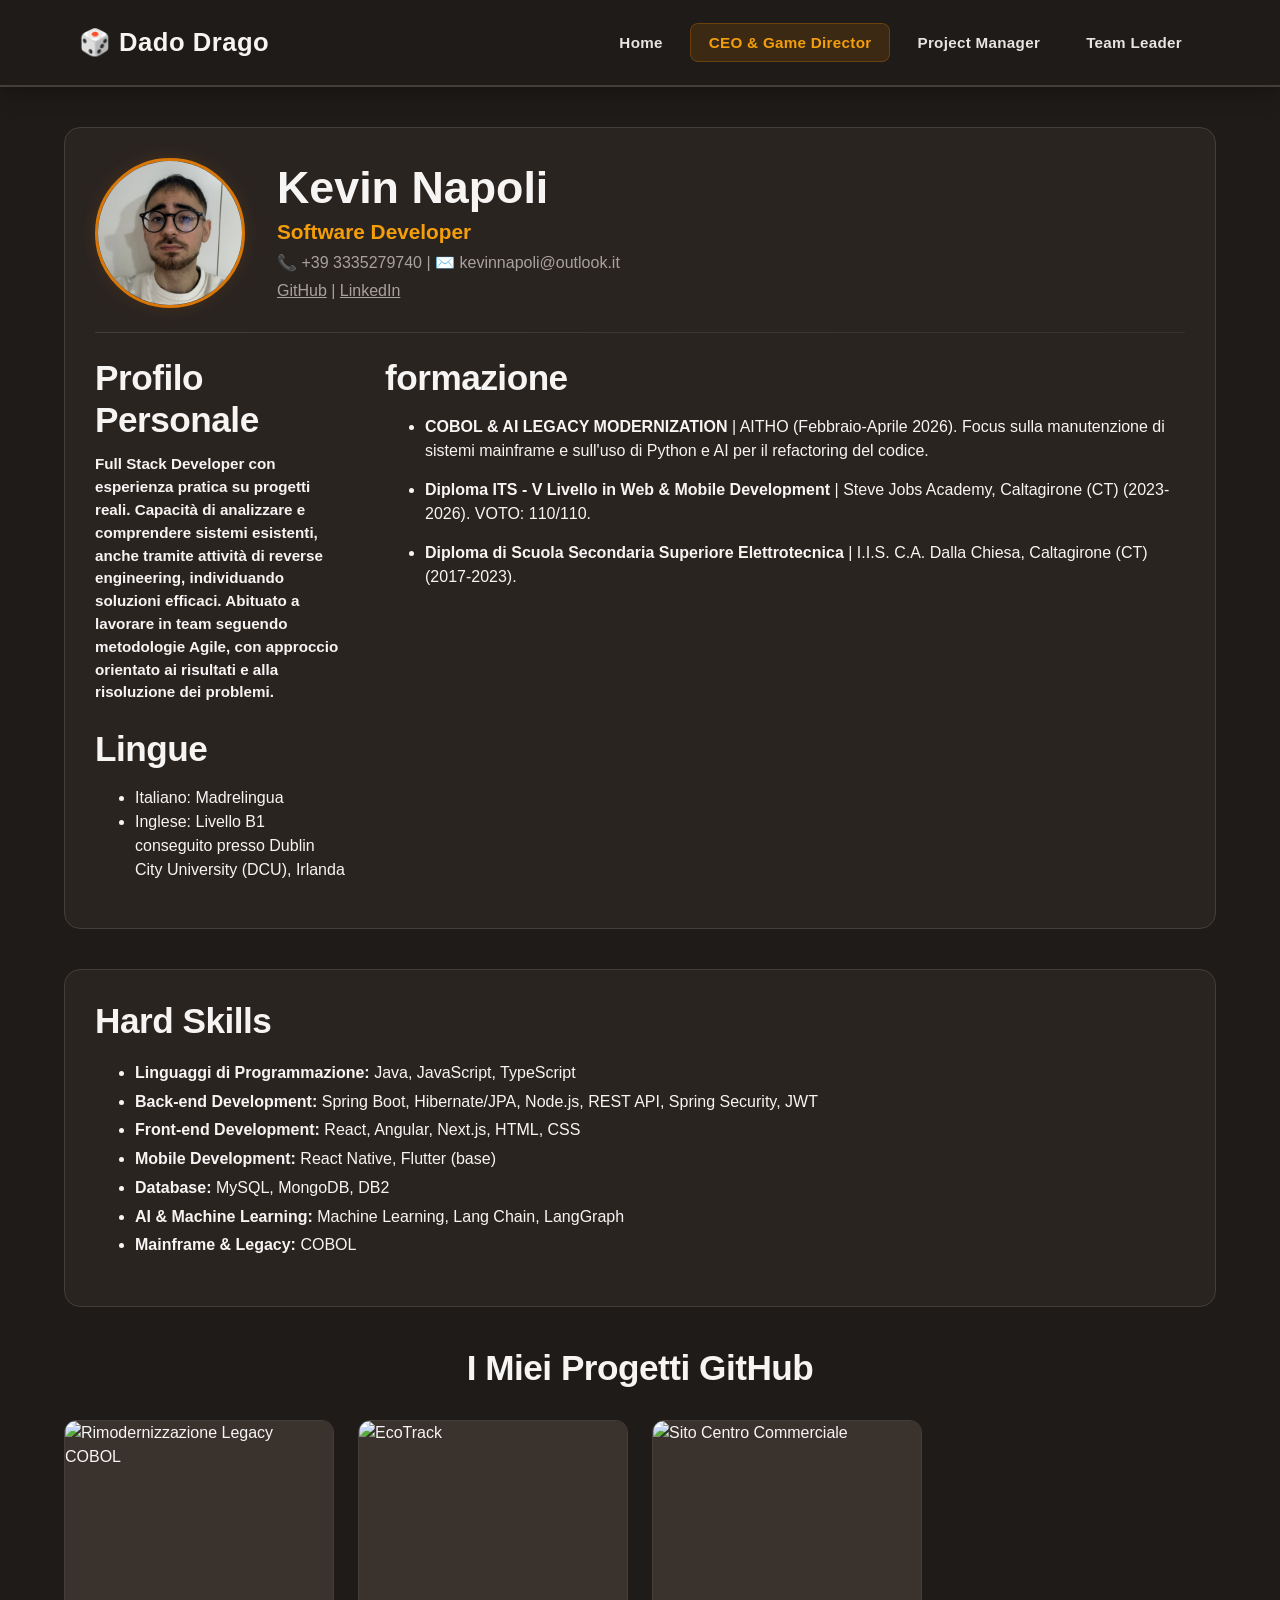
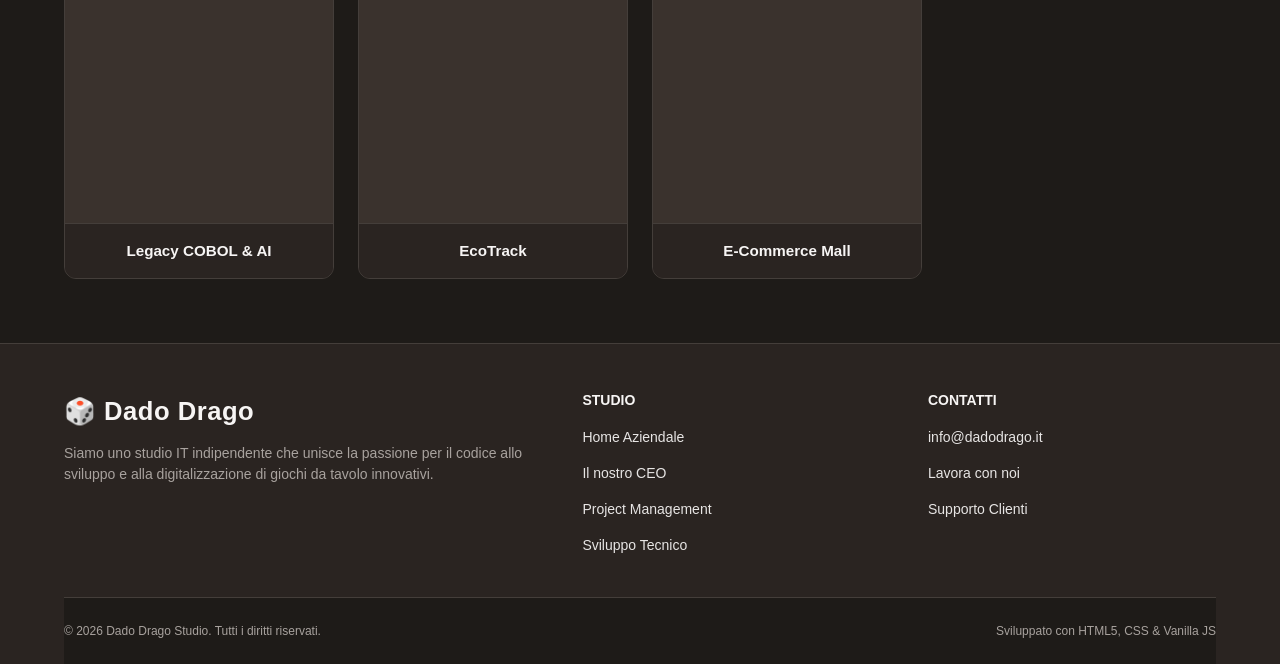
==== commit bc4b6384: "fix path" ====
--- a/pagina1.html
+++ b/pagina1.html
@@ -51,8 +51,8 @@
     <div class="profile-body">
       <div class="profile-body-left">
         <h2 class="section-title">Profilo Personale</h2>
-        <p>Full Stack Developer con esperienza pratica su progetti reali maturata durante tirocinio formativo. Capacità
-          di analizzare e comprendere sistemi esistenti, anche tramite attività di reverse engineering, individuando
+        <p>Full Stack Developer con esperienza pratica su progetti reali.
+          Capacità di analizzare e comprendere sistemi esistenti, anche tramite attività di reverse engineering, individuando
           soluzioni efficaci. Abituato a lavorare in team seguendo metodologie Agile, con approccio orientato ai
           risultati e alla risoluzione dei problemi.</p>
         <br>
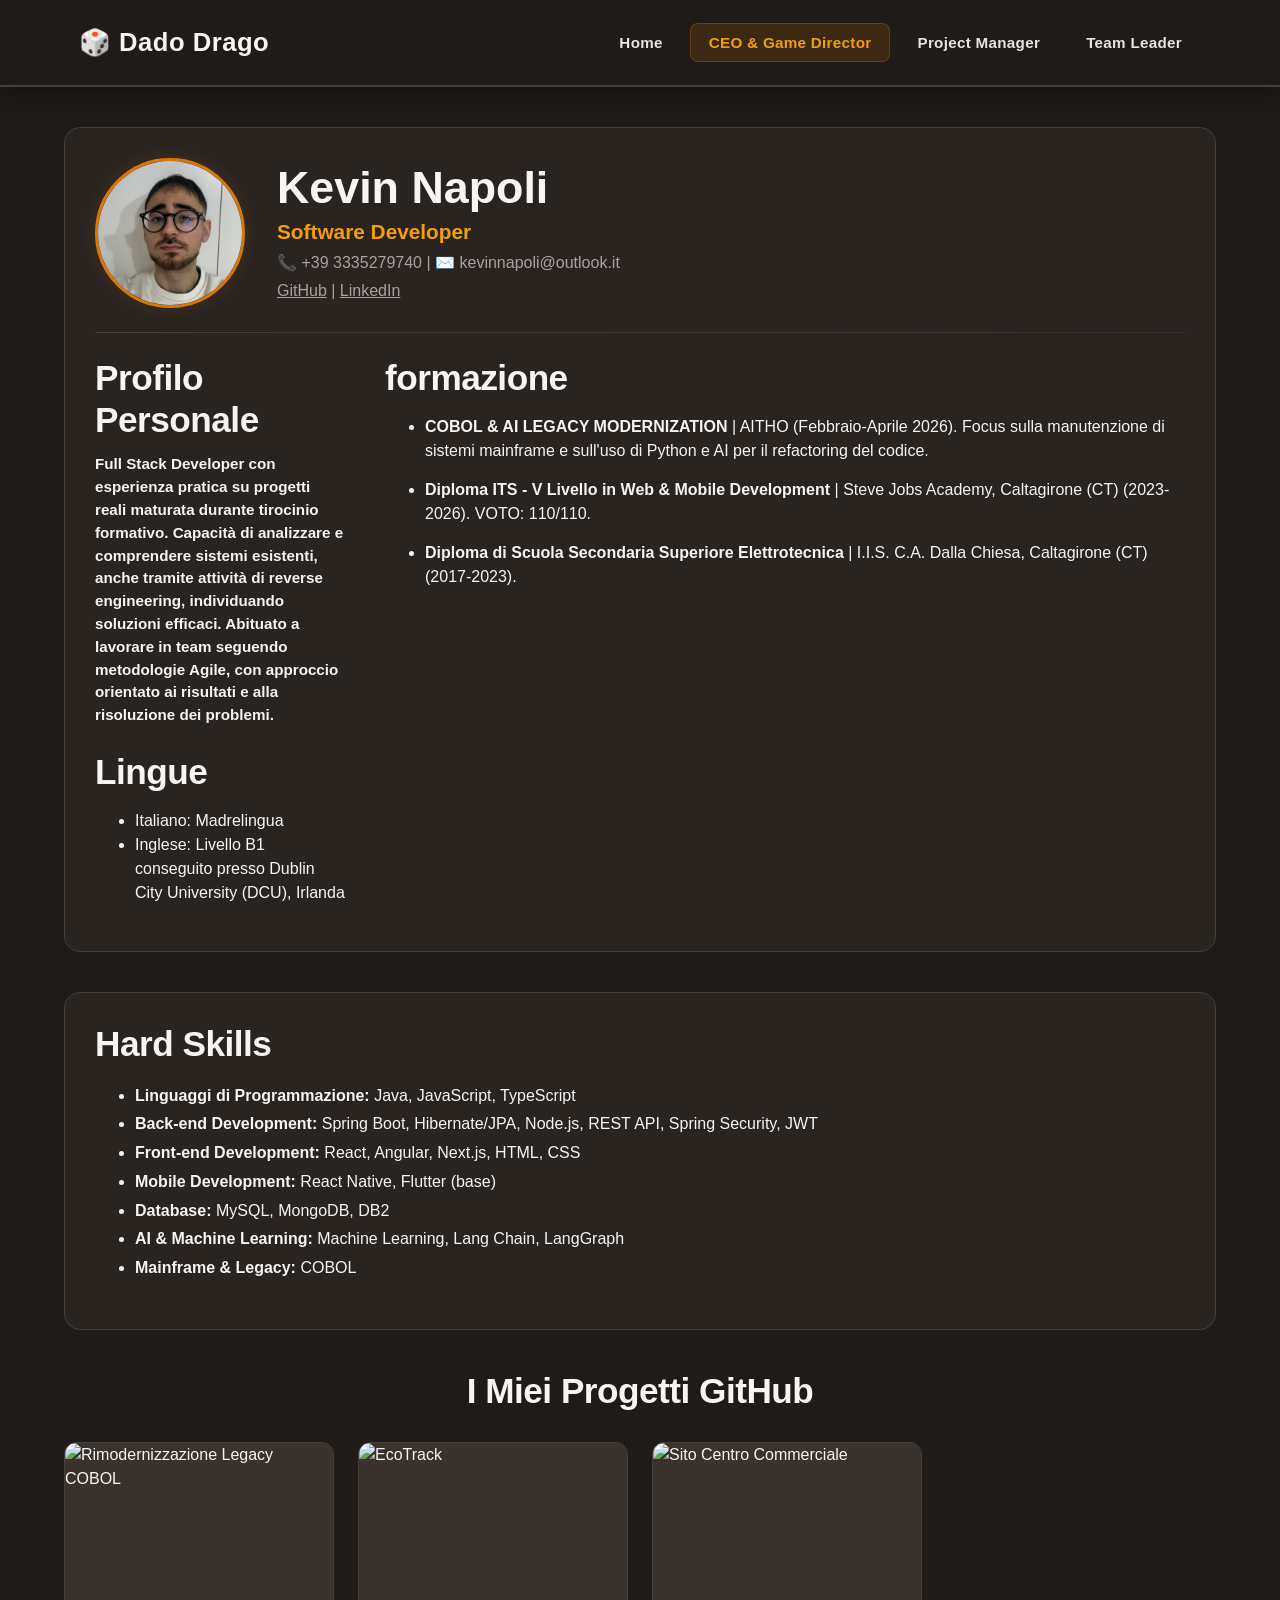
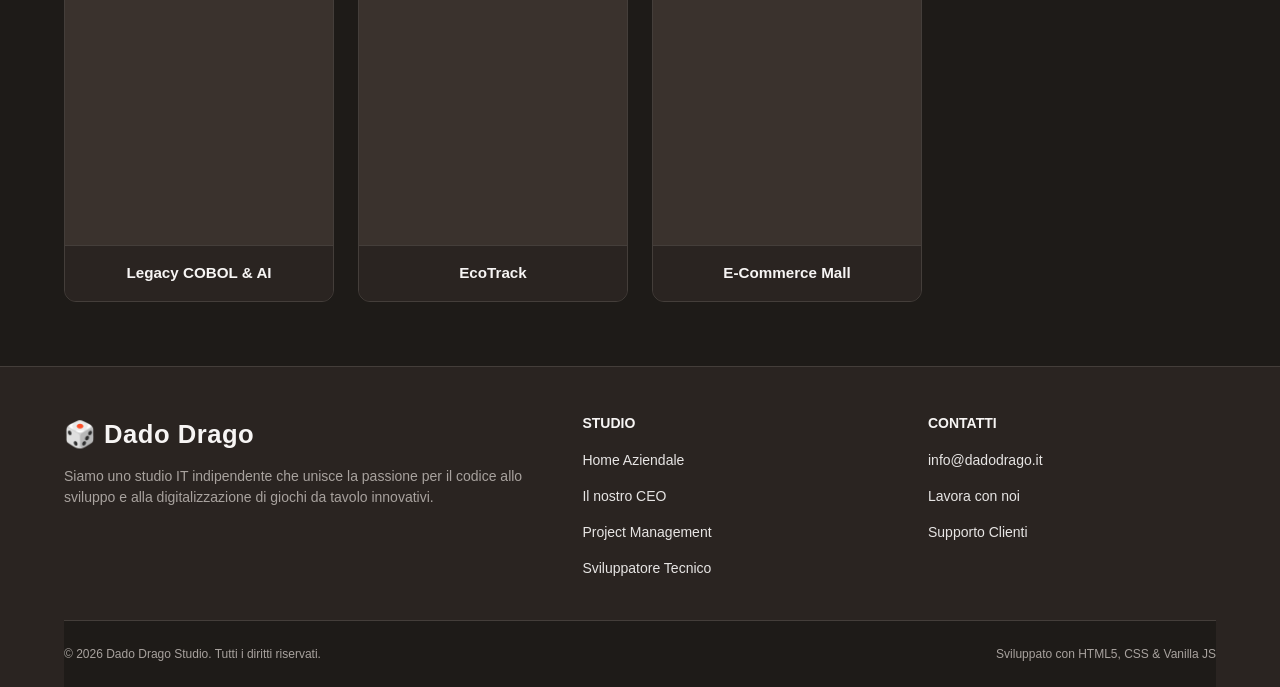
==== commit 76b25443: "modifiche style3" ====
--- a/pagina1.html
+++ b/pagina1.html
@@ -51,8 +51,8 @@
     <div class="profile-body">
       <div class="profile-body-left">
         <h2 class="section-title">Profilo Personale</h2>
-        <p>Full Stack Developer con esperienza pratica su progetti reali.
-          Capacità di analizzare e comprendere sistemi esistenti, anche tramite attività di reverse engineering, individuando
+        <p>Full Stack Developer con esperienza pratica su progetti reali maturata durante tirocinio formativo. Capacità
+          di analizzare e comprendere sistemi esistenti, anche tramite attività di reverse engineering, individuando
           soluzioni efficaci. Abituato a lavorare in team seguendo metodologie Agile, con approccio orientato ai
           risultati e alla risoluzione dei problemi.</p>
         <br>
@@ -154,7 +154,7 @@
             <li><a href="index.html">Home Aziendale</a></li>
             <li><a href="pagina1.html">Il nostro CEO</a></li>
             <li><a href="pagina2.html">Project Management</a></li>
-            <li><a href="pagina3.html">Sviluppo Tecnico</a></li>
+            <li><a href="pagina3.html">Sviluppatore Tecnico</a></li>
           </ul>
         </nav>
 
--- a/css/tema.css
+++ b/css/tema.css
@@ -142,7 +142,7 @@
 }
 
 a:hover {
-    color: var(--color-primary-hover);
+    color: var(--color-text);
 }
 
 
@@ -211,6 +211,7 @@
     display: flex;
     align-items: center;
     gap: 10px; 
+    cursor: pointer;
 }
 
 .logo:hover {
@@ -277,6 +278,7 @@
     text-transform: uppercase;
     margin-bottom: 16px;
     color: var(--color-text);
+
 }
 
 .footer-nav ul {
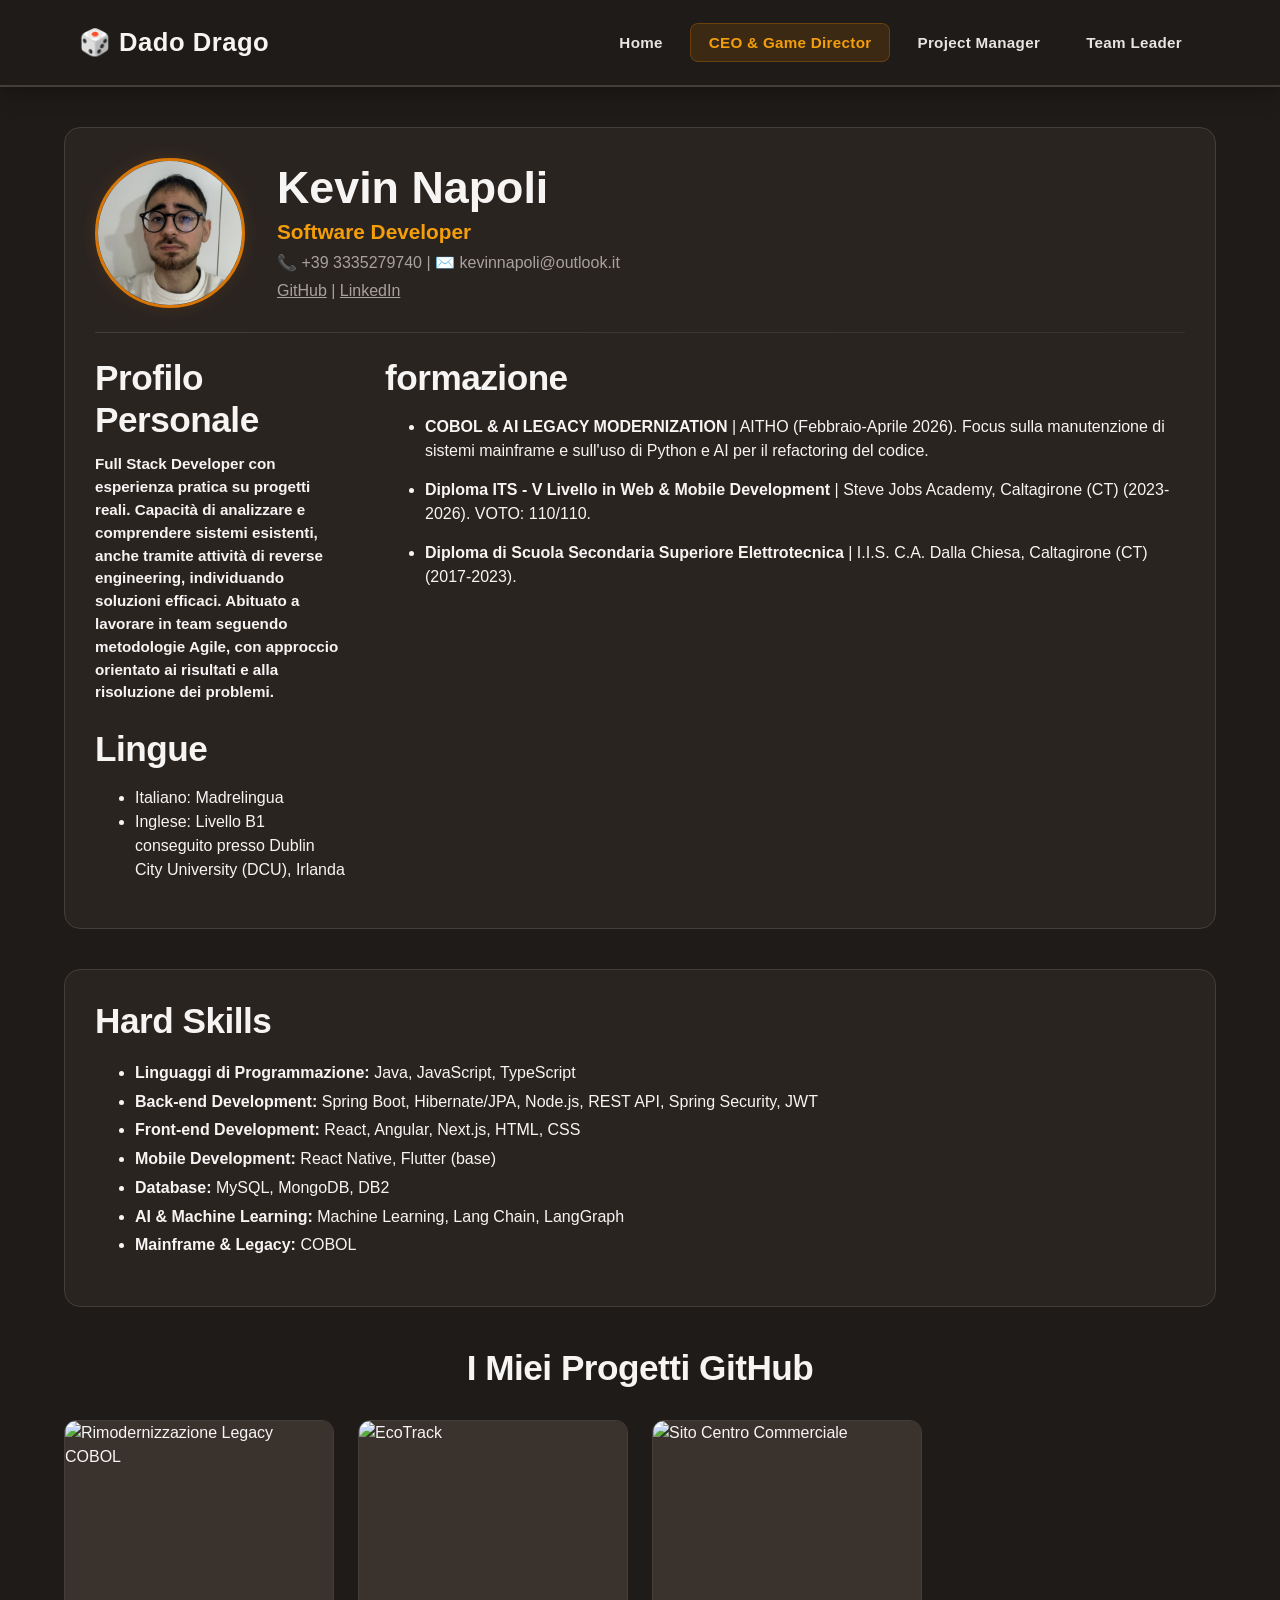
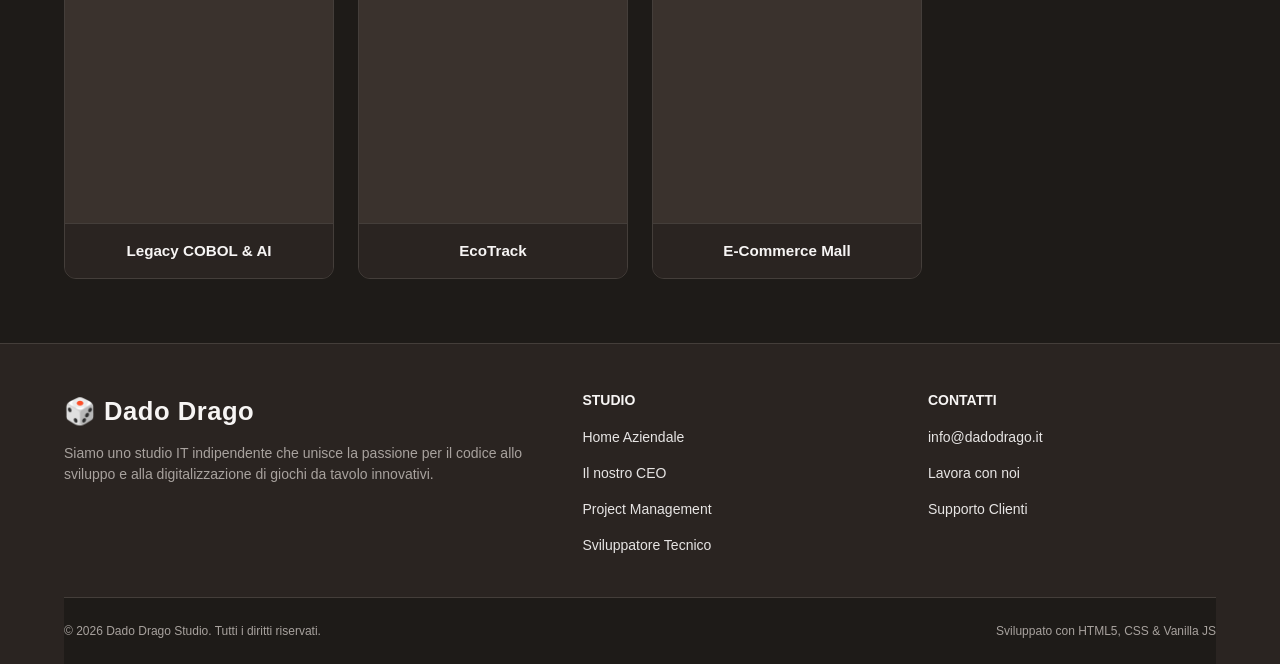
==== commit c4ea41dc: "Merge branch 'main' of https://github.com/alessandrodipalma00/Test-Azienda-IT" ====
--- a/pagina1.html
+++ b/pagina1.html
@@ -51,8 +51,8 @@
     <div class="profile-body">
       <div class="profile-body-left">
         <h2 class="section-title">Profilo Personale</h2>
-        <p>Full Stack Developer con esperienza pratica su progetti reali maturata durante tirocinio formativo. Capacità
-          di analizzare e comprendere sistemi esistenti, anche tramite attività di reverse engineering, individuando
+        <p>Full Stack Developer con esperienza pratica su progetti reali.
+          Capacità di analizzare e comprendere sistemi esistenti, anche tramite attività di reverse engineering, individuando
           soluzioni efficaci. Abituato a lavorare in team seguendo metodologie Agile, con approccio orientato ai
           risultati e alla risoluzione dei problemi.</p>
         <br>
